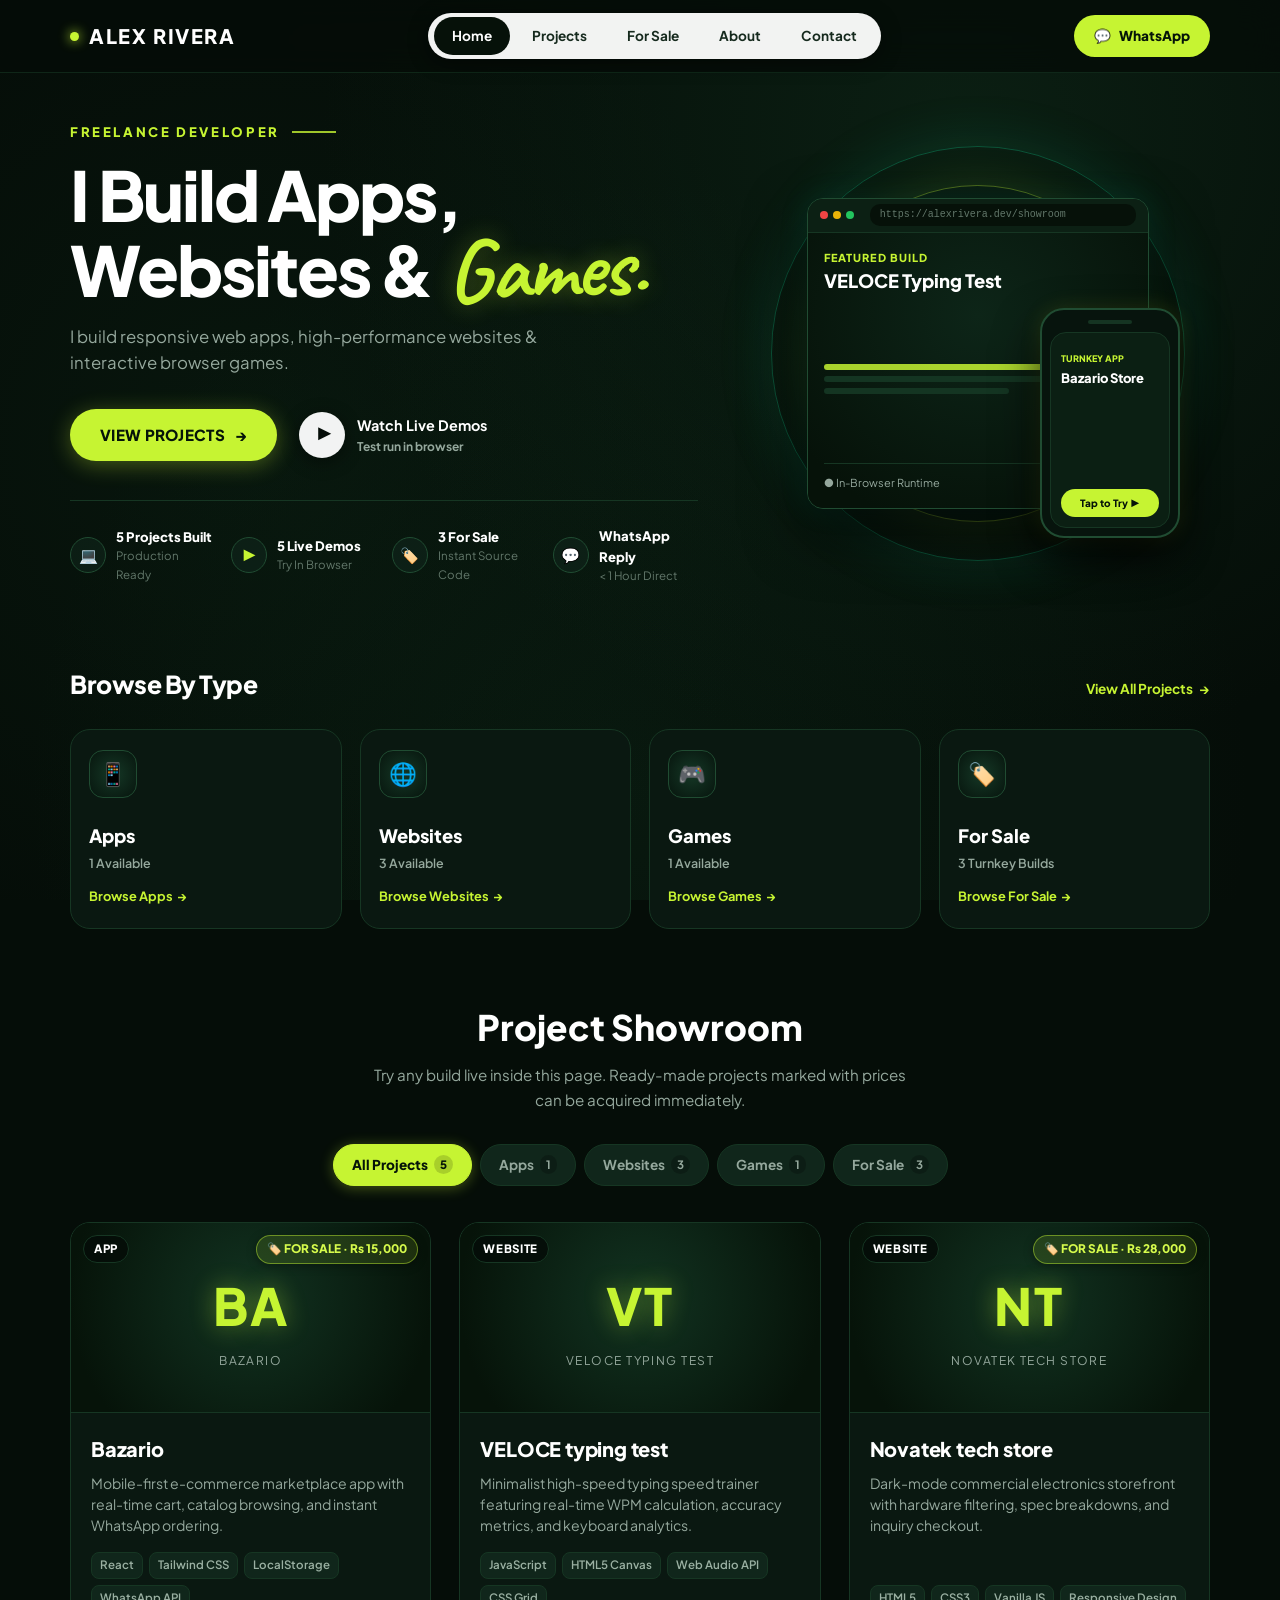
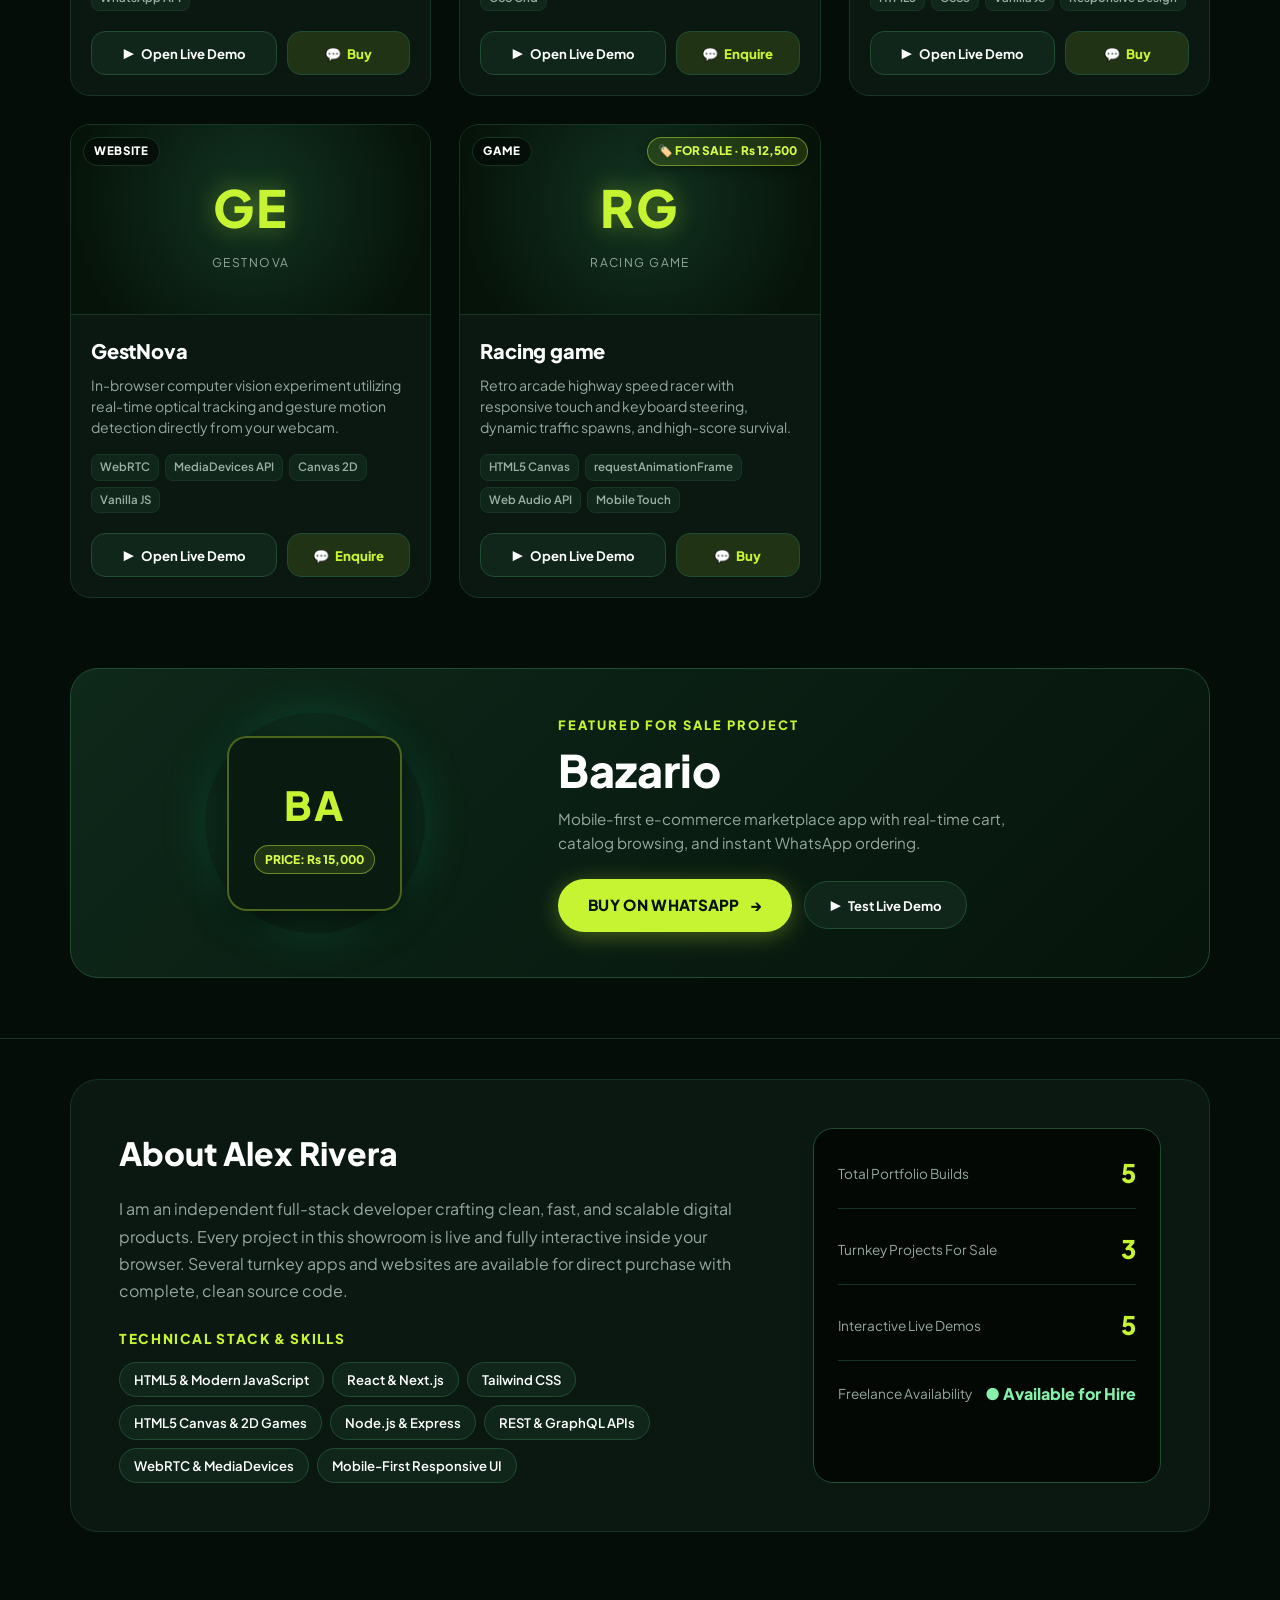
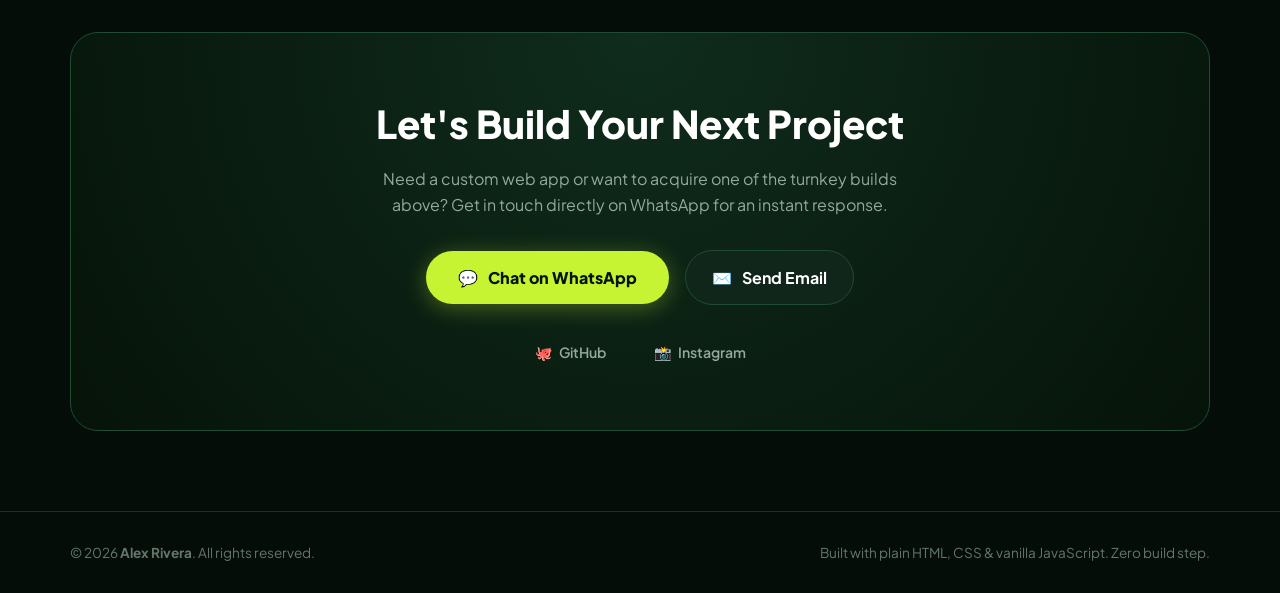
==== index.html @ 06e53528 "feat: initialize project structure - Add React/Vite configuration with Tailwind CSS - Set up project" ====
<!DOCTYPE html>
<html lang="en">
<head>
  <meta charset="UTF-8" />
  <meta name="viewport" content="width=device-width, initial-scale=1.0" />
  <title>Alex Rivera - Freelance Developer Portfolio &amp; Project Showroom</title>
  <meta name="description" content="Portfolio and interactive project showroom for freelance developer Alex Rivera. Test live web apps, websites, and games inside the browser or buy turnkey code on WhatsApp." />
  
  <!-- Open Graph / Social Sharing Meta -->
  <meta property="og:title" content="Alex Rivera - Developer Portfolio &amp; Project Showroom" />
  <meta property="og:description" content="Try live interactive web apps and games directly in your browser. Available for hire and turnkey code purchases." />
  <meta property="og:type" content="website" />
  <meta name="twitter:card" content="summary_large_image" />

  <!-- Google Fonts: Plus Jakarta Sans (Clean Modern Sans) & Caveat (Handwritten Script Accent) -->
  <link rel="preconnect" href="https://fonts.googleapis.com" />
  <link rel="preconnect" href="https://fonts.gstatic.com" crossorigin />
  <link href="https://fonts.googleapis.com/css2?family=Caveat:wght@600;700&family=Plus+Jakarta+Sans:wght@400;500;600;700;800&display=swap" rel="stylesheet" />

  <!-- Vanilla CSS Stylesheet (Compatible with Acode & GitHub Pages) -->
  <link rel="stylesheet" href="./style.css" />
</head>
<body>

  <!-- Sticky Header with Floating White Pill Navigation -->
  <header class="header" id="header">
    <div class="container header-inner">
      <!-- Owner Brand from CONFIG -->
      <a href="#hero" class="brand" aria-label="Home">
        <span class="brand-dot"></span>
        <span class="bind-brand-name">Alex Rivera</span>
      </a>

      <!-- Floating White Pill Navigation (Desktop) -->
      <nav class="floating-nav" aria-label="Main Navigation">
        <a href="#hero" class="nav-item active">Home</a>
        <a href="#projects" class="nav-item">Projects</a>
        <a href="#projects" class="nav-item" onclick="ShowroomApp.setFilter('forsale')">For Sale</a>
        <a href="#about" class="nav-item">About</a>
        <a href="#contact" class="nav-item">Contact</a>
      </nav>

      <!-- Right Header Actions -->
      <div class="header-actions">
        <a href="#" id="headerWaBtn" class="btn-header-wa" target="_blank" rel="noopener noreferrer" aria-label="Chat on WhatsApp">
          <span>💬</span>
          <span>WhatsApp</span>
        </a>
        <button class="btn-mobile-menu" id="btnMobileMenu" aria-label="Toggle navigation menu">
          ☰
        </button>
      </div>
    </div>

    <!-- Mobile Dropdown Navigation Drawer -->
    <div class="mobile-nav-drawer" id="mobileNavDrawer">
      <a href="#hero" class="mobile-nav-item active">Home</a>
      <a href="#types" class="mobile-nav-item">Browse Types</a>
      <a href="#projects" class="mobile-nav-item">All Projects</a>
      <a href="#projects" class="mobile-nav-item" onclick="ShowroomApp.setFilter('forsale')">For Sale</a>
      <a href="#about" class="mobile-nav-item">About</a>
      <a href="#contact" class="mobile-nav-item">Contact</a>
    </div>
  </header>

  <!-- Main Content -->
  <main>

    <!-- Hero Section (Dark Forest Green with Cursive Accent & Glowing Concentric Rings) -->
    <section class="hero-section" id="hero">
      <div class="container">
        <div class="hero-grid">
          
          <!-- Left Hero Column -->
          <div class="hero-content">
            <div class="hero-overline">FREELANCE DEVELOPER</div>
            
            <h1 class="hero-title">
              I Build Apps, Websites &amp; <span class="script-accent">Games.</span>
            </h1>

            <p class="hero-subtitle bind-tagline">
              Explore live, production-ready web applications, tools &amp; browser games you can run directly inside this page.
            </p>

            <!-- Hero Action Buttons -->
            <div class="hero-cta-row">
              <a href="#projects" class="btn-primary-pill">
                <span>VIEW PROJECTS</span>
                <span>→</span>
              </a>

              <div class="btn-play-trigger" id="heroPlayTrigger" role="button" tabindex="0" title="Watch live interactive demo">
                <div class="play-circle">▶</div>
                <div class="play-text">
                  <span class="play-text-title">Watch Live Demos</span>
                  <span class="play-text-sub">Test run in browser</span>
                </div>
              </div>
            </div>

            <!-- Row of 4 Trust Items (Computed from Data) -->
            <div class="trust-badges-row">
              <div class="trust-item">
                <div class="trust-icon-box">💻</div>
                <div class="trust-text">
                  <span class="trust-title" id="trustCountProjects">5 Projects Built</span>
                  <span class="trust-sub">Production Ready</span>
                </div>
              </div>

              <div class="trust-item">
                <div class="trust-icon-box">▶</div>
                <div class="trust-text">
                  <span class="trust-title" id="trustCountLive">5 Live Demos</span>
                  <span class="trust-sub">Try In Browser</span>
                </div>
              </div>

              <div class="trust-item">
                <div class="trust-icon-box">🏷️</div>
                <div class="trust-text">
                  <span class="trust-title" id="trustCountSale">3 For Sale</span>
                  <span class="trust-sub">Instant Source Code</span>
                </div>
              </div>

              <div class="trust-item">
                <div class="trust-icon-box">💬</div>
                <div class="trust-text">
                  <span class="trust-title">WhatsApp Reply</span>
                  <span class="trust-sub">&lt; 1 Hour Direct</span>
                </div>
              </div>
            </div>

          </div>

          <!-- Right Hero Visual Showcase (Browser & Mobile Device Frame Mockup over Halo Ring) -->
          <div class="hero-visual">
            <div class="visual-rings-container">
              <div class="halo-ring halo-ring-1"></div>
              <div class="halo-ring halo-ring-2"></div>
              <div class="halo-ring halo-ring-3"></div>

              <div class="device-stage">
                <!-- Browser Window Mockup -->
                <div class="browser-window" id="browserMockupTrigger" title="Click to launch live preview">
                  <div class="browser-header">
                    <div class="browser-dots">
                      <span class="dot dot-red"></span>
                      <span class="dot dot-yellow"></span>
                      <span class="dot dot-green"></span>
                    </div>
                    <div class="browser-address">https://alexrivera.dev/showroom</div>
                  </div>
                  <div class="browser-content">
                    <div>
                      <div class="mockup-featured-tag">FEATURED BUILD</div>
                      <div class="mockup-title">VELOCE Typing Test</div>
                    </div>
                    <div class="mockup-code-lines">
                      <div class="code-bar" style="width: 75%; background: #c6f432; opacity: 0.85;"></div>
                      <div class="code-bar" style="width: 90%;"></div>
                      <div class="code-bar" style="width: 60%;"></div>
                    </div>
                    <div class="mockup-status-row">
                      <span>● In-Browser Runtime</span>
                      <span style="color: var(--accent-lime); font-weight: bold;">TEST LIVE ↗</span>
                    </div>
                  </div>
                </div>

                <!-- Overlapping Phone Mockup -->
                <div class="phone-mockup" id="phoneMockupTrigger" title="Click to test Bazario app">
                  <div class="phone-notch"></div>
                  <div class="phone-screen">
                    <div>
                      <span class="phone-badge">TURNKEY APP</span>
                      <div class="phone-app-name">Bazario Store</div>
                    </div>
                    <span class="phone-btn-tap">Tap to Try ▶</span>
                  </div>
                </div>

              </div>
            </div>
          </div>

        </div>
      </div>
    </section>

    <!-- "Browse By Type" Section (4 Cards: Apps, Websites, Games, For Sale) -->
    <section class="section-browse-type" id="types">
      <div class="container">
        
        <div class="section-head-split">
          <h2 class="section-title">Browse By Type</h2>
          <a href="#projects" class="section-link">View All Projects <span>→</span></a>
        </div>

        <div class="type-cards-grid">
          
          <!-- Card 1: Apps -->
          <div class="type-card" data-filter="app">
            <div class="type-card-icon-box">📱</div>
            <div class="type-card-info">
              <h3>Apps</h3>
              <div class="type-card-count" id="typeCountApps">1 Available</div>
              <div class="type-card-link">Browse Apps <span>→</span></div>
            </div>
          </div>

          <!-- Card 2: Websites -->
          <div class="type-card" data-filter="website">
            <div class="type-card-icon-box">🌐</div>
            <div class="type-card-info">
              <h3>Websites</h3>
              <div class="type-card-count" id="typeCountWebsites">3 Available</div>
              <div class="type-card-link">Browse Websites <span>→</span></div>
            </div>
          </div>

          <!-- Card 3: Games -->
          <div class="type-card" data-filter="game">
            <div class="type-card-icon-box">🎮</div>
            <div class="type-card-info">
              <h3>Games</h3>
              <div class="type-card-count" id="typeCountGames">1 Available</div>
              <div class="type-card-link">Browse Games <span>→</span></div>
            </div>
          </div>

          <!-- Card 4: For Sale -->
          <div class="type-card" data-filter="forsale">
            <div class="type-card-icon-box">🏷️</div>
            <div class="type-card-info">
              <h3>For Sale</h3>
              <div class="type-card-count" id="typeCountSale">3 Turnkey Builds</div>
              <div class="type-card-link">Browse For Sale <span>→</span></div>
            </div>
          </div>

        </div>

      </div>
    </section>

    <!-- Projects Showroom Section (Filter Chips + Responsive Grid) -->
    <section class="section-projects" id="projects">
      <div class="container">
        
        <div class="projects-header-wrap">
          <h2>Project Showroom</h2>
          <p>Try any build live inside this page. Ready-made projects marked with prices can be acquired immediately.</p>
        </div>

        <!-- Filter Chips Bar (Segmented Controls) -->
        <div class="filter-bar" id="filterChipsWrap" role="tablist" aria-label="Project Categories">
          <!-- Populated by script.js -->
        </div>

        <!-- Responsive Projects Grid: 1 col on mobile, 2 col on tablet, 3 col on desktop -->
        <div class="projects-grid" id="projectsGrid">
          <!-- Dynamically rendered by script.js -->
        </div>

      </div>
    </section>

    <!-- Bottom Wide Featured Banner: "Featured For Sale Project" -->
    <section class="section-featured-banner">
      <div class="container">
        <div class="featured-sale-banner">
          <div class="featured-banner-grid">
            
            <div class="featured-visual-box">
              <div class="featured-ring">
                <div class="featured-preview-card">
                  <div class="featured-preview-initials" id="saleBannerInitials">BZ</div>
                  <div class="featured-preview-badge" id="saleBannerPrice">PRICE: Rs 15,000</div>
                </div>
              </div>
            </div>

            <div class="featured-content">
              <div class="banner-badge">FEATURED FOR SALE PROJECT</div>
              <h2 class="banner-title" id="saleBannerTitle">
                Bazario Marketplace
              </h2>
              <p class="banner-desc" id="saleBannerDesc">
                Complete mobile-first e-commerce app with cart management, catalog browsing, and instant WhatsApp ordering. Turnkey source code ready for immediate handover.
              </p>
              
              <div class="banner-cta-group">
                <a href="#" class="btn-primary-pill" id="saleBannerBuyBtn" target="_blank" rel="noopener noreferrer">
                  <span>BUY ON WHATSAPP</span>
                  <span>→</span>
                </a>
                <button class="btn-card-demo" id="saleBannerDemoBtn" style="min-height: 48px; border-radius: var(--radius-full); padding: 14px 24px;">
                  <span>▶</span> Test Live Demo
                </button>
              </div>
            </div>

          </div>
        </div>
      </div>
    </section>

    <!-- About Section -->
    <section class="section-about" id="about">
      <div class="container">
        <div class="about-card">
          <div class="about-grid">
            
            <div class="about-left">
              <h2>About <span class="bind-brand-name">Alex Rivera</span></h2>
              <p class="about-text" id="aboutText">
                Loading developer biography...
              </p>

              <div class="skills-heading">Technical Stack &amp; Skills</div>
              <div class="skills-tags-wrap" id="skillsList">
                <!-- Dynamically populated from CONFIG.skills -->
              </div>
            </div>

            <div class="about-stats-box">
              <div class="stat-row">
                <span class="stat-label">Total Portfolio Builds</span>
                <span class="stat-number bind-total-projects">5</span>
              </div>
              <div class="stat-row">
                <span class="stat-label">Turnkey Projects For Sale</span>
                <span class="stat-number" id="forSaleCount">3</span>
              </div>
              <div class="stat-row">
                <span class="stat-label">Interactive Live Demos</span>
                <span class="stat-number" id="liveDemosCount">5</span>
              </div>
              <div class="stat-row">
                <span class="stat-label">Freelance Availability</span>
                <span class="stat-number" style="font-size: 1rem; color: #86efac;">● Available for Hire</span>
              </div>
            </div>

          </div>
        </div>
      </div>
    </section>

    <!-- Contact Section -->
    <section class="section-contact" id="contact">
      <div class="container">
        <div class="contact-box">
          <h2>Let's Build Your Next Project</h2>
          <p>
            Need a custom web app or want to acquire one of the turnkey builds above? Get in touch directly on WhatsApp for an instant response.
          </p>

          <div class="contact-btn-group">
            <a href="#" id="contactWaBtn" class="btn-contact-wa" target="_blank" rel="noopener noreferrer">
              <span>💬</span>
              <span>Chat on WhatsApp</span>
            </a>
            <a href="#" id="contactEmailBtn" class="btn-contact-email">
              <span>✉️</span>
              <span>Send Email</span>
            </a>
          </div>

          <div class="social-links">
            <a href="#" id="githubLink" class="social-link" target="_blank" rel="noopener noreferrer">
              <span>🐙</span> GitHub
            </a>
            <a href="#" id="instaLink" class="social-link" target="_blank" rel="noopener noreferrer">
              <span>📸</span> Instagram
            </a>
          </div>
        </div>
      </div>
    </section>

  </main>

  <!-- Footer -->
  <footer class="footer">
    <div class="container footer-content">
      <div>
        &copy; <span id="currentYear">2026</span> <strong class="bind-brand-name">Alex Rivera</strong>. All rights reserved.
      </div>
      <div>
        Built with plain HTML, CSS &amp; vanilla JavaScript. Zero build step.
      </div>
    </div>
  </footer>

  <!-- ==========================================================================
       Live Demo Full-Screen Modal (Core Feature)
       ========================================================================== -->
  <div class="modal-overlay" id="demoModal" role="dialog" aria-modal="true" aria-labelledby="modalTitle">
    
    <!-- Modal Top Bar -->
    <div class="modal-top-bar">
      <div class="modal-title-wrap">
        <span class="type-tag modal-type-badge" id="modalTypeTag">APP</span>
        <h3 class="modal-title" id="modalTitle">Project Title</h3>
      </div>

      <div class="modal-actions">
        <!-- Open in New Tab -->
        <a href="#" id="modalNewTabBtn" class="btn-modal-action" target="_blank" rel="noopener noreferrer" title="Open preview in a new tab">
          <span>↗</span>
          <span class="hide-on-mobile">New Tab</span>
        </a>

        <!-- Download APK (Shown only if project.apkUrl exists) -->
        <a href="#" id="modalApkBtn" class="btn-modal-action" download style="display:none;" title="Download Android APK package">
          <span>⬇</span>
          <span>APK</span>
        </a>

        <!-- WhatsApp Buy / Enquire -->
        <a href="#" id="modalBuyBtn" class="btn-modal-action btn-modal-buy" target="_blank" rel="noopener noreferrer">
          <span>💬</span>
          <span>Buy Project</span>
        </a>

        <!-- Close Button (X) -->
        <button class="btn-modal-close" id="modalCloseBtn" aria-label="Close modal">
          ✕
        </button>
      </div>
    </div>

    <!-- Modal Body -->
    <div class="modal-body">
      
      <!-- Loading Spinner -->
      <div class="modal-spinner-wrap" id="modalSpinner">
        <div class="spinner"></div>
        <div class="spinner-text">Loading live interactive preview...</div>
      </div>

      <!-- Fallback Error Message (Shown if iframe fails or exceeds 8 seconds) -->
      <div class="modal-error-box" id="modalErrorBox">
        <div class="error-icon">⚠️</div>
        <h4>This site cannot be previewed here</h4>
        <p>This project uses external security policies (X-Frame-Options) that prevent embedded iframe viewing on this device.</p>
        <a href="#" id="modalErrorNewTabBtn" target="_blank" rel="noopener noreferrer" class="btn-primary-pill" style="font-size:0.85rem; padding:10px 22px;">
          <span>Open In New Tab ↗</span>
        </a>
      </div>

      <!-- Iframe / Video Container -->
      <div id="modalFrameContainer" style="width:100%; height:100%;"></div>

    </div>

  </div>

  <!-- Vanilla Scripts: Only projects.js and script.js -->
  <script src="./projects.js"></script>
  <script src="./script.js"></script>
</body>
</html>
---- style.css ----
/* ==========================================================================
   Personal Portfolio & Project Showroom Stylesheet
   Style Reference: Dark Forest Green / Obsidian (#050d08), Neon Lime (#c6f432),
   Crisp Sans Typography with Handwritten Cursive Script Accent (Caveat).
   ========================================================================== */

:root {
  --bg-dark: #050d08;
  --bg-deep: #030805;
  --bg-card: #0a1811;
  --bg-card-hover: #0f241a;
  --bg-surface: #10261b;
  
  --border-subtle: #163623;
  --border-light: #204c32;
  --border-glow: rgba(198, 244, 50, 0.35);

  --accent-lime: #c6f432;
  --accent-lime-hover: #b5e424;
  --accent-lime-text: #051408;
  --accent-emerald: #10b981;
  --accent-emerald-glow: rgba(16, 185, 129, 0.25);
  
  --text-primary: #ffffff;
  --text-muted: #95a89d;
  --text-dim: #62776a;
  
  --for-sale-bg: rgba(198, 244, 50, 0.12);
  --for-sale-border: rgba(198, 244, 50, 0.45);
  --for-sale-text: #d6fb4c;

  --radius-sm: 8px;
  --radius-md: 14px;
  --radius-lg: 20px;
  --radius-xl: 28px;
  --radius-full: 9999px;

  --transition-fast: 0.18s ease;
  --transition-normal: 0.28s cubic-bezier(0.16, 1, 0.3, 1);
}

/* Reset & Box Sizing */
*, *::before, *::after {
  margin: 0;
  padding: 0;
  box-sizing: border-box;
}

html {
  scroll-behavior: smooth;
  font-size: 16px;
  -webkit-text-size-adjust: 100%;
}

body {
  font-family: 'Plus Jakarta Sans', -apple-system, BlinkMacSystemFont, "Segoe UI", Roboto, sans-serif;
  background-color: var(--bg-dark);
  color: var(--text-primary);
  line-height: 1.6;
  min-height: 100vh;
  overflow-x: hidden;
  position: relative;
  background-image: 
    radial-gradient(circle at 75% 15%, rgba(20, 60, 36, 0.38) 0%, rgba(5, 13, 8, 0) 52%),
    radial-gradient(circle at 20% 50%, rgba(16, 48, 28, 0.26) 0%, rgba(5, 13, 8, 0) 48%),
    radial-gradient(circle at 50% 88%, rgba(20, 64, 38, 0.22) 0%, rgba(3, 8, 5, 0) 60%);
  background-attachment: fixed;
}

/* Typography Helpers */
.script-accent {
  font-family: 'Caveat', cursive;
  color: var(--accent-lime);
  font-size: 1.28em;
  font-weight: 700;
  line-height: 0.85;
  display: inline-block;
  transform: rotate(-2deg);
  margin-left: 4px;
  text-shadow: 0 0 25px rgba(198, 244, 50, 0.32);
}

a {
  color: inherit;
  text-decoration: none;
}

button {
  font-family: inherit;
  cursor: pointer;
  border: none;
  background: none;
}

/* Container */
.container {
  width: 100%;
  max-width: 1180px;
  margin-left: auto;
  margin-right: auto;
  padding-left: 20px;
  padding-right: 20px;
}

/* ==========================================================================
   Header & Floating Navigation
   ========================================================================== */
.header {
  position: sticky;
  top: 0;
  z-index: 100;
  backdrop-filter: blur(16px);
  -webkit-backdrop-filter: blur(16px);
  background: rgba(5, 13, 8, 0.82);
  border-bottom: 1px solid rgba(22, 54, 35, 0.65);
}

.header-inner {
  display: flex;
  align-items: center;
  justify-content: space-between;
  height: 72px;
  gap: 16px;
}

.brand {
  display: flex;
  align-items: center;
  gap: 10px;
  font-weight: 800;
  font-size: 1.25rem;
  letter-spacing: 0.08em;
  text-transform: uppercase;
  color: #ffffff;
  white-space: nowrap;
}

.brand-dot {
  width: 9px;
  height: 9px;
  background: var(--accent-lime);
  border-radius: 50%;
  box-shadow: 0 0 12px var(--accent-lime);
}

/* Center Floating White Pill Nav */
.floating-nav {
  display: none;
  background: rgba(255, 255, 255, 0.95);
  border-radius: var(--radius-full);
  padding: 4px 6px;
  box-shadow: 0 4px 20px rgba(0, 0, 0, 0.45);
}

@media (min-width: 860px) {
  .floating-nav {
    display: flex;
    align-items: center;
    gap: 4px;
  }
}

.nav-item {
  display: inline-flex;
  align-items: center;
  padding: 8px 18px;
  border-radius: var(--radius-full);
  font-size: 0.85rem;
  font-weight: 700;
  color: #162a1e;
  transition: var(--transition-fast);
  white-space: nowrap;
}

.nav-item:hover {
  color: #000000;
  background: rgba(0, 0, 0, 0.06);
}

.nav-item.active {
  background: #061109;
  color: #ffffff;
}

/* Header Right Actions */
.header-actions {
  display: flex;
  align-items: center;
  gap: 10px;
}

.btn-header-wa {
  display: inline-flex;
  align-items: center;
  gap: 8px;
  background: var(--accent-lime);
  color: var(--accent-lime-text);
  padding: 10px 20px;
  border-radius: var(--radius-full);
  font-weight: 800;
  font-size: 0.85rem;
  transition: var(--transition-fast);
  white-space: nowrap;
  min-height: 42px;
}

.btn-header-wa:hover {
  background: var(--accent-lime-hover);
  transform: translateY(-1px);
  box-shadow: 0 0 16px rgba(198, 244, 50, 0.45);
}

/* Mobile Hamburger Button */
.btn-mobile-menu {
  display: flex;
  align-items: center;
  justify-content: center;
  width: 44px;
  height: 44px;
  background: var(--bg-surface);
  border: 1px solid var(--border-subtle);
  border-radius: var(--radius-md);
  color: #ffffff;
  font-size: 1.25rem;
}

@media (min-width: 860px) {
  .btn-mobile-menu {
    display: none;
  }
}

/* Mobile Dropdown Nav */
.mobile-nav-drawer {
  display: none;
  background: #08160e;
  border-bottom: 1px solid var(--border-light);
  padding: 16px 20px;
  flex-direction: column;
  gap: 8px;
}

.mobile-nav-drawer.open {
  display: flex;
}

.mobile-nav-item {
  padding: 12px 16px;
  border-radius: var(--radius-md);
  color: var(--text-muted);
  font-weight: 700;
  font-size: 0.95rem;
  background: var(--bg-card);
  border: 1px solid var(--border-subtle);
}

.mobile-nav-item:hover, .mobile-nav-item.active {
  color: var(--accent-lime);
  border-color: var(--accent-lime);
}

/* ==========================================================================
   Hero Section (Matching Visual Architecture)
   ========================================================================== */
.hero-section {
  padding-top: 48px;
  padding-bottom: 56px;
  position: relative;
}

.hero-grid {
  display: grid;
  grid-template-columns: 1fr;
  gap: 40px;
  align-items: center;
}

@media (min-width: 960px) {
  .hero-grid {
    grid-template-columns: 1.15fr 0.85fr;
    gap: 48px;
  }
}

.hero-content {
  display: flex;
  flex-direction: column;
}

.hero-overline {
  display: flex;
  align-items: center;
  gap: 12px;
  font-size: 0.82rem;
  font-weight: 800;
  letter-spacing: 0.2em;
  text-transform: uppercase;
  color: var(--accent-lime);
  margin-bottom: 16px;
}

.hero-overline::after {
  content: "";
  display: inline-block;
  width: 44px;
  height: 2px;
  background: var(--accent-lime);
  opacity: 0.8;
}

.hero-title {
  font-size: 2.75rem;
  font-weight: 800;
  line-height: 1.06;
  letter-spacing: -0.03em;
  color: #ffffff;
  margin-bottom: 18px;
  text-wrap: balance;
}

@media (min-width: 640px) {
  .hero-title {
    font-size: 3.75rem;
  }
}

@media (min-width: 1024px) {
  .hero-title {
    font-size: 4.3rem;
  }
}

.hero-subtitle {
  font-size: 1.05rem;
  color: var(--text-muted);
  max-width: 480px;
  line-height: 1.55;
  margin-bottom: 30px;
}

/* Hero Action Buttons */
.hero-cta-row {
  display: flex;
  flex-wrap: wrap;
  align-items: center;
  gap: 16px;
  margin-bottom: 36px;
}

.btn-primary-pill {
  display: inline-flex;
  align-items: center;
  justify-content: center;
  gap: 10px;
  background: var(--accent-lime);
  color: var(--accent-lime-text);
  font-size: 0.95rem;
  font-weight: 800;
  letter-spacing: 0.02em;
  text-transform: uppercase;
  padding: 14px 30px;
  border-radius: var(--radius-full);
  transition: var(--transition-normal);
  min-height: 48px;
  box-shadow: 0 4px 22px rgba(198, 244, 50, 0.32);
}

.btn-primary-pill:hover {
  background: var(--accent-lime-hover);
  transform: translateY(-2px);
  box-shadow: 0 6px 30px rgba(198, 244, 50, 0.45);
}

.btn-play-trigger {
  display: inline-flex;
  align-items: center;
  gap: 12px;
  color: #ffffff;
  font-size: 0.9rem;
  font-weight: 700;
  cursor: pointer;
  padding: 6px;
  border-radius: var(--radius-full);
  transition: var(--transition-fast);
}

.btn-play-trigger:hover {
  color: var(--accent-lime);
}

.play-circle {
  width: 46px;
  height: 46px;
  background: rgba(255, 255, 255, 0.95);
  color: #050d08;
  border-radius: 50%;
  display: flex;
  align-items: center;
  justify-content: center;
  font-size: 1.05rem;
  padding-left: 3px;
  transition: var(--transition-fast);
  box-shadow: 0 4px 18px rgba(0, 0, 0, 0.45);
}

.btn-play-trigger:hover .play-circle {
  transform: scale(1.08);
  background: var(--accent-lime);
}

.play-text {
  display: flex;
  flex-direction: column;
}

.play-text-title {
  font-size: 0.9rem;
  font-weight: 700;
}

.play-text-sub {
  font-size: 0.75rem;
  color: var(--text-muted);
}

/* 4 Trust Items */
.trust-badges-row {
  display: grid;
  grid-template-columns: repeat(2, 1fr);
  gap: 14px;
  padding-top: 24px;
  border-top: 1px solid var(--border-subtle);
}

@media (min-width: 580px) {
  .trust-badges-row {
    grid-template-columns: repeat(4, 1fr);
    gap: 16px;
  }
}

.trust-item {
  display: flex;
  align-items: center;
  gap: 10px;
}

.trust-icon-box {
  width: 36px;
  height: 36px;
  border-radius: 50%;
  border: 1px solid var(--border-light);
  display: flex;
  align-items: center;
  justify-content: center;
  color: var(--accent-lime);
  font-size: 0.95rem;
  flex-shrink: 0;
  background: rgba(16, 38, 27, 0.6);
}

.trust-text {
  display: flex;
  flex-direction: column;
}

.trust-title {
  font-size: 0.82rem;
  font-weight: 800;
  color: #ffffff;
}

.trust-sub {
  font-size: 0.72rem;
  color: var(--text-dim);
}

/* ==========================================================================
   Hero Visual: Glowing Concentric Halo + Browser & Mobile Device Mockup
   (No gadget or e-commerce photos!)
   ========================================================================== */
.hero-visual {
  position: relative;
  display: flex;
  align-items: center;
  justify-content: center;
  padding: 16px;
}

.visual-rings-container {
  position: relative;
  width: 100%;
  max-width: 440px;
  aspect-ratio: 1 / 1;
  display: flex;
  align-items: center;
  justify-content: center;
}

.halo-ring {
  position: absolute;
  border-radius: 50%;
  border: 1px solid rgba(198, 244, 50, 0.22);
  pointer-events: none;
}

.halo-ring-1 {
  width: 96%;
  height: 96%;
  border-color: rgba(16, 185, 129, 0.35);
  box-shadow: 0 0 55px rgba(16, 185, 129, 0.16);
  animation: pulseHalo 6s ease-in-out infinite alternate;
}

.halo-ring-2 {
  width: 78%;
  height: 78%;
  border-color: rgba(198, 244, 50, 0.38);
  box-shadow: 0 0 42px rgba(198, 244, 50, 0.12);
}

.halo-ring-3 {
  width: 60%;
  height: 60%;
  border-color: rgba(198, 244, 50, 0.2);
}

@keyframes pulseHalo {
  0% { transform: scale(0.97); opacity: 0.75; }
  100% { transform: scale(1.03); opacity: 1; }
}

/* Device Mockup Stages */
.device-stage {
  position: relative;
  width: 90%;
  height: 90%;
  display: flex;
  align-items: center;
  justify-content: center;
}

/* Browser Mockup Window */
.browser-window {
  width: 88%;
  height: 80%;
  background: #08160e;
  border: 1px solid var(--border-light);
  border-radius: 16px;
  box-shadow: 0 24px 60px rgba(0, 0, 0, 0.7), 0 0 30px rgba(16, 185, 129, 0.12);
  display: flex;
  flex-direction: column;
  overflow: hidden;
  transition: transform var(--transition-normal);
}

.browser-header {
  height: 34px;
  background: #0c2014;
  border-bottom: 1px solid var(--border-subtle);
  display: flex;
  align-items: center;
  padding: 0 12px;
  gap: 8px;
}

.browser-dots {
  display: flex;
  gap: 5px;
}

.dot {
  width: 8px;
  height: 8px;
  border-radius: 50%;
}
.dot-red { background: #ef4444; }
.dot-yellow { background: #eab308; }
.dot-green { background: #22c55e; }

.browser-address {
  margin-left: 8px;
  font-family: monospace;
  font-size: 10px;
  color: var(--text-dim);
  background: #061109;
  padding: 3px 10px;
  border-radius: 10px;
  flex-grow: 1;
}

.browser-content {
  flex-grow: 1;
  padding: 16px;
  background: radial-gradient(circle at 50% 30%, #0d2518 0%, #061209 85%);
  display: flex;
  flex-direction: column;
  justify-content: space-between;
}

.mockup-featured-tag {
  font-size: 11px;
  font-weight: 800;
  color: var(--accent-lime);
  letter-spacing: 0.1em;
}

.mockup-title {
  font-size: 1.15rem;
  font-weight: 800;
  color: #ffffff;
}

.mockup-code-lines {
  display: flex;
  flex-direction: column;
  gap: 6px;
  margin: 10px 0;
}

.code-bar {
  height: 6px;
  border-radius: 3px;
  background: #143522;
}

.mockup-status-row {
  display: flex;
  justify-content: space-between;
  align-items: center;
  font-size: 11px;
  color: var(--text-muted);
  border-top: 1px solid var(--border-subtle);
  padding-top: 10px;
}

/* Floating Overlapping Phone Mockup */
.phone-mockup {
  position: absolute;
  right: -8px;
  bottom: 10px;
  width: 140px;
  height: 230px;
  background: #07140d;
  border: 2px solid var(--border-light);
  border-radius: 24px;
  box-shadow: 0 20px 45px rgba(0, 0, 0, 0.8), 0 0 20px rgba(198, 244, 50, 0.15);
  display: flex;
  flex-direction: column;
  padding: 8px;
  cursor: pointer;
  transition: transform var(--transition-normal);
}

.phone-mockup:hover {
  transform: translateY(-4px) scale(1.03);
  border-color: var(--accent-lime);
}

.phone-notch {
  width: 44px;
  height: 4px;
  background: #153422;
  border-radius: 2px;
  margin: 2px auto 8px;
}

.phone-screen {
  flex-grow: 1;
  background: #0b1f13;
  border-radius: 16px;
  padding: 10px;
  display: flex;
  flex-direction: column;
  justify-content: space-between;
  border: 1px solid var(--border-subtle);
}

.phone-badge {
  font-size: 9px;
  font-weight: 800;
  color: var(--accent-lime);
}

.phone-app-name {
  font-size: 13px;
  font-weight: 800;
  color: #ffffff;
}

.phone-btn-tap {
  background: var(--accent-lime);
  color: var(--accent-lime-text);
  font-size: 10px;
  font-weight: 800;
  padding: 6px 8px;
  border-radius: 20px;
  text-align: center;
  display: block;
}

/* ==========================================================================
   "Browse By Type" Section (Replacing E-commerce Gadgets)
   4 Cards: Apps, Websites, Games, For Sale
   ========================================================================== */
.section-browse-type {
  padding-top: 24px;
  padding-bottom: 50px;
}

.section-head-split {
  display: flex;
  align-items: baseline;
  justify-content: space-between;
  margin-bottom: 24px;
}

.section-title {
  font-size: 1.55rem;
  font-weight: 800;
  color: #ffffff;
  letter-spacing: -0.02em;
}

.section-link {
  font-size: 0.85rem;
  font-weight: 700;
  color: var(--accent-lime);
  display: inline-flex;
  align-items: center;
  gap: 6px;
  transition: var(--transition-fast);
}

.section-link:hover {
  text-decoration: underline;
  transform: translateX(3px);
}

.type-cards-grid {
  display: grid;
  grid-template-columns: repeat(2, 1fr);
  gap: 14px;
}

@media (min-width: 768px) {
  .type-cards-grid {
    grid-template-columns: repeat(4, 1fr);
    gap: 18px;
  }
}

.type-card {
  background: var(--bg-card);
  border: 1px solid var(--border-subtle);
  border-radius: var(--radius-lg);
  padding: 20px 18px;
  display: flex;
  flex-direction: column;
  justify-content: space-between;
  transition: var(--transition-normal);
  cursor: pointer;
  height: 200px;
  position: relative;
  overflow: hidden;
}

.type-card:hover {
  border-color: var(--accent-lime);
  background: var(--bg-card-hover);
  transform: translateY(-4px);
  box-shadow: 0 14px 34px rgba(0, 0, 0, 0.4), 0 0 20px rgba(198, 244, 50, 0.12);
}

.type-card-icon-box {
  width: 48px;
  height: 48px;
  border-radius: var(--radius-md);
  background: radial-gradient(circle, #153826 0%, #091a11 85%);
  border: 1px solid var(--border-light);
  display: flex;
  align-items: center;
  justify-content: center;
  font-size: 1.4rem;
  margin-bottom: 16px;
  color: var(--accent-lime);
}

.type-card-info h3 {
  font-size: 1.15rem;
  font-weight: 800;
  color: #ffffff;
  margin-bottom: 4px;
}

.type-card-count {
  font-size: 0.78rem;
  font-weight: 600;
  color: var(--text-muted);
}

.type-card-link {
  font-size: 0.8rem;
  font-weight: 700;
  color: var(--accent-lime);
  display: inline-flex;
  align-items: center;
  gap: 4px;
  margin-top: 12px;
  transition: var(--transition-fast);
}

.type-card:hover .type-card-link {
  transform: translateX(3px);
}

/* ==========================================================================
   Featured For Sale Banner Card (Near Bottom)
   ========================================================================== */
.featured-sale-banner {
  background: linear-gradient(135deg, #0e281a 0%, #06140b 100%);
  border: 1px solid var(--border-light);
  border-radius: var(--radius-xl);
  padding: 32px 24px;
  margin-bottom: 60px;
  position: relative;
  overflow: hidden;
}

@media (min-width: 768px) {
  .featured-sale-banner {
    padding: 44px 40px;
  }
}

.featured-banner-grid {
  display: grid;
  grid-template-columns: 1fr;
  gap: 28px;
  align-items: center;
}

@media (min-width: 768px) {
  .featured-banner-grid {
    grid-template-columns: 0.8fr 1.2fr;
    gap: 40px;
  }
}

.featured-visual-box {
  position: relative;
  display: flex;
  align-items: center;
  justify-content: center;
}

.featured-ring {
  width: 220px;
  height: 220px;
  border-radius: 50%;
  background: radial-gradient(circle, rgba(198, 244, 50, 0.22) 0%, rgba(16, 185, 129, 0.06) 60%, transparent 80%);
  display: flex;
  align-items: center;
  justify-content: center;
  box-shadow: 0 0 45px rgba(16, 185, 129, 0.22);
}

.featured-preview-card {
  width: 175px;
  height: 175px;
  border-radius: 20px;
  background: #091a11;
  border: 2px solid rgba(198, 244, 50, 0.35);
  box-shadow: 0 10px 30px rgba(0, 0, 0, 0.6);
  display: flex;
  flex-direction: column;
  align-items: center;
  justify-content: center;
  padding: 16px;
  text-align: center;
}

.featured-preview-initials {
  font-size: 2.5rem;
  font-weight: 800;
  color: var(--accent-lime);
  letter-spacing: 2px;
}

.featured-preview-badge {
  background: var(--for-sale-bg);
  border: 1px solid var(--for-sale-border);
  color: var(--for-sale-text);
  font-size: 0.75rem;
  font-weight: 800;
  padding: 4px 10px;
  border-radius: var(--radius-full);
  margin-top: 8px;
}

.featured-content {
  display: flex;
  flex-direction: column;
}

.banner-badge {
  font-size: 0.8rem;
  font-weight: 800;
  letter-spacing: 0.16em;
  text-transform: uppercase;
  color: var(--accent-lime);
  margin-bottom: 10px;
}

.banner-title {
  font-size: 2.2rem;
  font-weight: 800;
  line-height: 1.1;
  color: #ffffff;
  margin-bottom: 12px;
}

@media (min-width: 640px) {
  .banner-title {
    font-size: 2.8rem;
  }
}

.banner-desc {
  font-size: 0.95rem;
  color: var(--text-muted);
  margin-bottom: 24px;
  max-width: 480px;
}

.banner-cta-group {
  display: flex;
  flex-wrap: wrap;
  gap: 12px;
  align-items: center;
}

/* ==========================================================================
   Projects Showroom Section & Filter Chips
   ========================================================================== */
.section-projects {
  padding-top: 20px;
  padding-bottom: 70px;
}

.projects-header-wrap {
  text-align: center;
  margin-bottom: 32px;
}

.projects-header-wrap h2 {
  font-size: 2.2rem;
  font-weight: 800;
  color: #ffffff;
  margin-bottom: 8px;
}

.projects-header-wrap p {
  color: var(--text-muted);
  font-size: 0.95rem;
  max-width: 540px;
  margin: 0 auto;
}

/* Filter Chips Bar (Segmented Controls) */
.filter-bar {
  display: flex;
  align-items: center;
  justify-content: center;
  flex-wrap: wrap;
  gap: 8px;
  margin-bottom: 36px;
}

.filter-chip {
  display: inline-flex;
  align-items: center;
  gap: 6px;
  background: var(--bg-surface);
  border: 1px solid var(--border-subtle);
  color: var(--text-muted);
  padding: 8px 18px;
  border-radius: var(--radius-full);
  font-size: 0.85rem;
  font-weight: 700;
  transition: var(--transition-fast);
  min-height: 42px;
}

.filter-chip:hover {
  color: #ffffff;
  border-color: var(--border-light);
  background: var(--bg-card);
}

.filter-chip.active {
  background: var(--accent-lime);
  color: var(--accent-lime-text);
  font-weight: 800;
  border-color: var(--accent-lime);
  box-shadow: 0 2px 14px rgba(198, 244, 50, 0.32);
}

.filter-count {
  font-size: 0.72rem;
  padding: 2px 6px;
  border-radius: var(--radius-full);
  background: rgba(0, 0, 0, 0.22);
  color: inherit;
}

.filter-chip.active .filter-count {
  background: rgba(0, 0, 0, 0.15);
}

/* Projects Grid: 1 col on mobile, 2 col on tablet, 3 col on desktop */
.projects-grid {
  display: grid;
  grid-template-columns: 1fr;
  gap: 24px;
}

@media (min-width: 640px) {
  .projects-grid {
    grid-template-columns: repeat(2, 1fr);
  }
}

@media (min-width: 1024px) {
  .projects-grid {
    grid-template-columns: repeat(3, 1fr);
    gap: 28px;
  }
}

/* Project Card */
.project-card {
  background: var(--bg-card);
  border: 1px solid var(--border-subtle);
  border-radius: var(--radius-lg);
  display: flex;
  flex-direction: column;
  overflow: hidden;
  position: relative;
  transition: var(--transition-normal);
}

@media (hover: hover) {
  .project-card:hover {
    transform: translateY(-5px);
    border-color: var(--border-light);
    box-shadow: 0 16px 36px rgba(0, 0, 0, 0.55), 0 0 24px rgba(16, 185, 129, 0.14);
  }
}

/* Media Thumbnail / Automated Initials Gradient */
.card-media {
  position: relative;
  width: 100%;
  height: 190px;
  background: #07150e;
  overflow: hidden;
}

.card-img {
  width: 100%;
  height: 100%;
  object-fit: cover;
  transition: transform var(--transition-normal);
}

.project-card:hover .card-img {
  transform: scale(1.05);
}

.card-initials-gradient {
  width: 100%;
  height: 100%;
  display: flex;
  flex-direction: column;
  align-items: center;
  justify-content: center;
  background: radial-gradient(circle at 50% 40%, #123321 0%, #061309 85%);
  position: relative;
  border-bottom: 1px solid var(--border-subtle);
}

.card-initials-text {
  font-size: 3.2rem;
  font-weight: 800;
  letter-spacing: 2px;
  color: var(--accent-lime);
  text-shadow: 0 0 24px rgba(198, 244, 50, 0.4);
}

.card-initials-sub {
  font-size: 0.75rem;
  letter-spacing: 0.12em;
  text-transform: uppercase;
  color: var(--text-muted);
  margin-top: 4px;
}

/* Card Floating Badges */
.card-top-badges {
  position: absolute;
  top: 12px;
  left: 12px;
  right: 12px;
  display: flex;
  justify-content: space-between;
  align-items: flex-start;
  pointer-events: none;
}

.type-tag {
  background: rgba(5, 13, 8, 0.88);
  backdrop-filter: blur(8px);
  border: 1px solid var(--border-subtle);
  color: #ffffff;
  font-size: 0.72rem;
  font-weight: 800;
  text-transform: uppercase;
  letter-spacing: 0.06em;
  padding: 4px 10px;
  border-radius: var(--radius-full);
}

.for-sale-badge {
  background: var(--for-sale-bg);
  border: 1px solid var(--for-sale-border);
  color: var(--for-sale-text);
  font-size: 0.74rem;
  font-weight: 800;
  padding: 4px 10px;
  border-radius: var(--radius-full);
  box-shadow: 0 2px 10px rgba(0, 0, 0, 0.35);
  display: inline-flex;
  align-items: center;
  gap: 4px;
}

/* Card Body */
.card-body {
  padding: 20px;
  display: flex;
  flex-direction: column;
  flex-grow: 1;
}

.card-title {
  font-size: 1.25rem;
  font-weight: 800;
  color: #ffffff;
  margin-bottom: 8px;
  letter-spacing: -0.01em;
}

.card-desc {
  font-size: 0.88rem;
  color: var(--text-muted);
  line-height: 1.5;
  margin-bottom: 16px;
  flex-grow: 1;
}

/* Tech Stack Tags */
.card-tech-tags {
  display: flex;
  flex-wrap: wrap;
  gap: 6px;
  margin-bottom: 20px;
}

.tech-tag {
  font-size: 0.72rem;
  font-weight: 600;
  color: #9ab0a2;
  background: var(--bg-surface);
  border: 1px solid var(--border-subtle);
  padding: 3px 8px;
  border-radius: var(--radius-sm);
}

/* Card Action Buttons (Min 44px tap target) */
.card-actions {
  display: grid;
  grid-template-columns: 1.2fr 0.8fr;
  gap: 10px;
  margin-top: auto;
}

.btn-card-demo {
  background: var(--bg-surface);
  border: 1px solid var(--border-light);
  color: #ffffff;
  padding: 10px 14px;
  border-radius: var(--radius-md);
  font-size: 0.82rem;
  font-weight: 700;
  display: inline-flex;
  align-items: center;
  justify-content: center;
  gap: 6px;
  min-height: 44px;
  transition: var(--transition-fast);
}

.btn-card-demo:hover {
  background: var(--accent-lime);
  color: var(--accent-lime-text);
  border-color: var(--accent-lime);
  box-shadow: 0 2px 12px rgba(198, 244, 50, 0.35);
}

.btn-card-buy {
  background: rgba(198, 244, 50, 0.12);
  border: 1px solid var(--border-light);
  color: var(--accent-lime);
  padding: 10px 12px;
  border-radius: var(--radius-md);
  font-size: 0.82rem;
  font-weight: 800;
  display: inline-flex;
  align-items: center;
  justify-content: center;
  gap: 6px;
  min-height: 44px;
  transition: var(--transition-fast);
}

.btn-card-buy:hover {
  background: var(--accent-lime);
  color: var(--accent-lime-text);
  border-color: var(--accent-lime);
}

.empty-state {
  text-align: center;
  padding: 60px 20px;
  background: var(--bg-card);
  border: 1px dashed var(--border-light);
  border-radius: var(--radius-lg);
  grid-column: 1 / -1;
}

.empty-state h3 {
  font-size: 1.2rem;
  color: #ffffff;
  margin-bottom: 6px;
}

.empty-state p {
  color: var(--text-muted);
  font-size: 0.9rem;
}

/* ==========================================================================
   About Section
   ========================================================================== */
.section-about {
  padding-top: 40px;
  padding-bottom: 70px;
  border-top: 1px solid var(--border-subtle);
}

.about-card {
  background: var(--bg-card);
  border: 1px solid var(--border-subtle);
  border-radius: var(--radius-xl);
  padding: 36px 24px;
}

@media (min-width: 768px) {
  .about-card {
    padding: 48px;
  }
}

.about-grid {
  display: grid;
  grid-template-columns: 1fr;
  gap: 32px;
}

@media (min-width: 860px) {
  .about-grid {
    grid-template-columns: 1.3fr 0.7fr;
    gap: 48px;
  }
}

.about-left h2 {
  font-size: 2rem;
  font-weight: 800;
  color: #ffffff;
  margin-bottom: 16px;
}

.about-text {
  font-size: 1rem;
  color: var(--text-muted);
  line-height: 1.7;
  margin-bottom: 24px;
}

.skills-heading {
  font-size: 0.85rem;
  font-weight: 800;
  letter-spacing: 0.12em;
  text-transform: uppercase;
  color: var(--accent-lime);
  margin-bottom: 12px;
}

.skills-tags-wrap {
  display: flex;
  flex-wrap: wrap;
  gap: 8px;
}

.skill-tag {
  background: var(--bg-surface);
  border: 1px solid var(--border-light);
  color: #ffffff;
  padding: 6px 14px;
  border-radius: var(--radius-full);
  font-size: 0.82rem;
  font-weight: 600;
}

.about-stats-box {
  background: var(--bg-deep);
  border: 1px solid var(--border-light);
  border-radius: var(--radius-lg);
  padding: 24px;
  display: flex;
  flex-direction: column;
  gap: 20px;
}

.stat-row {
  display: flex;
  align-items: center;
  justify-content: space-between;
  padding-bottom: 14px;
  border-bottom: 1px solid var(--border-subtle);
}

.stat-row:last-child {
  border-bottom: none;
  padding-bottom: 0;
}

.stat-label {
  font-size: 0.85rem;
  color: var(--text-muted);
}

.stat-number {
  font-size: 1.6rem;
  font-weight: 800;
  color: var(--accent-lime);
  font-variant-numeric: tabular-nums;
}

/* ==========================================================================
   Contact Section
   ========================================================================== */
.section-contact {
  padding-top: 30px;
  padding-bottom: 80px;
}

.contact-box {
  text-align: center;
  background: radial-gradient(circle at 50% 0%, #0f2c1c 0%, #061309 100%);
  border: 1px solid var(--border-light);
  border-radius: var(--radius-xl);
  padding: 44px 20px;
}

@media (min-width: 640px) {
  .contact-box {
    padding: 60px 40px;
  }
}

.contact-box h2 {
  font-size: 2.4rem;
  font-weight: 800;
  color: #ffffff;
  margin-bottom: 12px;
}

.contact-box p {
  color: var(--text-muted);
  font-size: 1rem;
  max-width: 520px;
  margin: 0 auto 32px;
}

.contact-btn-group {
  display: flex;
  flex-wrap: wrap;
  align-items: center;
  justify-content: center;
  gap: 16px;
  margin-bottom: 30px;
}

.btn-contact-wa {
  display: inline-flex;
  align-items: center;
  gap: 10px;
  background: var(--accent-lime);
  color: var(--accent-lime-text);
  font-size: 1rem;
  font-weight: 800;
  padding: 14px 32px;
  border-radius: var(--radius-full);
  min-height: 48px;
  transition: var(--transition-normal);
  box-shadow: 0 4px 22px rgba(198, 244, 50, 0.32);
}

.btn-contact-wa:hover {
  background: var(--accent-lime-hover);
  transform: translateY(-2px);
  box-shadow: 0 6px 28px rgba(198, 244, 50, 0.45);
}

.btn-contact-email {
  display: inline-flex;
  align-items: center;
  gap: 10px;
  background: var(--bg-surface);
  border: 1px solid var(--border-light);
  color: #ffffff;
  font-size: 1rem;
  font-weight: 700;
  padding: 14px 26px;
  border-radius: var(--radius-full);
  min-height: 48px;
  transition: var(--transition-fast);
}

.btn-contact-email:hover {
  border-color: var(--accent-lime);
  color: var(--accent-lime);
}

.social-links {
  display: flex;
  align-items: center;
  justify-content: center;
  gap: 20px;
}

.social-link {
  font-size: 0.88rem;
  font-weight: 600;
  color: var(--text-muted);
  display: inline-flex;
  align-items: center;
  gap: 6px;
  transition: var(--transition-fast);
  padding: 6px 14px;
  border-radius: var(--radius-full);
}

.social-link:hover {
  color: var(--accent-lime);
  background: rgba(255, 255, 255, 0.05);
}

/* Footer */
.footer {
  border-top: 1px solid var(--border-subtle);
  padding: 30px 0;
  text-align: center;
  font-size: 0.85rem;
  color: var(--text-dim);
}

.footer-content {
  display: flex;
  flex-direction: column;
  align-items: center;
  gap: 10px;
}

@media (min-width: 640px) {
  .footer-content {
    flex-direction: row;
    justify-content: space-between;
  }
}

/* ==========================================================================
   Live Demo Full-Screen Modal (Core Feature)
   ========================================================================== */
.modal-overlay {
  position: fixed;
  top: 0;
  left: 0;
  width: 100%;
  height: 100%;
  background: rgba(3, 8, 5, 0.9);
  backdrop-filter: blur(14px);
  -webkit-backdrop-filter: blur(14px);
  z-index: 999;
  display: none;
  flex-direction: column;
  opacity: 0;
  transition: opacity 0.24s ease;
}

.modal-overlay.active {
  display: flex;
  opacity: 1;
}

.modal-top-bar {
  height: 64px;
  background: #08160e;
  border-bottom: 1px solid var(--border-light);
  display: flex;
  align-items: center;
  justify-content: space-between;
  padding: 0 16px;
  gap: 12px;
  flex-shrink: 0;
}

@media (min-width: 640px) {
  .modal-top-bar {
    padding: 0 24px;
  }
}

.modal-title-wrap {
  display: flex;
  align-items: center;
  gap: 12px;
  min-width: 0;
}

.modal-title {
  font-size: 1.05rem;
  font-weight: 800;
  color: #ffffff;
  white-space: nowrap;
  overflow: hidden;
  text-overflow: ellipsis;
}

.modal-type-badge {
  display: none;
}

@media (min-width: 500px) {
  .modal-type-badge {
    display: inline-block;
  }
}

.modal-actions {
  display: flex;
  align-items: center;
  gap: 8px;
  flex-shrink: 0;
}

.btn-modal-action {
  background: var(--bg-surface);
  border: 1px solid var(--border-subtle);
  color: #ffffff;
  padding: 8px 14px;
  border-radius: var(--radius-md);
  font-size: 0.8rem;
  font-weight: 700;
  display: inline-flex;
  align-items: center;
  gap: 6px;
  min-height: 40px;
  transition: var(--transition-fast);
}

.btn-modal-action:hover {
  border-color: var(--accent-lime);
  color: var(--accent-lime);
}

.btn-modal-buy {
  background: var(--accent-lime);
  color: var(--accent-lime-text);
  border: 1px solid var(--accent-lime);
  font-weight: 800;
}

.btn-modal-buy:hover {
  background: var(--accent-lime-hover);
  color: var(--accent-lime-text);
}

.btn-modal-close {
  width: 40px;
  height: 40px;
  border-radius: var(--radius-md);
  background: rgba(255, 255, 255, 0.08);
  color: #ffffff;
  display: flex;
  align-items: center;
  justify-content: center;
  font-size: 1.25rem;
  cursor: pointer;
  transition: var(--transition-fast);
  border: 1px solid var(--border-subtle);
}

.btn-modal-close:hover {
  background: #ef4444;
  border-color: #ef4444;
  color: #ffffff;
}

.modal-body {
  position: relative;
  flex-grow: 1;
  width: 100%;
  height: calc(100% - 64px);
  background: #030805;
  overflow: hidden;
}

.modal-spinner-wrap {
  position: absolute;
  top: 0;
  left: 0;
  width: 100%;
  height: 100%;
  display: flex;
  flex-direction: column;
  align-items: center;
  justify-content: center;
  gap: 16px;
  background: #030805;
  z-index: 10;
  transition: opacity 0.2s ease;
}

.spinner {
  width: 48px;
  height: 48px;
  border: 3px solid rgba(198, 244, 50, 0.15);
  border-top-color: var(--accent-lime);
  border-radius: 50%;
  animation: spin 0.8s linear infinite;
}

@keyframes spin {
  to { transform: rotate(360deg); }
}

.spinner-text {
  font-size: 0.9rem;
  color: var(--text-muted);
  font-weight: 600;
}

.modal-iframe {
  width: 100%;
  height: 100%;
  border: none;
  background: #ffffff;
  display: block;
}

.modal-video-container {
  width: 100%;
  height: 100%;
  display: flex;
  align-items: center;
  justify-content: center;
  background: #000000;
  padding: 16px;
}

.modal-video-frame {
  max-width: 900px;
  width: 100%;
  aspect-ratio: 16 / 9;
  border: 1px solid var(--border-light);
  border-radius: var(--radius-lg);
  overflow: hidden;
}

.modal-error-box {
  position: absolute;
  top: 50%;
  left: 50%;
  transform: translate(-50%, -50%);
  background: #0a1b12;
  border: 1px solid var(--border-light);
  border-radius: var(--radius-lg);
  padding: 32px 24px;
  max-width: 460px;
  width: 90%;
  text-align: center;
  display: none;
  z-index: 20;
  box-shadow: 0 20px 50px rgba(0, 0, 0, 0.7);
}

.modal-error-box.show {
  display: block;
}

.error-icon {
  font-size: 2.2rem;
  margin-bottom: 12px;
}

.modal-error-box h4 {
  font-size: 1.15rem;
  color: #ffffff;
  margin-bottom: 8px;
}

.modal-error-box p {
  font-size: 0.88rem;
  color: var(--text-muted);
  margin-bottom: 20px;
  line-height: 1.5;
}

.hide-on-mobile {
  display: none;
}

@media (min-width: 600px) {
  .hide-on-mobile {
    display: inline;
  }
}

/* Reduced Motion */
@media (prefers-reduced-motion: reduce) {
  *, *::before, *::after {
    animation-duration: 0.01ms !important;
    animation-iteration-count: 1 !important;
    transition-duration: 0.01ms !important;
    scroll-behavior: auto !important;
  }
}
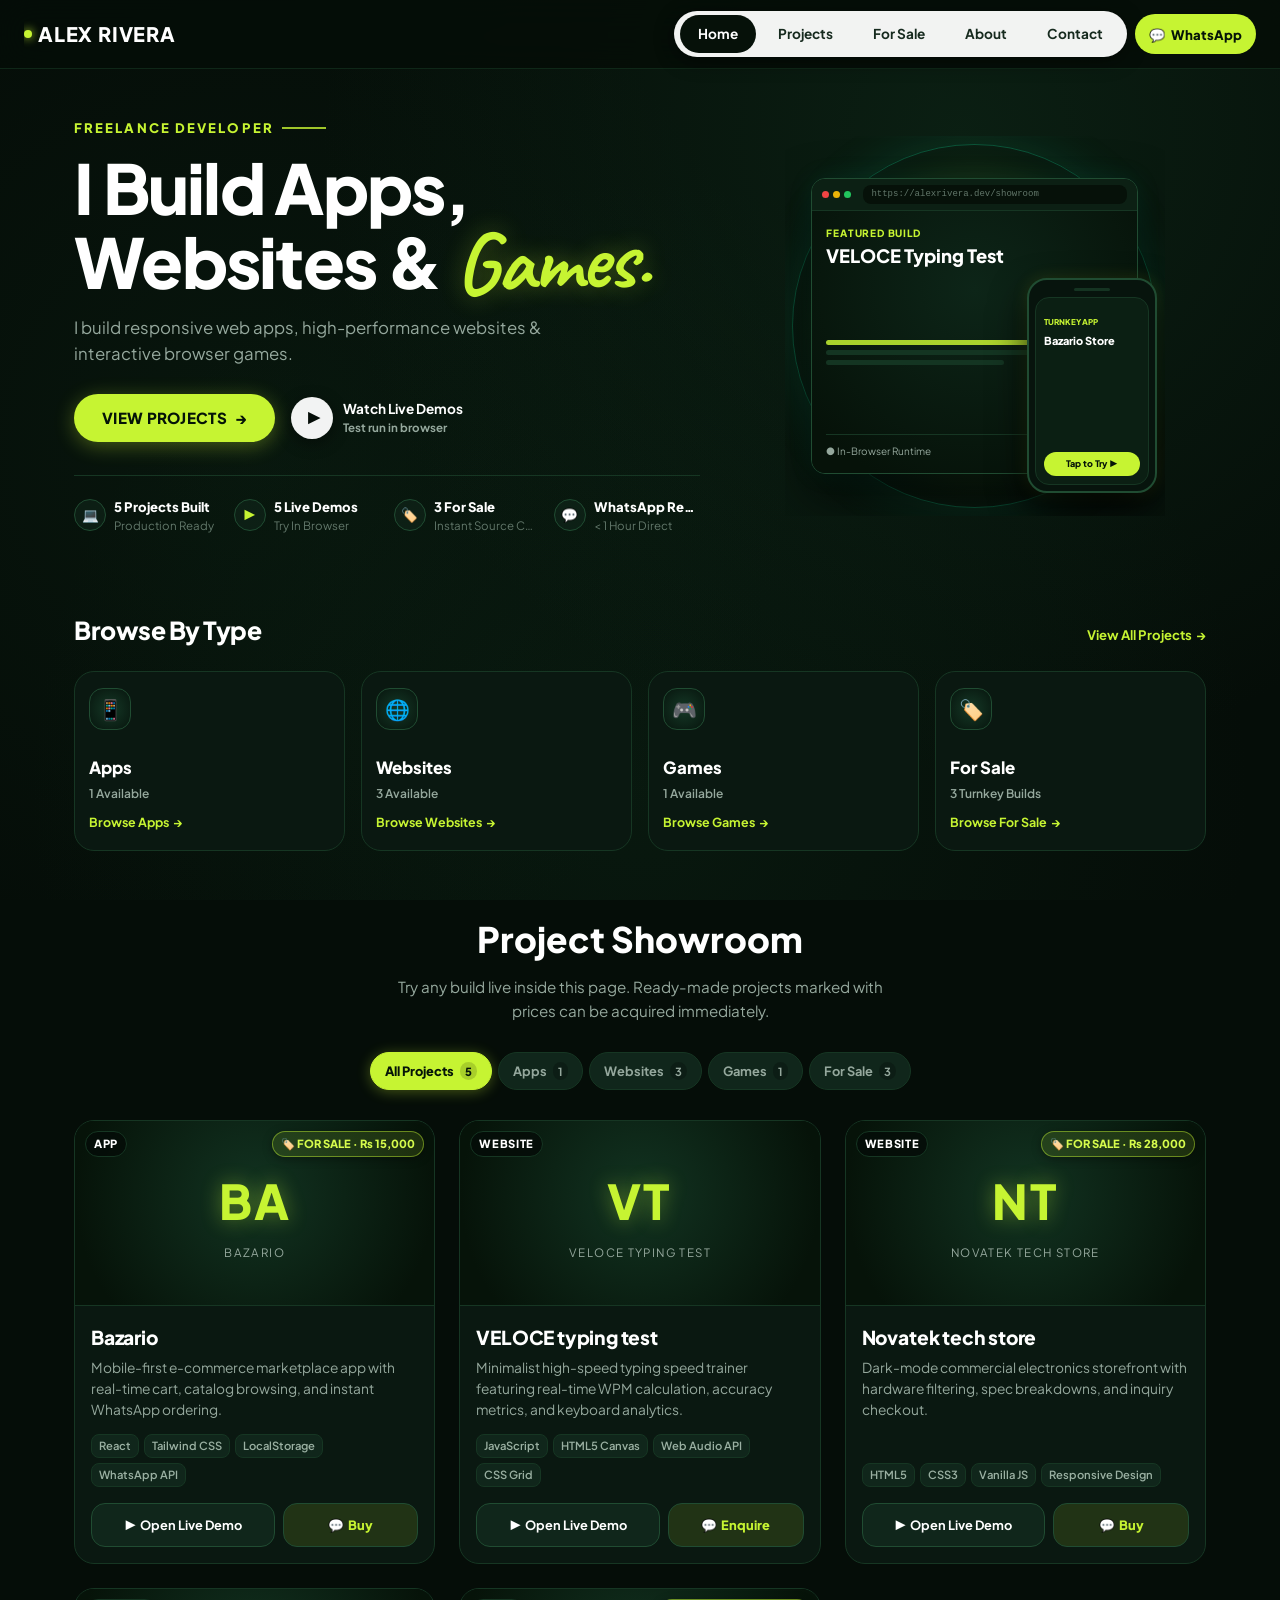
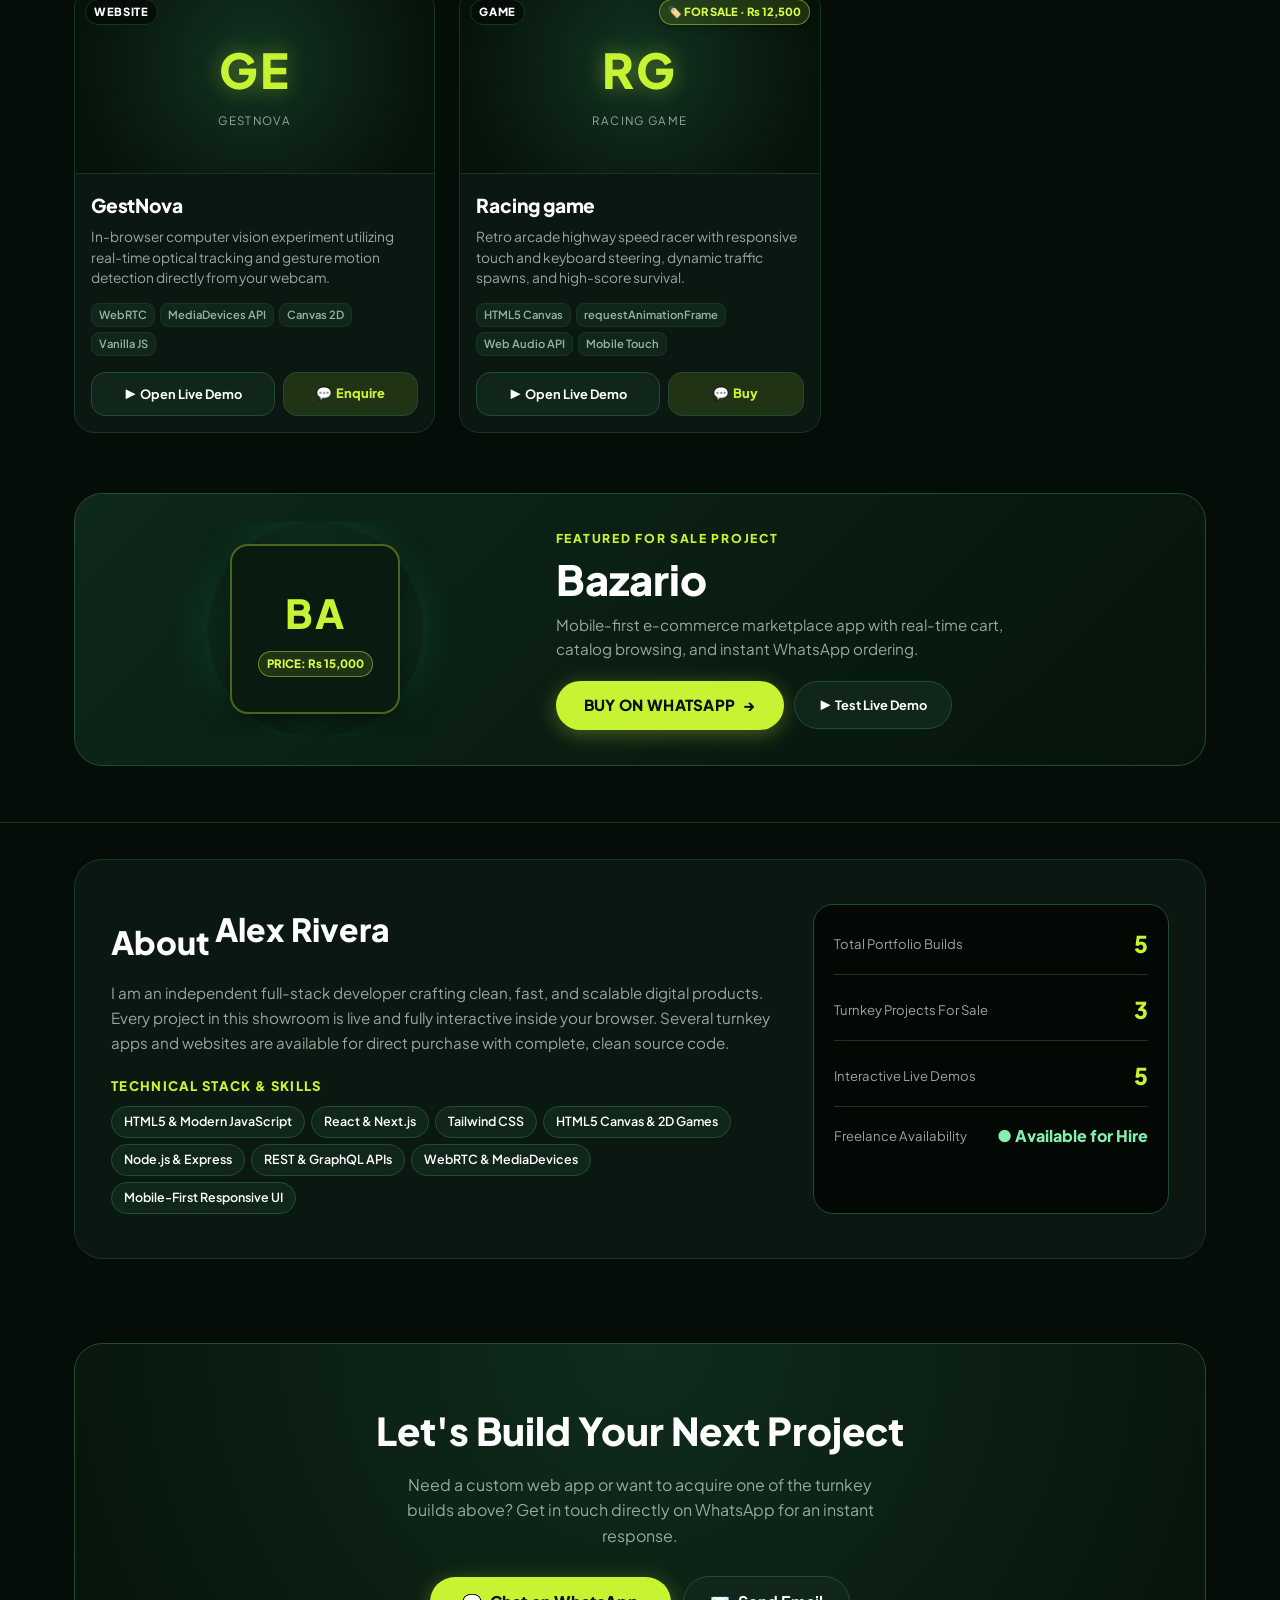
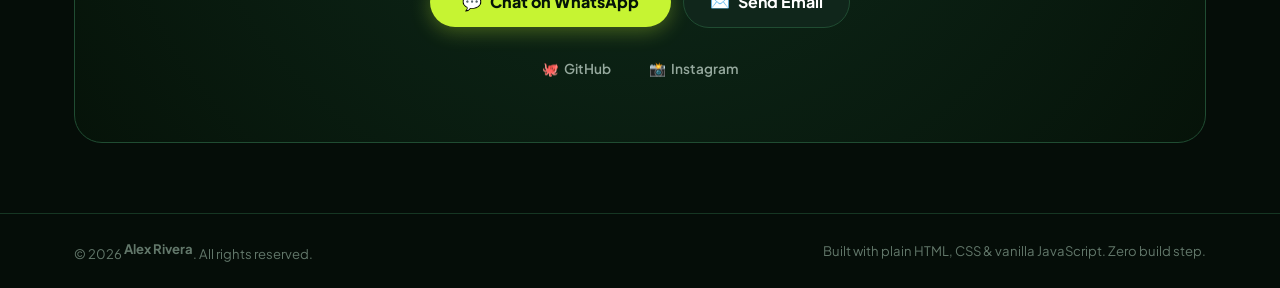
==== commit b99dcd0d: "refactor: improve header layout and CSS layout constraints Add responsive labels to the WhatsApp hea" ====
--- a/index.html
+++ b/index.html
@@ -28,7 +28,7 @@
       <!-- Owner Brand from CONFIG -->
       <a href="#hero" class="brand" aria-label="Home">
         <span class="brand-dot"></span>
-        <span class="bind-brand-name">Alex Rivera</span>
+        <span class="bind-brand-name brand-text">Alex Rivera</span>
       </a>
 
       <!-- Floating White Pill Navigation (Desktop) -->
@@ -43,8 +43,9 @@
       <!-- Right Header Actions -->
       <div class="header-actions">
         <a href="#" id="headerWaBtn" class="btn-header-wa" target="_blank" rel="noopener noreferrer" aria-label="Chat on WhatsApp">
-          <span>💬</span>
-          <span>WhatsApp</span>
+          <span class="wa-icon">💬</span>
+          <span class="header-wa-label">WhatsApp</span>
+          <span class="header-wa-short">Chat</span>
         </a>
         <button class="btn-mobile-menu" id="btnMobileMenu" aria-label="Toggle navigation menu">
           ☰
--- a/style.css
+++ b/style.css
@@ -1,7 +1,7 @@
 /* ==========================================================================
    Personal Portfolio & Project Showroom Stylesheet
-   Style Reference: Dark Forest Green / Obsidian (#050d08), Neon Lime (#c6f432),
-   Crisp Sans Typography with Handwritten Cursive Script Accent (Caveat).
+   Responsive Mobile-First Architecture: 320px to 1440px viewport integrity.
+   Deep Forest Green (#050d08), Neon Lime (#c6f432), Zero Horizontal Overflow.
    ========================================================================== */
 
 :root {
@@ -39,17 +39,22 @@
   --transition-normal: 0.28s cubic-bezier(0.16, 1, 0.3, 1);
 }
 
-/* Reset & Box Sizing */
+/* ==========================================================================
+   Strict Global Box-Sizing & Viewport Boundary
+   ========================================================================== */
 *, *::before, *::after {
+  box-sizing: border-box;
   margin: 0;
   padding: 0;
-  box-sizing: border-box;
 }
 
 html {
   scroll-behavior: smooth;
   font-size: 16px;
   -webkit-text-size-adjust: 100%;
+  width: 100%;
+  max-width: 100%;
+  overflow-x: hidden;
 }
 
 body {
@@ -58,8 +63,11 @@
   color: var(--text-primary);
   line-height: 1.6;
   min-height: 100vh;
+  width: 100%;
+  max-width: 100%;
   overflow-x: hidden;
   position: relative;
+  overflow-wrap: anywhere;
   background-image: 
     radial-gradient(circle at 75% 15%, rgba(20, 60, 36, 0.38) 0%, rgba(5, 13, 8, 0) 52%),
     radial-gradient(circle at 20% 50%, rgba(16, 48, 28, 0.26) 0%, rgba(5, 13, 8, 0) 48%),
@@ -71,7 +79,7 @@
 .script-accent {
   font-family: 'Caveat', cursive;
   color: var(--accent-lime);
-  font-size: 1.28em;
+  font-size: 1.25em;
   font-weight: 700;
   line-height: 0.85;
   display: inline-block;
@@ -92,26 +100,35 @@
   background: none;
 }
 
-/* Container */
+img {
+  max-width: 100%;
+  height: auto;
+  display: block;
+}
+
+/* Base Container with Safe Responsive Paddings */
 .container {
   width: 100%;
   max-width: 1180px;
   margin-left: auto;
   margin-right: auto;
-  padding-left: 20px;
-  padding-right: 20px;
+  padding-left: clamp(12px, 3.5vw, 24px);
+  padding-right: clamp(12px, 3.5vw, 24px);
+  box-sizing: border-box;
 }
 
 /* ==========================================================================
-   Header & Floating Navigation
+   Header & Mobile-Resilient Floating Navigation
    ========================================================================== */
 .header {
   position: sticky;
   top: 0;
   z-index: 100;
+  width: 100%;
+  max-width: 100%;
   backdrop-filter: blur(16px);
   -webkit-backdrop-filter: blur(16px);
-  background: rgba(5, 13, 8, 0.82);
+  background: rgba(5, 13, 8, 0.86);
   border-bottom: 1px solid rgba(22, 54, 35, 0.65);
 }
 
@@ -119,28 +136,42 @@
   display: flex;
   align-items: center;
   justify-content: space-between;
-  height: 72px;
-  gap: 16px;
+  height: 68px;
+  gap: 8px;
+  width: 100%;
+  max-width: 100%;
+  box-sizing: border-box;
 }
 
 .brand {
   display: flex;
   align-items: center;
-  gap: 10px;
-  font-weight: 800;
-  font-size: 1.25rem;
-  letter-spacing: 0.08em;
+  gap: 6px;
+  font-weight: 800;
+  font-size: clamp(0.92rem, 3.8vw, 1.25rem);
+  letter-spacing: 0.04em;
   text-transform: uppercase;
   color: #ffffff;
-  white-space: nowrap;
+  min-width: 0;
+  flex: 1 1 auto;
+  overflow: hidden;
 }
 
 .brand-dot {
-  width: 9px;
-  height: 9px;
+  width: 8px;
+  height: 8px;
   background: var(--accent-lime);
   border-radius: 50%;
-  box-shadow: 0 0 12px var(--accent-lime);
+  box-shadow: 0 0 10px var(--accent-lime);
+  flex-shrink: 0;
+}
+
+.brand-text, .bind-brand-name {
+  white-space: nowrap;
+  overflow: hidden;
+  text-overflow: ellipsis;
+  min-width: 0;
+  display: inline-block;
 }
 
 /* Center Floating White Pill Nav */
@@ -186,22 +217,25 @@
 .header-actions {
   display: flex;
   align-items: center;
-  gap: 10px;
+  gap: 8px;
+  flex-shrink: 0;
 }
 
 .btn-header-wa {
   display: inline-flex;
   align-items: center;
-  gap: 8px;
+  justify-content: center;
+  gap: 6px;
   background: var(--accent-lime);
   color: var(--accent-lime-text);
-  padding: 10px 20px;
+  padding: 8px 14px;
   border-radius: var(--radius-full);
   font-weight: 800;
-  font-size: 0.85rem;
+  font-size: 0.82rem;
   transition: var(--transition-fast);
   white-space: nowrap;
-  min-height: 42px;
+  min-height: 40px;
+  flex-shrink: 0;
 }
 
 .btn-header-wa:hover {
@@ -210,18 +244,47 @@
   box-shadow: 0 0 16px rgba(198, 244, 50, 0.45);
 }
 
+.header-wa-short {
+  display: none;
+}
+
+/* Responsive Adaptive WhatsApp Button */
+@media (max-width: 500px) {
+  .header-wa-label {
+    display: none;
+  }
+  .header-wa-short {
+    display: inline;
+  }
+  .btn-header-wa {
+    padding: 8px 11px;
+    font-size: 0.8rem;
+  }
+}
+
+@media (max-width: 360px) {
+  .header-wa-short {
+    display: none;
+  }
+  .btn-header-wa {
+    padding: 8px 10px;
+    min-width: 38px;
+  }
+}
+
 /* Mobile Hamburger Button */
 .btn-mobile-menu {
   display: flex;
   align-items: center;
   justify-content: center;
-  width: 44px;
-  height: 44px;
+  width: 40px;
+  height: 40px;
   background: var(--bg-surface);
   border: 1px solid var(--border-subtle);
   border-radius: var(--radius-md);
   color: #ffffff;
-  font-size: 1.25rem;
+  font-size: 1.15rem;
+  flex-shrink: 0;
 }
 
 @media (min-width: 860px) {
@@ -235,9 +298,11 @@
   display: none;
   background: #08160e;
   border-bottom: 1px solid var(--border-light);
-  padding: 16px 20px;
+  padding: 14px 16px;
   flex-direction: column;
   gap: 8px;
+  width: 100%;
+  max-width: 100%;
 }
 
 .mobile-nav-drawer.open {
@@ -245,11 +310,11 @@
 }
 
 .mobile-nav-item {
-  padding: 12px 16px;
+  padding: 12px 14px;
   border-radius: var(--radius-md);
   color: var(--text-muted);
   font-weight: 700;
-  font-size: 0.95rem;
+  font-size: 0.9rem;
   background: var(--bg-card);
   border: 1px solid var(--border-subtle);
 }
@@ -260,82 +325,81 @@
 }
 
 /* ==========================================================================
-   Hero Section (Matching Visual Architecture)
+   Hero Section
    ========================================================================== */
 .hero-section {
-  padding-top: 48px;
-  padding-bottom: 56px;
+  padding-top: clamp(32px, 6vw, 48px);
+  padding-bottom: clamp(40px, 7vw, 56px);
   position: relative;
+  width: 100%;
+  max-width: 100%;
+  overflow: hidden;
 }
 
 .hero-grid {
   display: grid;
   grid-template-columns: 1fr;
-  gap: 40px;
-  align-items: center;
+  gap: 32px;
+  align-items: center;
+  width: 100%;
+  max-width: 100%;
 }
 
 @media (min-width: 960px) {
   .hero-grid {
     grid-template-columns: 1.15fr 0.85fr;
-    gap: 48px;
+    gap: 44px;
   }
 }
 
 .hero-content {
   display: flex;
   flex-direction: column;
+  min-width: 0;
+  width: 100%;
+  max-width: 100%;
 }
 
 .hero-overline {
   display: flex;
   align-items: center;
-  gap: 12px;
-  font-size: 0.82rem;
-  font-weight: 800;
-  letter-spacing: 0.2em;
+  gap: 8px;
+  font-size: clamp(0.72rem, 2.5vw, 0.82rem);
+  font-weight: 800;
+  letter-spacing: 0.16em;
   text-transform: uppercase;
   color: var(--accent-lime);
-  margin-bottom: 16px;
+  margin-bottom: 12px;
+  white-space: nowrap;
 }
 
 .hero-overline::after {
   content: "";
   display: inline-block;
-  width: 44px;
+  width: clamp(24px, 6vw, 44px);
   height: 2px;
   background: var(--accent-lime);
   opacity: 0.8;
 }
 
 .hero-title {
-  font-size: 2.75rem;
-  font-weight: 800;
-  line-height: 1.06;
-  letter-spacing: -0.03em;
-  color: #ffffff;
-  margin-bottom: 18px;
+  font-size: clamp(2.1rem, 7.8vw, 4.3rem);
+  font-weight: 800;
+  line-height: 1.08;
+  letter-spacing: -0.025em;
+  color: #ffffff;
+  margin-bottom: 16px;
   text-wrap: balance;
-}
-
-@media (min-width: 640px) {
-  .hero-title {
-    font-size: 3.75rem;
-  }
-}
-
-@media (min-width: 1024px) {
-  .hero-title {
-    font-size: 4.3rem;
-  }
+  overflow-wrap: break-word;
+  word-break: normal;
 }
 
 .hero-subtitle {
-  font-size: 1.05rem;
+  font-size: clamp(0.92rem, 2.8vw, 1.05rem);
   color: var(--text-muted);
   max-width: 480px;
   line-height: 1.55;
-  margin-bottom: 30px;
+  margin-bottom: 26px;
 }
 
 /* Hero Action Buttons */
@@ -343,43 +407,46 @@
   display: flex;
   flex-wrap: wrap;
   align-items: center;
-  gap: 16px;
-  margin-bottom: 36px;
+  gap: 12px;
+  margin-bottom: 32px;
+  width: 100%;
+  max-width: 100%;
 }
 
 .btn-primary-pill {
   display: inline-flex;
   align-items: center;
   justify-content: center;
-  gap: 10px;
+  gap: 8px;
   background: var(--accent-lime);
   color: var(--accent-lime-text);
-  font-size: 0.95rem;
+  font-size: clamp(0.85rem, 2.8vw, 0.95rem);
   font-weight: 800;
   letter-spacing: 0.02em;
   text-transform: uppercase;
-  padding: 14px 30px;
+  padding: 12px clamp(18px, 5vw, 28px);
   border-radius: var(--radius-full);
   transition: var(--transition-normal);
-  min-height: 48px;
-  box-shadow: 0 4px 22px rgba(198, 244, 50, 0.32);
+  min-height: 46px;
+  box-shadow: 0 4px 20px rgba(198, 244, 50, 0.32);
+  white-space: nowrap;
 }
 
 .btn-primary-pill:hover {
   background: var(--accent-lime-hover);
   transform: translateY(-2px);
-  box-shadow: 0 6px 30px rgba(198, 244, 50, 0.45);
+  box-shadow: 0 6px 28px rgba(198, 244, 50, 0.45);
 }
 
 .btn-play-trigger {
   display: inline-flex;
   align-items: center;
-  gap: 12px;
-  color: #ffffff;
-  font-size: 0.9rem;
+  gap: 10px;
+  color: #ffffff;
+  font-size: 0.88rem;
   font-weight: 700;
   cursor: pointer;
-  padding: 6px;
+  padding: 4px;
   border-radius: var(--radius-full);
   transition: var(--transition-fast);
 }
@@ -389,18 +456,19 @@
 }
 
 .play-circle {
-  width: 46px;
-  height: 46px;
+  width: 42px;
+  height: 42px;
   background: rgba(255, 255, 255, 0.95);
   color: #050d08;
   border-radius: 50%;
   display: flex;
   align-items: center;
   justify-content: center;
-  font-size: 1.05rem;
-  padding-left: 3px;
+  font-size: 1rem;
+  padding-left: 2px;
   transition: var(--transition-fast);
-  box-shadow: 0 4px 18px rgba(0, 0, 0, 0.45);
+  box-shadow: 0 4px 16px rgba(0, 0, 0, 0.45);
+  flex-shrink: 0;
 }
 
 .btn-play-trigger:hover .play-circle {
@@ -414,12 +482,12 @@
 }
 
 .play-text-title {
-  font-size: 0.9rem;
+  font-size: 0.85rem;
   font-weight: 700;
 }
 
 .play-text-sub {
-  font-size: 0.75rem;
+  font-size: 0.72rem;
   color: var(--text-muted);
 }
 
@@ -427,34 +495,38 @@
 .trust-badges-row {
   display: grid;
   grid-template-columns: repeat(2, 1fr);
-  gap: 14px;
-  padding-top: 24px;
+  gap: 10px;
+  padding-top: 20px;
   border-top: 1px solid var(--border-subtle);
+  width: 100%;
+  max-width: 100%;
 }
 
 @media (min-width: 580px) {
   .trust-badges-row {
     grid-template-columns: repeat(4, 1fr);
-    gap: 16px;
+    gap: 14px;
   }
 }
 
 .trust-item {
   display: flex;
   align-items: center;
-  gap: 10px;
+  gap: 8px;
+  min-width: 0;
+  overflow: hidden;
 }
 
 .trust-icon-box {
-  width: 36px;
-  height: 36px;
+  width: 32px;
+  height: 32px;
   border-radius: 50%;
   border: 1px solid var(--border-light);
   display: flex;
   align-items: center;
   justify-content: center;
   color: var(--accent-lime);
-  font-size: 0.95rem;
+  font-size: 0.85rem;
   flex-shrink: 0;
   background: rgba(16, 38, 27, 0.6);
 }
@@ -462,39 +534,51 @@
 .trust-text {
   display: flex;
   flex-direction: column;
+  min-width: 0;
+  overflow: hidden;
 }
 
 .trust-title {
-  font-size: 0.82rem;
-  font-weight: 800;
-  color: #ffffff;
+  font-size: clamp(0.72rem, 2.5vw, 0.82rem);
+  font-weight: 800;
+  color: #ffffff;
+  white-space: nowrap;
+  overflow: hidden;
+  text-overflow: ellipsis;
 }
 
 .trust-sub {
-  font-size: 0.72rem;
+  font-size: clamp(0.65rem, 2.2vw, 0.72rem);
   color: var(--text-dim);
+  white-space: nowrap;
+  overflow: hidden;
+  text-overflow: ellipsis;
 }
 
 /* ==========================================================================
-   Hero Visual: Glowing Concentric Halo + Browser & Mobile Device Mockup
-   (No gadget or e-commerce photos!)
+   Hero Visual Showcase: Strictly Constrained
    ========================================================================== */
 .hero-visual {
   position: relative;
   display: flex;
   align-items: center;
   justify-content: center;
-  padding: 16px;
+  padding: 10px 0;
+  width: 100%;
+  max-width: 100%;
+  overflow: hidden;
 }
 
 .visual-rings-container {
   position: relative;
   width: 100%;
-  max-width: 440px;
+  max-width: min(100%, 380px);
   aspect-ratio: 1 / 1;
   display: flex;
   align-items: center;
   justify-content: center;
+  margin: 0 auto;
+  overflow: hidden;
 }
 
 .halo-ring {
@@ -502,13 +586,15 @@
   border-radius: 50%;
   border: 1px solid rgba(198, 244, 50, 0.22);
   pointer-events: none;
+  max-width: 100%;
+  max-height: 100%;
 }
 
 .halo-ring-1 {
   width: 96%;
   height: 96%;
   border-color: rgba(16, 185, 129, 0.35);
-  box-shadow: 0 0 55px rgba(16, 185, 129, 0.16);
+  box-shadow: 0 0 45px rgba(16, 185, 129, 0.16);
   animation: pulseHalo 6s ease-in-out infinite alternate;
 }
 
@@ -516,7 +602,7 @@
   width: 78%;
   height: 78%;
   border-color: rgba(198, 244, 50, 0.38);
-  box-shadow: 0 0 42px rgba(198, 244, 50, 0.12);
+  box-shadow: 0 0 35px rgba(198, 244, 50, 0.12);
 }
 
 .halo-ring-3 {
@@ -530,24 +616,26 @@
   100% { transform: scale(1.03); opacity: 1; }
 }
 
-/* Device Mockup Stages */
 .device-stage {
   position: relative;
-  width: 90%;
-  height: 90%;
-  display: flex;
-  align-items: center;
-  justify-content: center;
-}
-
-/* Browser Mockup Window */
+  width: 100%;
+  height: 100%;
+  max-width: 100%;
+  max-height: 100%;
+  display: flex;
+  align-items: center;
+  justify-content: center;
+  overflow: hidden;
+}
+
 .browser-window {
-  width: 88%;
-  height: 80%;
+  width: 86%;
+  height: 78%;
+  max-width: 100%;
   background: #08160e;
   border: 1px solid var(--border-light);
-  border-radius: 16px;
-  box-shadow: 0 24px 60px rgba(0, 0, 0, 0.7), 0 0 30px rgba(16, 185, 129, 0.12);
+  border-radius: 14px;
+  box-shadow: 0 20px 50px rgba(0, 0, 0, 0.7), 0 0 24px rgba(16, 185, 129, 0.12);
   display: flex;
   flex-direction: column;
   overflow: hidden;
@@ -555,23 +643,25 @@
 }
 
 .browser-header {
-  height: 34px;
+  height: 32px;
   background: #0c2014;
   border-bottom: 1px solid var(--border-subtle);
   display: flex;
   align-items: center;
-  padding: 0 12px;
-  gap: 8px;
+  padding: 0 10px;
+  gap: 6px;
+  min-width: 0;
 }
 
 .browser-dots {
   display: flex;
-  gap: 5px;
+  gap: 4px;
+  flex-shrink: 0;
 }
 
 .dot {
-  width: 8px;
-  height: 8px;
+  width: 7px;
+  height: 7px;
   border-radius: 50%;
 }
 .dot-red { background: #ef4444; }
@@ -579,47 +669,56 @@
 .dot-green { background: #22c55e; }
 
 .browser-address {
-  margin-left: 8px;
+  margin-left: 6px;
   font-family: monospace;
-  font-size: 10px;
+  font-size: 9px;
   color: var(--text-dim);
   background: #061109;
-  padding: 3px 10px;
-  border-radius: 10px;
+  padding: 2px 8px;
+  border-radius: 8px;
   flex-grow: 1;
+  white-space: nowrap;
+  overflow: hidden;
+  text-overflow: ellipsis;
+  min-width: 0;
 }
 
 .browser-content {
   flex-grow: 1;
-  padding: 16px;
+  padding: 14px;
   background: radial-gradient(circle at 50% 30%, #0d2518 0%, #061209 85%);
   display: flex;
   flex-direction: column;
   justify-content: space-between;
+  min-width: 0;
+  overflow: hidden;
 }
 
 .mockup-featured-tag {
-  font-size: 11px;
+  font-size: 10px;
   font-weight: 800;
   color: var(--accent-lime);
-  letter-spacing: 0.1em;
+  letter-spacing: 0.08em;
 }
 
 .mockup-title {
-  font-size: 1.15rem;
-  font-weight: 800;
-  color: #ffffff;
+  font-size: clamp(1rem, 3.5vw, 1.15rem);
+  font-weight: 800;
+  color: #ffffff;
+  white-space: nowrap;
+  overflow: hidden;
+  text-overflow: ellipsis;
 }
 
 .mockup-code-lines {
   display: flex;
   flex-direction: column;
-  gap: 6px;
-  margin: 10px 0;
+  gap: 5px;
+  margin: 8px 0;
 }
 
 .code-bar {
-  height: 6px;
+  height: 5px;
   border-radius: 3px;
   background: #143522;
 }
@@ -628,108 +727,119 @@
   display: flex;
   justify-content: space-between;
   align-items: center;
-  font-size: 11px;
+  font-size: 10px;
   color: var(--text-muted);
   border-top: 1px solid var(--border-subtle);
-  padding-top: 10px;
-}
-
-/* Floating Overlapping Phone Mockup */
+  padding-top: 8px;
+}
+
+/* Phone Mockup Strictly Contained */
 .phone-mockup {
   position: absolute;
-  right: -8px;
-  bottom: 10px;
-  width: 140px;
-  height: 230px;
+  right: 2%;
+  bottom: 6%;
+  width: clamp(96px, 28vw, 130px);
+  height: clamp(160px, 45vw, 215px);
   background: #07140d;
   border: 2px solid var(--border-light);
-  border-radius: 24px;
-  box-shadow: 0 20px 45px rgba(0, 0, 0, 0.8), 0 0 20px rgba(198, 244, 50, 0.15);
+  border-radius: 20px;
+  box-shadow: 0 16px 36px rgba(0, 0, 0, 0.8), 0 0 16px rgba(198, 244, 50, 0.15);
   display: flex;
   flex-direction: column;
-  padding: 8px;
+  padding: 6px;
   cursor: pointer;
   transition: transform var(--transition-normal);
+  z-index: 2;
 }
 
 .phone-mockup:hover {
-  transform: translateY(-4px) scale(1.03);
+  transform: translateY(-3px) scale(1.02);
   border-color: var(--accent-lime);
 }
 
 .phone-notch {
-  width: 44px;
-  height: 4px;
+  width: 36px;
+  height: 3px;
   background: #153422;
   border-radius: 2px;
-  margin: 2px auto 8px;
+  margin: 2px auto 6px;
 }
 
 .phone-screen {
   flex-grow: 1;
   background: #0b1f13;
-  border-radius: 16px;
-  padding: 10px;
+  border-radius: 14px;
+  padding: 8px;
   display: flex;
   flex-direction: column;
   justify-content: space-between;
   border: 1px solid var(--border-subtle);
+  min-width: 0;
+  overflow: hidden;
 }
 
 .phone-badge {
-  font-size: 9px;
+  font-size: 8px;
   font-weight: 800;
   color: var(--accent-lime);
 }
 
 .phone-app-name {
-  font-size: 13px;
-  font-weight: 800;
-  color: #ffffff;
+  font-size: 11px;
+  font-weight: 800;
+  color: #ffffff;
+  white-space: nowrap;
+  overflow: hidden;
+  text-overflow: ellipsis;
 }
 
 .phone-btn-tap {
   background: var(--accent-lime);
   color: var(--accent-lime-text);
-  font-size: 10px;
-  font-weight: 800;
-  padding: 6px 8px;
+  font-size: 9px;
+  font-weight: 800;
+  padding: 5px 6px;
   border-radius: 20px;
   text-align: center;
   display: block;
+  white-space: nowrap;
 }
 
 /* ==========================================================================
-   "Browse By Type" Section (Replacing E-commerce Gadgets)
-   4 Cards: Apps, Websites, Games, For Sale
+   "Browse By Type" Section
    ========================================================================== */
 .section-browse-type {
-  padding-top: 24px;
-  padding-bottom: 50px;
+  padding-top: 20px;
+  padding-bottom: 44px;
+  width: 100%;
+  max-width: 100%;
 }
 
 .section-head-split {
   display: flex;
   align-items: baseline;
   justify-content: space-between;
-  margin-bottom: 24px;
+  margin-bottom: 20px;
+  gap: 12px;
+  width: 100%;
 }
 
 .section-title {
-  font-size: 1.55rem;
+  font-size: clamp(1.25rem, 4vw, 1.55rem);
   font-weight: 800;
   color: #ffffff;
   letter-spacing: -0.02em;
 }
 
 .section-link {
-  font-size: 0.85rem;
+  font-size: 0.82rem;
   font-weight: 700;
   color: var(--accent-lime);
   display: inline-flex;
   align-items: center;
-  gap: 6px;
+  gap: 4px;
   transition: var(--transition-fast);
+  white-space: nowrap;
 }
 
 .section-link:hover {
@@ -740,13 +850,15 @@
 .type-cards-grid {
   display: grid;
   grid-template-columns: repeat(2, 1fr);
-  gap: 14px;
+  gap: 10px;
+  width: 100%;
+  max-width: 100%;
 }
 
 @media (min-width: 768px) {
   .type-cards-grid {
     grid-template-columns: repeat(4, 1fr);
-    gap: 18px;
+    gap: 16px;
   }
 }
 
@@ -754,59 +866,62 @@
   background: var(--bg-card);
   border: 1px solid var(--border-subtle);
   border-radius: var(--radius-lg);
-  padding: 20px 18px;
+  padding: 16px 14px;
   display: flex;
   flex-direction: column;
   justify-content: space-between;
   transition: var(--transition-normal);
   cursor: pointer;
-  height: 200px;
+  height: 180px;
   position: relative;
   overflow: hidden;
+  min-width: 0;
+  width: 100%;
 }
 
 .type-card:hover {
   border-color: var(--accent-lime);
   background: var(--bg-card-hover);
-  transform: translateY(-4px);
-  box-shadow: 0 14px 34px rgba(0, 0, 0, 0.4), 0 0 20px rgba(198, 244, 50, 0.12);
+  transform: translateY(-3px);
+  box-shadow: 0 12px 28px rgba(0, 0, 0, 0.4), 0 0 16px rgba(198, 244, 50, 0.12);
 }
 
 .type-card-icon-box {
-  width: 48px;
-  height: 48px;
+  width: 42px;
+  height: 42px;
   border-radius: var(--radius-md);
   background: radial-gradient(circle, #153826 0%, #091a11 85%);
   border: 1px solid var(--border-light);
   display: flex;
   align-items: center;
   justify-content: center;
-  font-size: 1.4rem;
-  margin-bottom: 16px;
+  font-size: 1.25rem;
+  margin-bottom: 12px;
   color: var(--accent-lime);
+  flex-shrink: 0;
 }
 
 .type-card-info h3 {
-  font-size: 1.15rem;
-  font-weight: 800;
-  color: #ffffff;
-  margin-bottom: 4px;
+  font-size: 1.05rem;
+  font-weight: 800;
+  color: #ffffff;
+  margin-bottom: 2px;
 }
 
 .type-card-count {
-  font-size: 0.78rem;
+  font-size: 0.75rem;
   font-weight: 600;
   color: var(--text-muted);
 }
 
 .type-card-link {
-  font-size: 0.8rem;
+  font-size: 0.78rem;
   font-weight: 700;
   color: var(--accent-lime);
   display: inline-flex;
   align-items: center;
   gap: 4px;
-  margin-top: 12px;
+  margin-top: 10px;
   transition: var(--transition-fast);
 }
 
@@ -815,35 +930,387 @@
 }
 
 /* ==========================================================================
-   Featured For Sale Banner Card (Near Bottom)
+   Projects Showroom Section & Filter Chips
+   ========================================================================== */
+.section-projects {
+  padding-top: 16px;
+  padding-bottom: 60px;
+  width: 100%;
+  max-width: 100%;
+}
+
+.projects-header-wrap {
+  text-align: center;
+  margin-bottom: 28px;
+  width: 100%;
+}
+
+.projects-header-wrap h2 {
+  font-size: clamp(1.6rem, 5vw, 2.2rem);
+  font-weight: 800;
+  color: #ffffff;
+  margin-bottom: 8px;
+}
+
+.projects-header-wrap p {
+  color: var(--text-muted);
+  font-size: clamp(0.85rem, 2.5vw, 0.95rem);
+  max-width: 520px;
+  margin: 0 auto;
+}
+
+/* Filter Chips Bar */
+.filter-bar {
+  display: flex;
+  align-items: center;
+  justify-content: center;
+  flex-wrap: wrap;
+  gap: 6px;
+  margin-bottom: 30px;
+  width: 100%;
+  max-width: 100%;
+}
+
+.filter-chip {
+  display: inline-flex;
+  align-items: center;
+  gap: 6px;
+  background: var(--bg-surface);
+  border: 1px solid var(--border-subtle);
+  color: var(--text-muted);
+  padding: 7px 14px;
+  border-radius: var(--radius-full);
+  font-size: 0.8rem;
+  font-weight: 700;
+  transition: var(--transition-fast);
+  min-height: 38px;
+  white-space: nowrap;
+}
+
+.filter-chip:hover {
+  color: #ffffff;
+  border-color: var(--border-light);
+  background: var(--bg-card);
+}
+
+.filter-chip.active {
+  background: var(--accent-lime);
+  color: var(--accent-lime-text);
+  font-weight: 800;
+  border-color: var(--accent-lime);
+  box-shadow: 0 2px 14px rgba(198, 244, 50, 0.32);
+}
+
+.filter-count {
+  font-size: 0.7rem;
+  padding: 2px 5px;
+  border-radius: var(--radius-full);
+  background: rgba(0, 0, 0, 0.22);
+  color: inherit;
+}
+
+.filter-chip.active .filter-count {
+  background: rgba(0, 0, 0, 0.15);
+}
+
+/* Projects Grid: 1 col on mobile, 2 col on tablet, 3 col on desktop */
+.projects-grid {
+  display: grid;
+  grid-template-columns: 1fr;
+  gap: 20px;
+  width: 100%;
+  max-width: 100%;
+}
+
+@media (min-width: 640px) {
+  .projects-grid {
+    grid-template-columns: repeat(2, 1fr);
+  }
+}
+
+@media (min-width: 1024px) {
+  .projects-grid {
+    grid-template-columns: repeat(3, 1fr);
+    gap: 24px;
+  }
+}
+
+/* Project Card */
+.project-card {
+  background: var(--bg-card);
+  border: 1px solid var(--border-subtle);
+  border-radius: var(--radius-lg);
+  display: flex;
+  flex-direction: column;
+  overflow: hidden;
+  position: relative;
+  transition: var(--transition-normal);
+  min-width: 0;
+  width: 100%;
+  max-width: 100%;
+}
+
+@media (hover: hover) {
+  .project-card:hover {
+    transform: translateY(-4px);
+    border-color: var(--border-light);
+    box-shadow: 0 16px 36px rgba(0, 0, 0, 0.55), 0 0 20px rgba(16, 185, 129, 0.14);
+  }
+}
+
+/* Media Thumbnail / Automated Initials Gradient */
+.card-media {
+  position: relative;
+  width: 100%;
+  height: 185px;
+  background: #07150e;
+  overflow: hidden;
+}
+
+.card-img {
+  width: 100%;
+  height: 100%;
+  object-fit: cover;
+  transition: transform var(--transition-normal);
+}
+
+.project-card:hover .card-img {
+  transform: scale(1.05);
+}
+
+.card-initials-gradient {
+  width: 100%;
+  height: 100%;
+  display: flex;
+  flex-direction: column;
+  align-items: center;
+  justify-content: center;
+  background: radial-gradient(circle at 50% 40%, #123321 0%, #061309 85%);
+  position: relative;
+  border-bottom: 1px solid var(--border-subtle);
+}
+
+.card-initials-text {
+  font-size: 3rem;
+  font-weight: 800;
+  letter-spacing: 2px;
+  color: var(--accent-lime);
+  text-shadow: 0 0 20px rgba(198, 244, 50, 0.4);
+}
+
+.card-initials-sub {
+  font-size: 0.72rem;
+  letter-spacing: 0.12em;
+  text-transform: uppercase;
+  color: var(--text-muted);
+  margin-top: 4px;
+}
+
+/* Card Floating Badges */
+.card-top-badges {
+  position: absolute;
+  top: 10px;
+  left: 10px;
+  right: 10px;
+  display: flex;
+  justify-content: space-between;
+  align-items: flex-start;
+  pointer-events: none;
+  gap: 6px;
+}
+
+.type-tag {
+  background: rgba(5, 13, 8, 0.88);
+  backdrop-filter: blur(8px);
+  border: 1px solid var(--border-subtle);
+  color: #ffffff;
+  font-size: 0.7rem;
+  font-weight: 800;
+  text-transform: uppercase;
+  letter-spacing: 0.06em;
+  padding: 3px 8px;
+  border-radius: var(--radius-full);
+  white-space: nowrap;
+}
+
+.for-sale-badge {
+  background: var(--for-sale-bg);
+  border: 1px solid var(--for-sale-border);
+  color: var(--for-sale-text);
+  font-size: 0.7rem;
+  font-weight: 800;
+  padding: 3px 8px;
+  border-radius: var(--radius-full);
+  box-shadow: 0 2px 10px rgba(0, 0, 0, 0.35);
+  display: inline-flex;
+  align-items: center;
+  gap: 3px;
+  white-space: nowrap;
+}
+
+/* Card Body */
+.card-body {
+  padding: 16px;
+  display: flex;
+  flex-direction: column;
+  flex-grow: 1;
+  min-width: 0;
+  width: 100%;
+}
+
+.card-title {
+  font-size: 1.2rem;
+  font-weight: 800;
+  color: #ffffff;
+  margin-bottom: 6px;
+  letter-spacing: -0.01em;
+  overflow-wrap: anywhere;
+  word-break: break-word;
+}
+
+.card-desc {
+  font-size: 0.86rem;
+  color: var(--text-muted);
+  line-height: 1.5;
+  margin-bottom: 14px;
+  flex-grow: 1;
+  overflow-wrap: anywhere;
+  word-break: break-word;
+}
+
+/* Tech Stack Tags */
+.card-tech-tags {
+  display: flex;
+  flex-wrap: wrap;
+  gap: 5px;
+  margin-bottom: 16px;
+  width: 100%;
+}
+
+.tech-tag {
+  font-size: 0.7rem;
+  font-weight: 600;
+  color: #9ab0a2;
+  background: var(--bg-surface);
+  border: 1px solid var(--border-subtle);
+  padding: 2px 7px;
+  border-radius: var(--radius-sm);
+  overflow-wrap: anywhere;
+  word-break: break-word;
+  max-width: 100%;
+}
+
+/* Card Action Buttons (Min 44px tap target) */
+.card-actions {
+  display: grid;
+  grid-template-columns: 1.15fr 0.85fr;
+  gap: 8px;
+  margin-top: auto;
+  width: 100%;
+}
+
+.btn-card-demo {
+  background: var(--bg-surface);
+  border: 1px solid var(--border-light);
+  color: #ffffff;
+  padding: 10px 8px;
+  border-radius: var(--radius-md);
+  font-size: 0.8rem;
+  font-weight: 700;
+  display: inline-flex;
+  align-items: center;
+  justify-content: center;
+  gap: 4px;
+  min-height: 44px;
+  transition: var(--transition-fast);
+  white-space: nowrap;
+  overflow: hidden;
+  text-overflow: ellipsis;
+  min-width: 0;
+}
+
+.btn-card-demo:hover {
+  background: var(--accent-lime);
+  color: var(--accent-lime-text);
+  border-color: var(--accent-lime);
+  box-shadow: 0 2px 12px rgba(198, 244, 50, 0.35);
+}
+
+.btn-card-buy {
+  background: rgba(198, 244, 50, 0.12);
+  border: 1px solid var(--border-light);
+  color: var(--accent-lime);
+  padding: 10px 8px;
+  border-radius: var(--radius-md);
+  font-size: 0.8rem;
+  font-weight: 800;
+  display: inline-flex;
+  align-items: center;
+  justify-content: center;
+  gap: 4px;
+  min-height: 44px;
+  transition: var(--transition-fast);
+  white-space: nowrap;
+  overflow: hidden;
+  text-overflow: ellipsis;
+  min-width: 0;
+}
+
+.btn-card-buy:hover {
+  background: var(--accent-lime);
+  color: var(--accent-lime-text);
+  border-color: var(--accent-lime);
+}
+
+.empty-state {
+  text-align: center;
+  padding: 48px 16px;
+  background: var(--bg-card);
+  border: 1px dashed var(--border-light);
+  border-radius: var(--radius-lg);
+  grid-column: 1 / -1;
+  width: 100%;
+}
+
+.empty-state h3 {
+  font-size: 1.15rem;
+  color: #ffffff;
+  margin-bottom: 6px;
+}
+
+.empty-state p {
+  color: var(--text-muted);
+  font-size: 0.88rem;
+}
+
+/* ==========================================================================
+   Featured For Sale Banner Card
    ========================================================================== */
 .featured-sale-banner {
   background: linear-gradient(135deg, #0e281a 0%, #06140b 100%);
   border: 1px solid var(--border-light);
   border-radius: var(--radius-xl);
-  padding: 32px 24px;
-  margin-bottom: 60px;
+  padding: 28px clamp(16px, 4vw, 36px);
+  margin-bottom: 56px;
   position: relative;
   overflow: hidden;
-}
-
-@media (min-width: 768px) {
-  .featured-sale-banner {
-    padding: 44px 40px;
-  }
+  width: 100%;
+  max-width: 100%;
 }
 
 .featured-banner-grid {
   display: grid;
   grid-template-columns: 1fr;
-  gap: 28px;
-  align-items: center;
+  gap: 24px;
+  align-items: center;
+  width: 100%;
+  min-width: 0;
 }
 
 @media (min-width: 768px) {
   .featured-banner-grid {
     grid-template-columns: 0.8fr 1.2fr;
-    gap: 40px;
+    gap: 36px;
   }
 }
 
@@ -852,23 +1319,26 @@
   display: flex;
   align-items: center;
   justify-content: center;
+  width: 100%;
+  overflow: hidden;
 }
 
 .featured-ring {
-  width: 220px;
-  height: 220px;
+  width: clamp(170px, 46vw, 215px);
+  height: clamp(170px, 46vw, 215px);
   border-radius: 50%;
   background: radial-gradient(circle, rgba(198, 244, 50, 0.22) 0%, rgba(16, 185, 129, 0.06) 60%, transparent 80%);
   display: flex;
   align-items: center;
   justify-content: center;
-  box-shadow: 0 0 45px rgba(16, 185, 129, 0.22);
+  box-shadow: 0 0 40px rgba(16, 185, 129, 0.2);
+  max-width: 100%;
 }
 
 .featured-preview-card {
-  width: 175px;
-  height: 175px;
-  border-radius: 20px;
+  width: clamp(135px, 36vw, 170px);
+  height: clamp(135px, 36vw, 170px);
+  border-radius: 18px;
   background: #091a11;
   border: 2px solid rgba(198, 244, 50, 0.35);
   box-shadow: 0 10px 30px rgba(0, 0, 0, 0.6);
@@ -876,12 +1346,13 @@
   flex-direction: column;
   align-items: center;
   justify-content: center;
-  padding: 16px;
+  padding: 12px;
   text-align: center;
+  max-width: 100%;
 }
 
 .featured-preview-initials {
-  font-size: 2.5rem;
+  font-size: clamp(2rem, 6vw, 2.5rem);
   font-weight: 800;
   color: var(--accent-lime);
   letter-spacing: 2px;
@@ -891,465 +1362,154 @@
   background: var(--for-sale-bg);
   border: 1px solid var(--for-sale-border);
   color: var(--for-sale-text);
-  font-size: 0.75rem;
-  font-weight: 800;
-  padding: 4px 10px;
+  font-size: 0.72rem;
+  font-weight: 800;
+  padding: 3px 8px;
   border-radius: var(--radius-full);
-  margin-top: 8px;
+  margin-top: 6px;
+  white-space: nowrap;
 }
 
 .featured-content {
   display: flex;
   flex-direction: column;
+  min-width: 0;
+  width: 100%;
 }
 
 .banner-badge {
-  font-size: 0.8rem;
-  font-weight: 800;
-  letter-spacing: 0.16em;
+  font-size: 0.76rem;
+  font-weight: 800;
+  letter-spacing: 0.14em;
   text-transform: uppercase;
   color: var(--accent-lime);
+  margin-bottom: 8px;
+}
+
+.banner-title {
+  font-size: clamp(1.6rem, 5.5vw, 2.6rem);
+  font-weight: 800;
+  line-height: 1.12;
+  color: #ffffff;
   margin-bottom: 10px;
-}
-
-.banner-title {
-  font-size: 2.2rem;
-  font-weight: 800;
-  line-height: 1.1;
-  color: #ffffff;
-  margin-bottom: 12px;
-}
-
-@media (min-width: 640px) {
-  .banner-title {
-    font-size: 2.8rem;
-  }
+  overflow-wrap: break-word;
 }
 
 .banner-desc {
-  font-size: 0.95rem;
+  font-size: clamp(0.88rem, 2.5vw, 0.95rem);
   color: var(--text-muted);
-  margin-bottom: 24px;
+  margin-bottom: 20px;
   max-width: 480px;
 }
 
 .banner-cta-group {
   display: flex;
   flex-wrap: wrap;
-  gap: 12px;
-  align-items: center;
-}
-
-/* ==========================================================================
-   Projects Showroom Section & Filter Chips
-   ========================================================================== */
-.section-projects {
-  padding-top: 20px;
-  padding-bottom: 70px;
-}
-
-.projects-header-wrap {
-  text-align: center;
-  margin-bottom: 32px;
-}
-
-.projects-header-wrap h2 {
-  font-size: 2.2rem;
-  font-weight: 800;
-  color: #ffffff;
-  margin-bottom: 8px;
-}
-
-.projects-header-wrap p {
-  color: var(--text-muted);
-  font-size: 0.95rem;
-  max-width: 540px;
-  margin: 0 auto;
-}
-
-/* Filter Chips Bar (Segmented Controls) */
-.filter-bar {
-  display: flex;
-  align-items: center;
-  justify-content: center;
-  flex-wrap: wrap;
-  gap: 8px;
-  margin-bottom: 36px;
-}
-
-.filter-chip {
-  display: inline-flex;
-  align-items: center;
-  gap: 6px;
-  background: var(--bg-surface);
-  border: 1px solid var(--border-subtle);
-  color: var(--text-muted);
-  padding: 8px 18px;
-  border-radius: var(--radius-full);
-  font-size: 0.85rem;
-  font-weight: 700;
-  transition: var(--transition-fast);
-  min-height: 42px;
-}
-
-.filter-chip:hover {
-  color: #ffffff;
-  border-color: var(--border-light);
-  background: var(--bg-card);
-}
-
-.filter-chip.active {
-  background: var(--accent-lime);
-  color: var(--accent-lime-text);
-  font-weight: 800;
-  border-color: var(--accent-lime);
-  box-shadow: 0 2px 14px rgba(198, 244, 50, 0.32);
-}
-
-.filter-count {
-  font-size: 0.72rem;
-  padding: 2px 6px;
-  border-radius: var(--radius-full);
-  background: rgba(0, 0, 0, 0.22);
-  color: inherit;
-}
-
-.filter-chip.active .filter-count {
-  background: rgba(0, 0, 0, 0.15);
-}
-
-/* Projects Grid: 1 col on mobile, 2 col on tablet, 3 col on desktop */
-.projects-grid {
-  display: grid;
-  grid-template-columns: 1fr;
-  gap: 24px;
-}
-
-@media (min-width: 640px) {
-  .projects-grid {
-    grid-template-columns: repeat(2, 1fr);
-  }
-}
-
-@media (min-width: 1024px) {
-  .projects-grid {
-    grid-template-columns: repeat(3, 1fr);
-    gap: 28px;
-  }
-}
-
-/* Project Card */
-.project-card {
-  background: var(--bg-card);
-  border: 1px solid var(--border-subtle);
-  border-radius: var(--radius-lg);
-  display: flex;
-  flex-direction: column;
-  overflow: hidden;
-  position: relative;
-  transition: var(--transition-normal);
-}
-
-@media (hover: hover) {
-  .project-card:hover {
-    transform: translateY(-5px);
-    border-color: var(--border-light);
-    box-shadow: 0 16px 36px rgba(0, 0, 0, 0.55), 0 0 24px rgba(16, 185, 129, 0.14);
-  }
-}
-
-/* Media Thumbnail / Automated Initials Gradient */
-.card-media {
-  position: relative;
-  width: 100%;
-  height: 190px;
-  background: #07150e;
-  overflow: hidden;
-}
-
-.card-img {
-  width: 100%;
-  height: 100%;
-  object-fit: cover;
-  transition: transform var(--transition-normal);
-}
-
-.project-card:hover .card-img {
-  transform: scale(1.05);
-}
-
-.card-initials-gradient {
-  width: 100%;
-  height: 100%;
-  display: flex;
-  flex-direction: column;
-  align-items: center;
-  justify-content: center;
-  background: radial-gradient(circle at 50% 40%, #123321 0%, #061309 85%);
-  position: relative;
-  border-bottom: 1px solid var(--border-subtle);
-}
-
-.card-initials-text {
-  font-size: 3.2rem;
-  font-weight: 800;
-  letter-spacing: 2px;
-  color: var(--accent-lime);
-  text-shadow: 0 0 24px rgba(198, 244, 50, 0.4);
-}
-
-.card-initials-sub {
-  font-size: 0.75rem;
-  letter-spacing: 0.12em;
-  text-transform: uppercase;
-  color: var(--text-muted);
-  margin-top: 4px;
-}
-
-/* Card Floating Badges */
-.card-top-badges {
-  position: absolute;
-  top: 12px;
-  left: 12px;
-  right: 12px;
-  display: flex;
-  justify-content: space-between;
-  align-items: flex-start;
-  pointer-events: none;
-}
-
-.type-tag {
-  background: rgba(5, 13, 8, 0.88);
-  backdrop-filter: blur(8px);
-  border: 1px solid var(--border-subtle);
-  color: #ffffff;
-  font-size: 0.72rem;
-  font-weight: 800;
-  text-transform: uppercase;
-  letter-spacing: 0.06em;
-  padding: 4px 10px;
-  border-radius: var(--radius-full);
-}
-
-.for-sale-badge {
-  background: var(--for-sale-bg);
-  border: 1px solid var(--for-sale-border);
-  color: var(--for-sale-text);
-  font-size: 0.74rem;
-  font-weight: 800;
-  padding: 4px 10px;
-  border-radius: var(--radius-full);
-  box-shadow: 0 2px 10px rgba(0, 0, 0, 0.35);
-  display: inline-flex;
-  align-items: center;
-  gap: 4px;
-}
-
-/* Card Body */
-.card-body {
-  padding: 20px;
-  display: flex;
-  flex-direction: column;
-  flex-grow: 1;
-}
-
-.card-title {
-  font-size: 1.25rem;
-  font-weight: 800;
-  color: #ffffff;
-  margin-bottom: 8px;
-  letter-spacing: -0.01em;
-}
-
-.card-desc {
-  font-size: 0.88rem;
-  color: var(--text-muted);
-  line-height: 1.5;
-  margin-bottom: 16px;
-  flex-grow: 1;
-}
-
-/* Tech Stack Tags */
-.card-tech-tags {
-  display: flex;
-  flex-wrap: wrap;
-  gap: 6px;
-  margin-bottom: 20px;
-}
-
-.tech-tag {
-  font-size: 0.72rem;
-  font-weight: 600;
-  color: #9ab0a2;
-  background: var(--bg-surface);
-  border: 1px solid var(--border-subtle);
-  padding: 3px 8px;
-  border-radius: var(--radius-sm);
-}
-
-/* Card Action Buttons (Min 44px tap target) */
-.card-actions {
-  display: grid;
-  grid-template-columns: 1.2fr 0.8fr;
   gap: 10px;
-  margin-top: auto;
-}
-
-.btn-card-demo {
-  background: var(--bg-surface);
-  border: 1px solid var(--border-light);
-  color: #ffffff;
-  padding: 10px 14px;
-  border-radius: var(--radius-md);
-  font-size: 0.82rem;
-  font-weight: 700;
-  display: inline-flex;
-  align-items: center;
-  justify-content: center;
-  gap: 6px;
-  min-height: 44px;
-  transition: var(--transition-fast);
-}
-
-.btn-card-demo:hover {
-  background: var(--accent-lime);
-  color: var(--accent-lime-text);
-  border-color: var(--accent-lime);
-  box-shadow: 0 2px 12px rgba(198, 244, 50, 0.35);
-}
-
-.btn-card-buy {
-  background: rgba(198, 244, 50, 0.12);
-  border: 1px solid var(--border-light);
-  color: var(--accent-lime);
-  padding: 10px 12px;
-  border-radius: var(--radius-md);
-  font-size: 0.82rem;
-  font-weight: 800;
-  display: inline-flex;
-  align-items: center;
-  justify-content: center;
-  gap: 6px;
-  min-height: 44px;
-  transition: var(--transition-fast);
-}
-
-.btn-card-buy:hover {
-  background: var(--accent-lime);
-  color: var(--accent-lime-text);
-  border-color: var(--accent-lime);
-}
-
-.empty-state {
-  text-align: center;
-  padding: 60px 20px;
-  background: var(--bg-card);
-  border: 1px dashed var(--border-light);
-  border-radius: var(--radius-lg);
-  grid-column: 1 / -1;
-}
-
-.empty-state h3 {
-  font-size: 1.2rem;
-  color: #ffffff;
-  margin-bottom: 6px;
-}
-
-.empty-state p {
-  color: var(--text-muted);
-  font-size: 0.9rem;
+  align-items: center;
+  width: 100%;
 }
 
 /* ==========================================================================
    About Section
    ========================================================================== */
 .section-about {
-  padding-top: 40px;
-  padding-bottom: 70px;
+  padding-top: 36px;
+  padding-bottom: 60px;
   border-top: 1px solid var(--border-subtle);
+  width: 100%;
+  max-width: 100%;
 }
 
 .about-card {
   background: var(--bg-card);
   border: 1px solid var(--border-subtle);
   border-radius: var(--radius-xl);
-  padding: 36px 24px;
-}
-
-@media (min-width: 768px) {
-  .about-card {
-    padding: 48px;
-  }
+  padding: clamp(24px, 5vw, 44px) clamp(16px, 4vw, 36px);
+  width: 100%;
+  max-width: 100%;
+  overflow: hidden;
 }
 
 .about-grid {
   display: grid;
   grid-template-columns: 1fr;
-  gap: 32px;
+  gap: 28px;
+  width: 100%;
+  min-width: 0;
 }
 
 @media (min-width: 860px) {
   .about-grid {
     grid-template-columns: 1.3fr 0.7fr;
-    gap: 48px;
+    gap: 40px;
   }
 }
 
+.about-left {
+  min-width: 0;
+}
+
 .about-left h2 {
-  font-size: 2rem;
-  font-weight: 800;
-  color: #ffffff;
-  margin-bottom: 16px;
+  font-size: clamp(1.6rem, 4.5vw, 2rem);
+  font-weight: 800;
+  color: #ffffff;
+  margin-bottom: 12px;
 }
 
 .about-text {
-  font-size: 1rem;
+  font-size: 0.95rem;
   color: var(--text-muted);
-  line-height: 1.7;
-  margin-bottom: 24px;
+  line-height: 1.65;
+  margin-bottom: 20px;
 }
 
 .skills-heading {
-  font-size: 0.85rem;
-  font-weight: 800;
-  letter-spacing: 0.12em;
+  font-size: 0.82rem;
+  font-weight: 800;
+  letter-spacing: 0.1em;
   text-transform: uppercase;
   color: var(--accent-lime);
-  margin-bottom: 12px;
+  margin-bottom: 10px;
 }
 
 .skills-tags-wrap {
   display: flex;
   flex-wrap: wrap;
-  gap: 8px;
+  gap: 6px;
+  width: 100%;
 }
 
 .skill-tag {
   background: var(--bg-surface);
   border: 1px solid var(--border-light);
   color: #ffffff;
-  padding: 6px 14px;
+  padding: 5px 12px;
   border-radius: var(--radius-full);
-  font-size: 0.82rem;
+  font-size: 0.78rem;
   font-weight: 600;
+  overflow-wrap: anywhere;
 }
 
 .about-stats-box {
   background: var(--bg-deep);
   border: 1px solid var(--border-light);
   border-radius: var(--radius-lg);
-  padding: 24px;
+  padding: 20px;
   display: flex;
   flex-direction: column;
-  gap: 20px;
+  gap: 16px;
+  min-width: 0;
+  width: 100%;
 }
 
 .stat-row {
   display: flex;
   align-items: center;
   justify-content: space-between;
-  padding-bottom: 14px;
+  padding-bottom: 12px;
   border-bottom: 1px solid var(--border-subtle);
+  gap: 8px;
 }
 
 .stat-row:last-child {
@@ -1358,23 +1518,26 @@
 }
 
 .stat-label {
-  font-size: 0.85rem;
+  font-size: 0.82rem;
   color: var(--text-muted);
 }
 
 .stat-number {
-  font-size: 1.6rem;
+  font-size: 1.45rem;
   font-weight: 800;
   color: var(--accent-lime);
   font-variant-numeric: tabular-nums;
+  flex-shrink: 0;
 }
 
 /* ==========================================================================
    Contact Section
    ========================================================================== */
 .section-contact {
-  padding-top: 30px;
-  padding-bottom: 80px;
+  padding-top: 24px;
+  padding-bottom: 70px;
+  width: 100%;
+  max-width: 100%;
 }
 
 .contact-box {
@@ -1382,27 +1545,24 @@
   background: radial-gradient(circle at 50% 0%, #0f2c1c 0%, #061309 100%);
   border: 1px solid var(--border-light);
   border-radius: var(--radius-xl);
-  padding: 44px 20px;
-}
-
-@media (min-width: 640px) {
-  .contact-box {
-    padding: 60px 40px;
-  }
+  padding: clamp(32px, 6vw, 56px) clamp(16px, 4vw, 36px);
+  width: 100%;
+  max-width: 100%;
+  overflow: hidden;
 }
 
 .contact-box h2 {
-  font-size: 2.4rem;
-  font-weight: 800;
-  color: #ffffff;
-  margin-bottom: 12px;
+  font-size: clamp(1.8rem, 5.5vw, 2.4rem);
+  font-weight: 800;
+  color: #ffffff;
+  margin-bottom: 10px;
 }
 
 .contact-box p {
   color: var(--text-muted);
-  font-size: 1rem;
-  max-width: 520px;
-  margin: 0 auto 32px;
+  font-size: clamp(0.9rem, 2.5vw, 1rem);
+  max-width: 500px;
+  margin: 0 auto 28px;
 }
 
 .contact-btn-group {
@@ -1410,44 +1570,49 @@
   flex-wrap: wrap;
   align-items: center;
   justify-content: center;
-  gap: 16px;
-  margin-bottom: 30px;
+  gap: 12px;
+  margin-bottom: 24px;
+  width: 100%;
 }
 
 .btn-contact-wa {
   display: inline-flex;
   align-items: center;
-  gap: 10px;
+  justify-content: center;
+  gap: 8px;
   background: var(--accent-lime);
   color: var(--accent-lime-text);
-  font-size: 1rem;
-  font-weight: 800;
-  padding: 14px 32px;
+  font-size: clamp(0.9rem, 2.8vw, 1rem);
+  font-weight: 800;
+  padding: 12px clamp(20px, 5vw, 32px);
   border-radius: var(--radius-full);
   min-height: 48px;
   transition: var(--transition-normal);
-  box-shadow: 0 4px 22px rgba(198, 244, 50, 0.32);
+  box-shadow: 0 4px 20px rgba(198, 244, 50, 0.32);
+  white-space: nowrap;
 }
 
 .btn-contact-wa:hover {
   background: var(--accent-lime-hover);
   transform: translateY(-2px);
-  box-shadow: 0 6px 28px rgba(198, 244, 50, 0.45);
+  box-shadow: 0 6px 26px rgba(198, 244, 50, 0.45);
 }
 
 .btn-contact-email {
   display: inline-flex;
   align-items: center;
-  gap: 10px;
+  justify-content: center;
+  gap: 8px;
   background: var(--bg-surface);
   border: 1px solid var(--border-light);
   color: #ffffff;
-  font-size: 1rem;
+  font-size: clamp(0.9rem, 2.8vw, 1rem);
   font-weight: 700;
-  padding: 14px 26px;
+  padding: 12px clamp(18px, 4vw, 26px);
   border-radius: var(--radius-full);
   min-height: 48px;
   transition: var(--transition-fast);
+  white-space: nowrap;
 }
 
 .btn-contact-email:hover {
@@ -1459,18 +1624,19 @@
   display: flex;
   align-items: center;
   justify-content: center;
-  gap: 20px;
+  gap: 14px;
+  flex-wrap: wrap;
 }
 
 .social-link {
-  font-size: 0.88rem;
+  font-size: 0.85rem;
   font-weight: 600;
   color: var(--text-muted);
   display: inline-flex;
   align-items: center;
-  gap: 6px;
+  gap: 5px;
   transition: var(--transition-fast);
-  padding: 6px 14px;
+  padding: 6px 12px;
   border-radius: var(--radius-full);
 }
 
@@ -1482,17 +1648,19 @@
 /* Footer */
 .footer {
   border-top: 1px solid var(--border-subtle);
-  padding: 30px 0;
+  padding: 24px 0;
   text-align: center;
-  font-size: 0.85rem;
+  font-size: 0.82rem;
   color: var(--text-dim);
+  width: 100%;
+  max-width: 100%;
 }
 
 .footer-content {
   display: flex;
   flex-direction: column;
   align-items: center;
-  gap: 10px;
+  gap: 8px;
 }
 
 @media (min-width: 640px) {
@@ -1503,7 +1671,7 @@
 }
 
 /* ==========================================================================
-   Live Demo Full-Screen Modal (Core Feature)
+   Live Demo Full-Screen Modal
    ========================================================================== */
 .modal-overlay {
   position: fixed;
@@ -1527,32 +1695,37 @@
 }
 
 .modal-top-bar {
-  height: 64px;
+  height: 60px;
   background: #08160e;
   border-bottom: 1px solid var(--border-light);
   display: flex;
   align-items: center;
   justify-content: space-between;
-  padding: 0 16px;
-  gap: 12px;
+  padding: 0 12px;
+  gap: 8px;
   flex-shrink: 0;
+  width: 100%;
+  max-width: 100%;
 }
 
 @media (min-width: 640px) {
   .modal-top-bar {
-    padding: 0 24px;
+    padding: 0 20px;
+    height: 64px;
   }
 }
 
 .modal-title-wrap {
   display: flex;
   align-items: center;
-  gap: 12px;
+  gap: 8px;
   min-width: 0;
+  flex: 1 1 auto;
+  overflow: hidden;
 }
 
 .modal-title {
-  font-size: 1.05rem;
+  font-size: clamp(0.92rem, 3.2vw, 1.05rem);
   font-weight: 800;
   color: #ffffff;
   white-space: nowrap;
@@ -1573,7 +1746,7 @@
 .modal-actions {
   display: flex;
   align-items: center;
-  gap: 8px;
+  gap: 6px;
   flex-shrink: 0;
 }
 
@@ -1581,15 +1754,16 @@
   background: var(--bg-surface);
   border: 1px solid var(--border-subtle);
   color: #ffffff;
-  padding: 8px 14px;
+  padding: 7px 11px;
   border-radius: var(--radius-md);
-  font-size: 0.8rem;
+  font-size: 0.78rem;
   font-weight: 700;
   display: inline-flex;
   align-items: center;
-  gap: 6px;
-  min-height: 40px;
+  gap: 5px;
+  min-height: 38px;
   transition: var(--transition-fast);
+  white-space: nowrap;
 }
 
 .btn-modal-action:hover {
@@ -1610,18 +1784,19 @@
 }
 
 .btn-modal-close {
-  width: 40px;
-  height: 40px;
+  width: 38px;
+  height: 38px;
   border-radius: var(--radius-md);
   background: rgba(255, 255, 255, 0.08);
   color: #ffffff;
   display: flex;
   align-items: center;
   justify-content: center;
-  font-size: 1.25rem;
+  font-size: 1.15rem;
   cursor: pointer;
   transition: var(--transition-fast);
   border: 1px solid var(--border-subtle);
+  flex-shrink: 0;
 }
 
 .btn-modal-close:hover {
@@ -1634,7 +1809,7 @@
   position: relative;
   flex-grow: 1;
   width: 100%;
-  height: calc(100% - 64px);
+  height: calc(100% - 60px);
   background: #030805;
   overflow: hidden;
 }
@@ -1649,15 +1824,15 @@
   flex-direction: column;
   align-items: center;
   justify-content: center;
-  gap: 16px;
+  gap: 14px;
   background: #030805;
   z-index: 10;
   transition: opacity 0.2s ease;
 }
 
 .spinner {
-  width: 48px;
-  height: 48px;
+  width: 44px;
+  height: 44px;
   border: 3px solid rgba(198, 244, 50, 0.15);
   border-top-color: var(--accent-lime);
   border-radius: 50%;
@@ -1669,7 +1844,7 @@
 }
 
 .spinner-text {
-  font-size: 0.9rem;
+  font-size: 0.88rem;
   color: var(--text-muted);
   font-weight: 600;
 }
@@ -1689,7 +1864,7 @@
   align-items: center;
   justify-content: center;
   background: #000000;
-  padding: 16px;
+  padding: 12px;
 }
 
 .modal-video-frame {
@@ -1709,8 +1884,8 @@
   background: #0a1b12;
   border: 1px solid var(--border-light);
   border-radius: var(--radius-lg);
-  padding: 32px 24px;
-  max-width: 460px;
+  padding: 28px 18px;
+  max-width: 440px;
   width: 90%;
   text-align: center;
   display: none;
@@ -1723,20 +1898,20 @@
 }
 
 .error-icon {
-  font-size: 2.2rem;
-  margin-bottom: 12px;
+  font-size: 2rem;
+  margin-bottom: 10px;
 }
 
 .modal-error-box h4 {
-  font-size: 1.15rem;
-  color: #ffffff;
-  margin-bottom: 8px;
+  font-size: 1.1rem;
+  color: #ffffff;
+  margin-bottom: 6px;
 }
 
 .modal-error-box p {
-  font-size: 0.88rem;
+  font-size: 0.85rem;
   color: var(--text-muted);
-  margin-bottom: 20px;
+  margin-bottom: 18px;
   line-height: 1.5;
 }
 
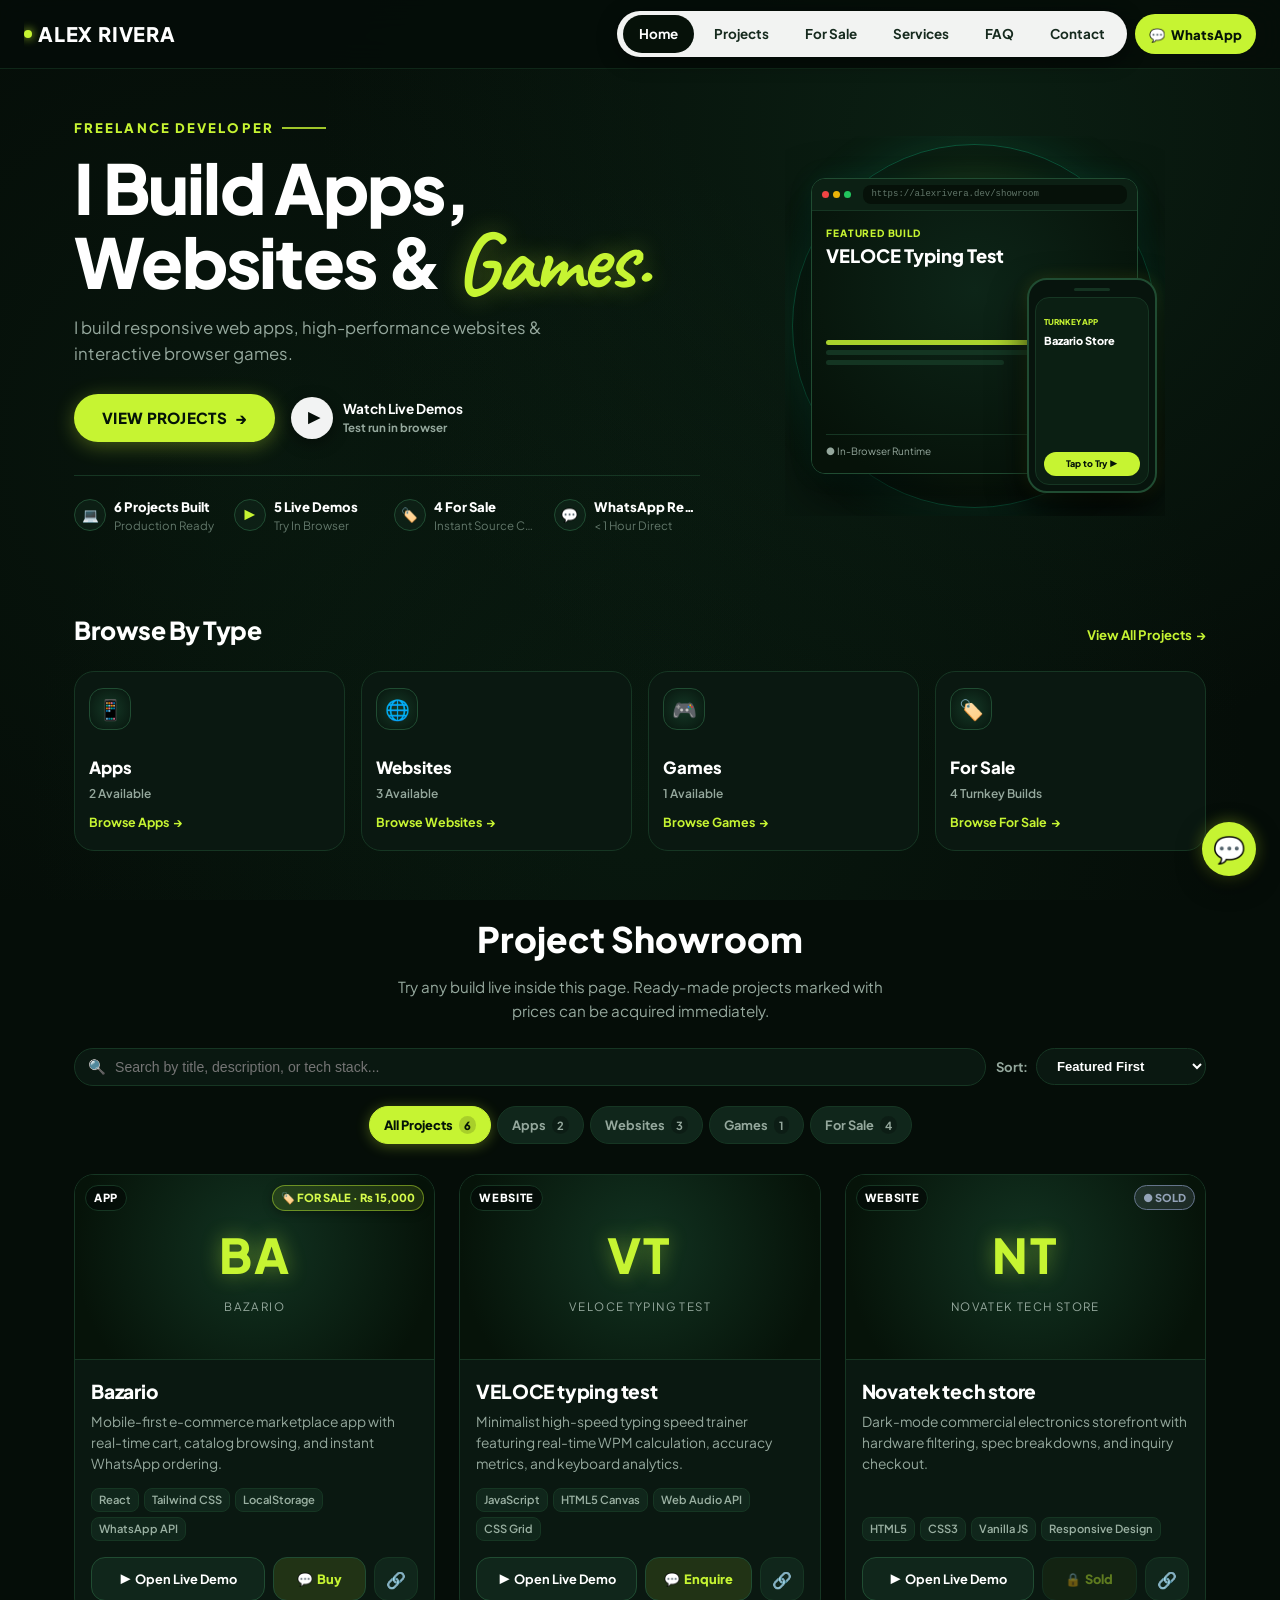
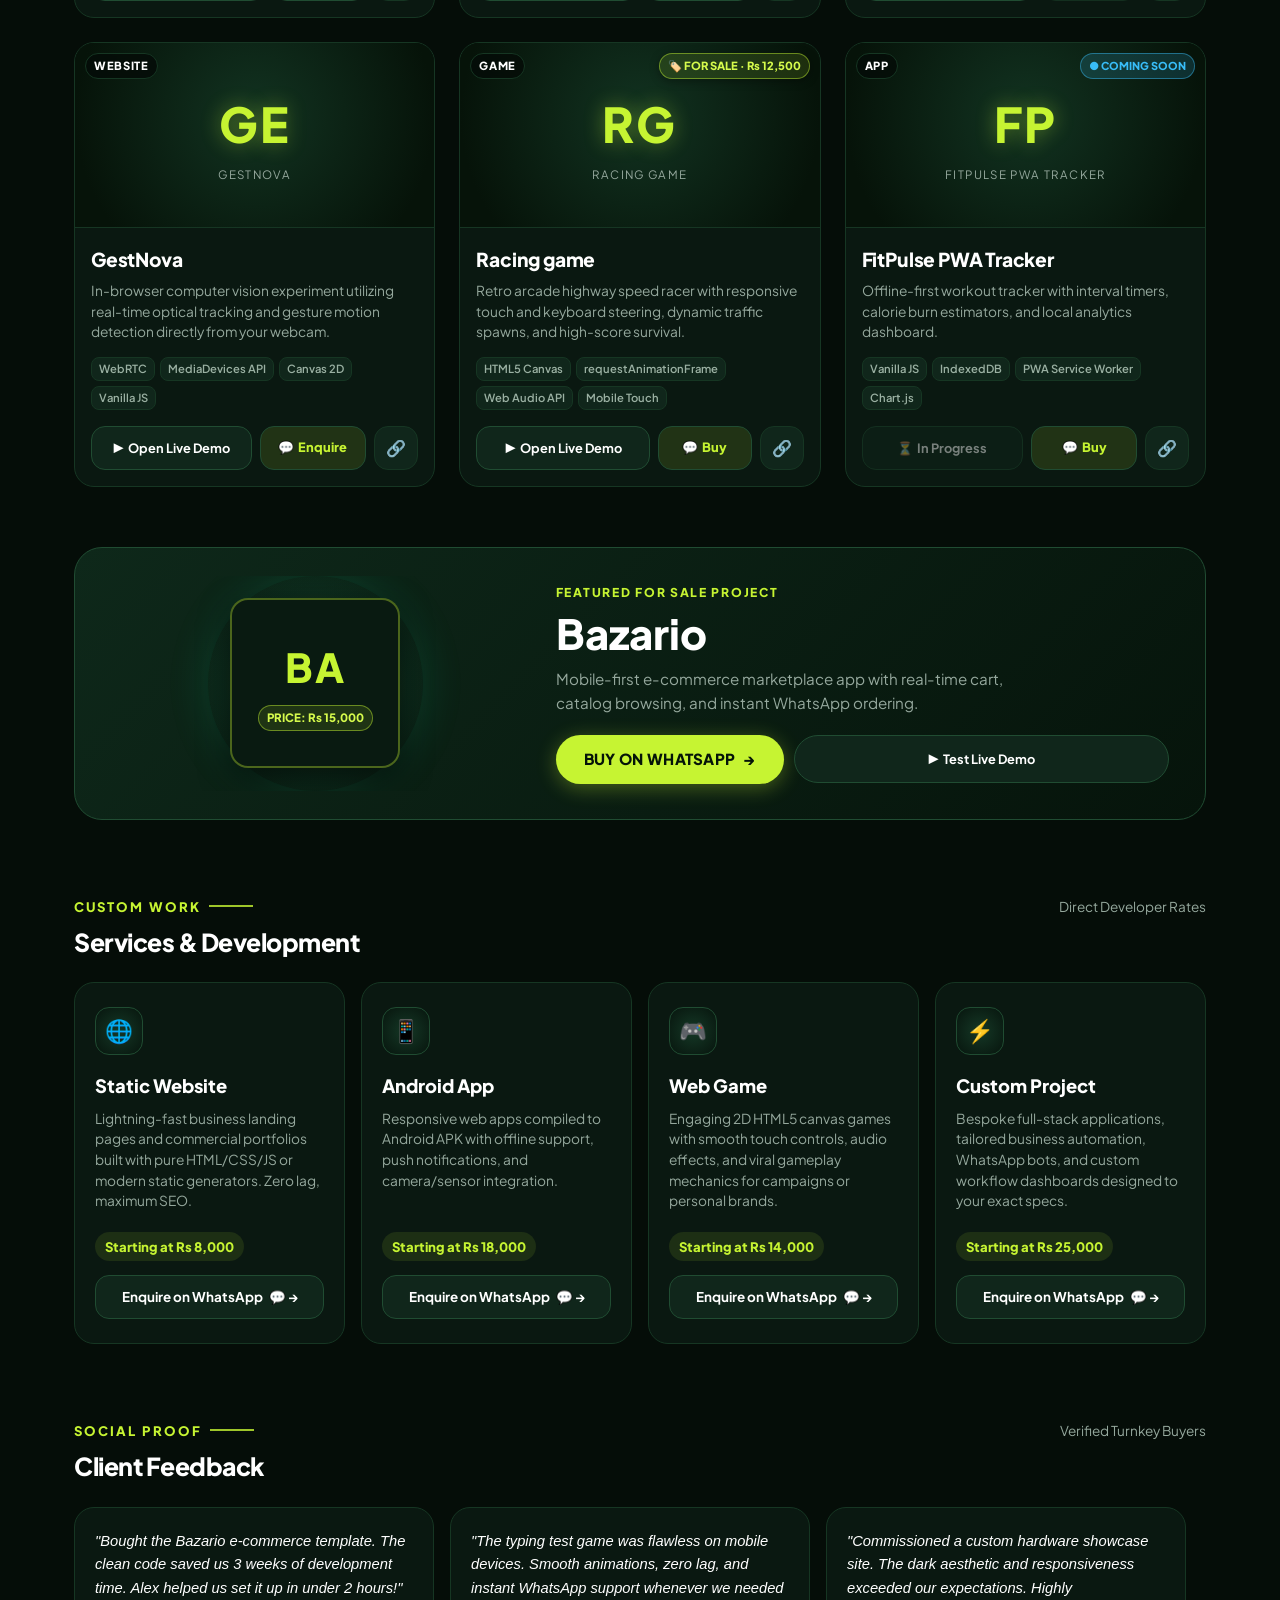
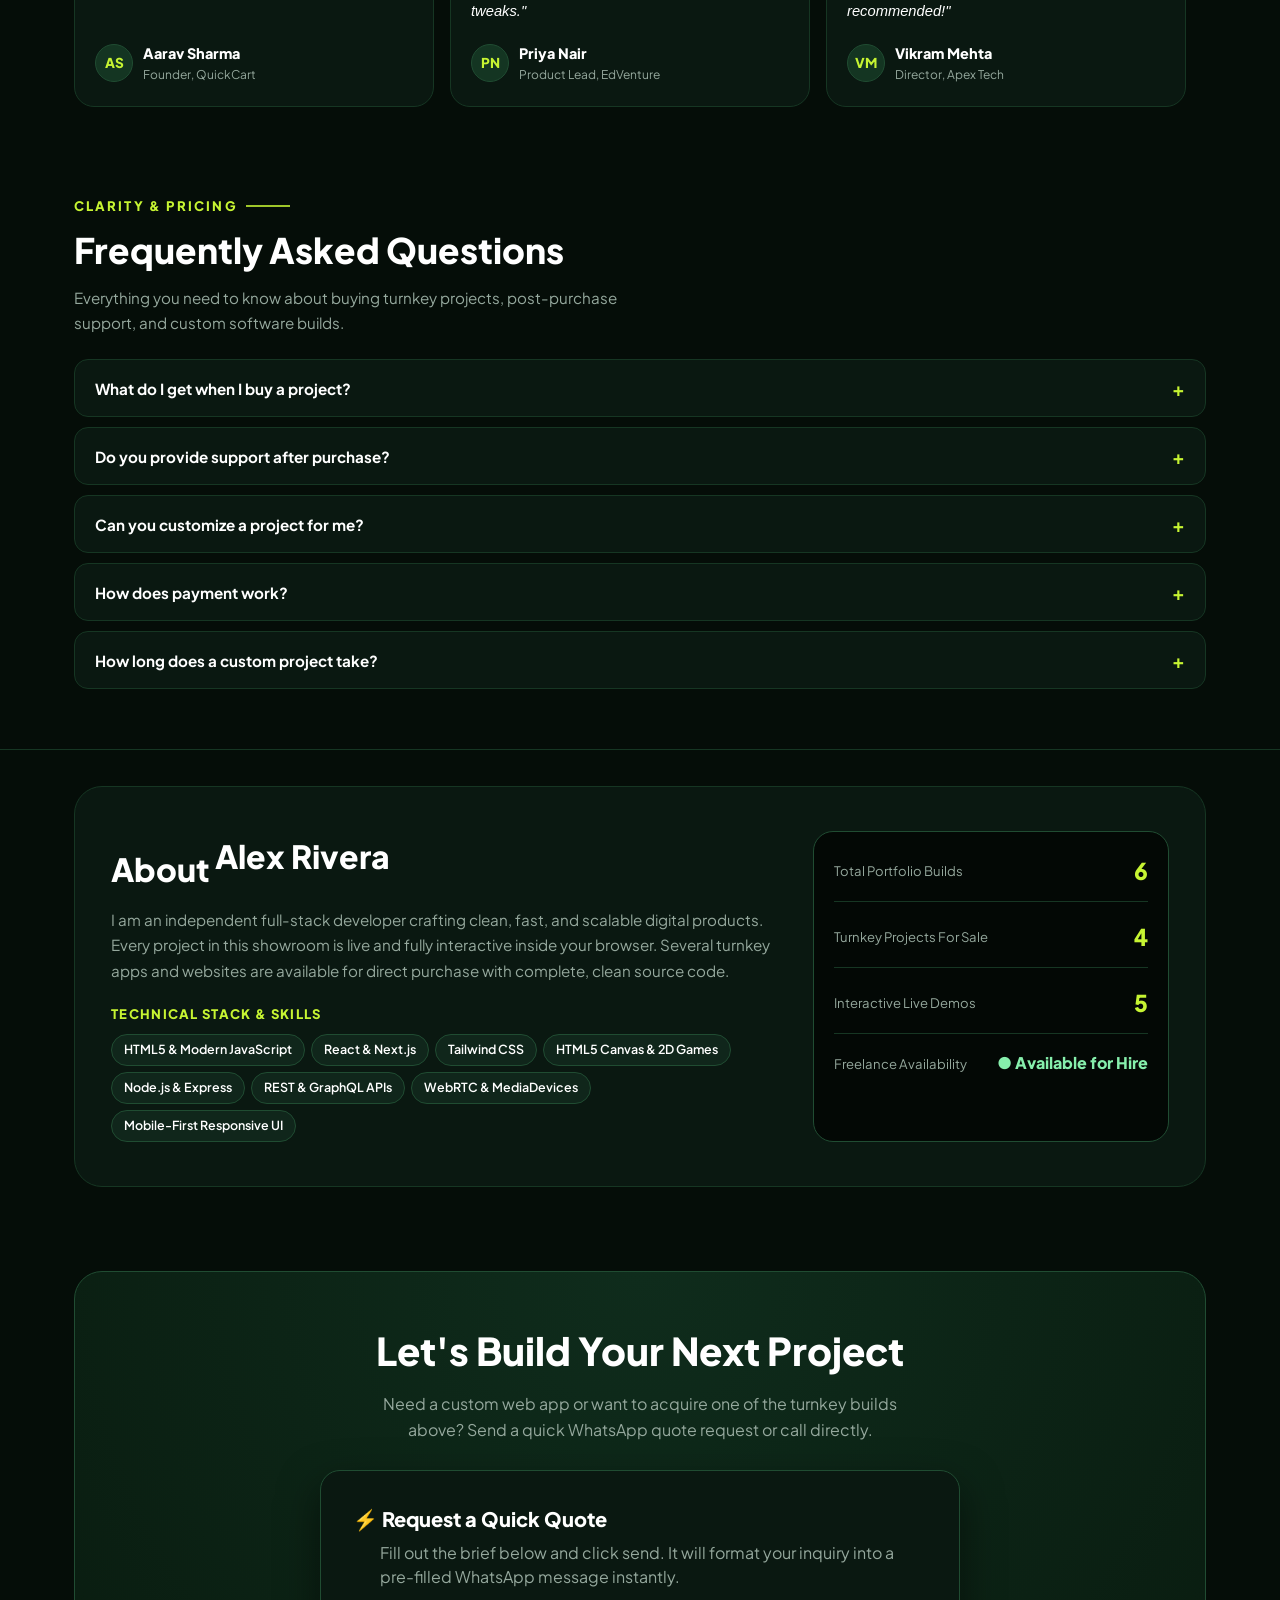
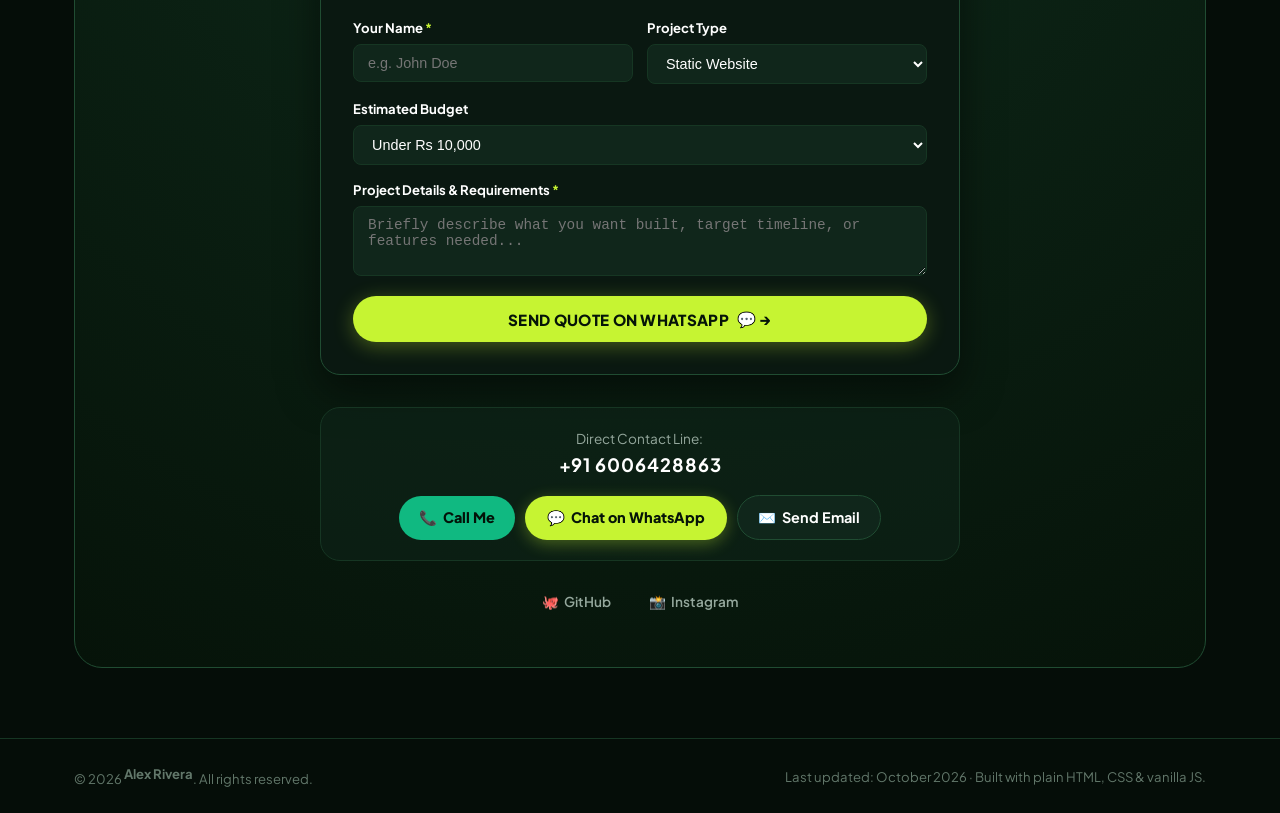
==== commit 4e9f8551: "chore: add PWA support and update project configuration" ====
--- a/index.html
+++ b/index.html
@@ -3,21 +3,28 @@
 <head>
   <meta charset="UTF-8" />
   <meta name="viewport" content="width=device-width, initial-scale=1.0" />
-  <title>Alex Rivera - Freelance Developer Portfolio &amp; Project Showroom</title>
-  <meta name="description" content="Portfolio and interactive project showroom for freelance developer Alex Rivera. Test live web apps, websites, and games inside the browser or buy turnkey code on WhatsApp." />
+  <title>Developer Portfolio &amp; Project Showroom</title>
+  <meta name="description" content="Portfolio and interactive project showroom. Test live web apps, websites, and games inside the browser or buy turnkey code on WhatsApp." />
   
   <!-- Open Graph / Social Sharing Meta -->
-  <meta property="og:title" content="Alex Rivera - Developer Portfolio &amp; Project Showroom" />
+  <meta property="og:title" content="Developer Portfolio &amp; Project Showroom" />
   <meta property="og:description" content="Try live interactive web apps and games directly in your browser. Available for hire and turnkey code purchases." />
   <meta property="og:type" content="website" />
   <meta name="twitter:card" content="summary_large_image" />
 
-  <!-- Google Fonts: Plus Jakarta Sans (Clean Modern Sans) & Caveat (Handwritten Script Accent) -->
+  <!-- PWA Manifest & Mobile Web App Meta -->
+  <link rel="manifest" href="./manifest.json" />
+  <meta name="theme-color" content="#050d08" />
+  <meta name="apple-mobile-web-app-capable" content="yes" />
+  <meta name="apple-mobile-web-app-status-bar-style" content="black-translucent" />
+  <link rel="apple-touch-icon" href="data:image/svg+xml,<svg xmlns='http://www.w3.org/2000/svg' viewBox='0 0 192 192'><rect width='192' height='192' rx='40' fill='%23050d08'/><circle cx='96' cy='96' r='60' fill='%2310261b' stroke='%23c6f432' stroke-width='8'/><text x='96' y='116' font-size='64' font-weight='bold' fill='%23c6f432' text-anchor='middle'>⚡</text></svg>" />
+
+  <!-- Google Fonts: Plus Jakarta Sans & Caveat -->
   <link rel="preconnect" href="https://fonts.googleapis.com" />
   <link rel="preconnect" href="https://fonts.gstatic.com" crossorigin />
   <link href="https://fonts.googleapis.com/css2?family=Caveat:wght@600;700&family=Plus+Jakarta+Sans:wght@400;500;600;700;800&display=swap" rel="stylesheet" />
 
-  <!-- Vanilla CSS Stylesheet (Compatible with Acode & GitHub Pages) -->
+  <!-- Vanilla CSS Stylesheet -->
   <link rel="stylesheet" href="./style.css" />
 </head>
 <body>
@@ -28,7 +35,7 @@
       <!-- Owner Brand from CONFIG -->
       <a href="#hero" class="brand" aria-label="Home">
         <span class="brand-dot"></span>
-        <span class="bind-brand-name brand-text">Alex Rivera</span>
+        <span class="bind-brand-name brand-text">Developer</span>
       </a>
 
       <!-- Floating White Pill Navigation (Desktop) -->
@@ -36,7 +43,8 @@
         <a href="#hero" class="nav-item active">Home</a>
         <a href="#projects" class="nav-item">Projects</a>
         <a href="#projects" class="nav-item" onclick="ShowroomApp.setFilter('forsale')">For Sale</a>
-        <a href="#about" class="nav-item">About</a>
+        <a href="#services" class="nav-item">Services</a>
+        <a href="#faq" class="nav-item">FAQ</a>
         <a href="#contact" class="nav-item">Contact</a>
       </nav>
 
@@ -59,7 +67,9 @@
       <a href="#types" class="mobile-nav-item">Browse Types</a>
       <a href="#projects" class="mobile-nav-item">All Projects</a>
       <a href="#projects" class="mobile-nav-item" onclick="ShowroomApp.setFilter('forsale')">For Sale</a>
-      <a href="#about" class="mobile-nav-item">About</a>
+      <a href="#services" class="mobile-nav-item">Services</a>
+      <a href="#testimonials" class="mobile-nav-item">Reviews</a>
+      <a href="#faq" class="mobile-nav-item">FAQ</a>
       <a href="#contact" class="mobile-nav-item">Contact</a>
     </div>
   </header>
@@ -67,7 +77,7 @@
   <!-- Main Content -->
   <main>
 
-    <!-- Hero Section (Dark Forest Green with Cursive Accent & Glowing Concentric Rings) -->
+    <!-- Hero Section -->
     <section class="hero-section" id="hero">
       <div class="container">
         <div class="hero-grid">
@@ -100,7 +110,7 @@
               </div>
             </div>
 
-            <!-- Row of 4 Trust Items (Computed from Data) -->
+            <!-- Row of 4 Trust Items -->
             <div class="trust-badges-row">
               <div class="trust-item">
                 <div class="trust-icon-box">💻</div>
@@ -137,7 +147,7 @@
 
           </div>
 
-          <!-- Right Hero Visual Showcase (Browser & Mobile Device Frame Mockup over Halo Ring) -->
+          <!-- Right Hero Visual Showcase -->
           <div class="hero-visual">
             <div class="visual-rings-container">
               <div class="halo-ring halo-ring-1"></div>
@@ -153,7 +163,7 @@
                       <span class="dot dot-yellow"></span>
                       <span class="dot dot-green"></span>
                     </div>
-                    <div class="browser-address">https://alexrivera.dev/showroom</div>
+                    <div class="browser-address" id="browserAddressBar">https://showroom.dev</div>
                   </div>
                   <div class="browser-content">
                     <div>
@@ -192,7 +202,7 @@
       </div>
     </section>
 
-    <!-- "Browse By Type" Section (4 Cards: Apps, Websites, Games, For Sale) -->
+    <!-- "Browse By Type" Section -->
     <section class="section-browse-type" id="types">
       <div class="container">
         
@@ -202,18 +212,15 @@
         </div>
 
         <div class="type-cards-grid">
-          
-          <!-- Card 1: Apps -->
           <div class="type-card" data-filter="app">
             <div class="type-card-icon-box">📱</div>
             <div class="type-card-info">
               <h3>Apps</h3>
-              <div class="type-card-count" id="typeCountApps">1 Available</div>
+              <div class="type-card-count" id="typeCountApps">2 Available</div>
               <div class="type-card-link">Browse Apps <span>→</span></div>
             </div>
           </div>
 
-          <!-- Card 2: Websites -->
           <div class="type-card" data-filter="website">
             <div class="type-card-icon-box">🌐</div>
             <div class="type-card-info">
@@ -223,7 +230,6 @@
             </div>
           </div>
 
-          <!-- Card 3: Games -->
           <div class="type-card" data-filter="game">
             <div class="type-card-icon-box">🎮</div>
             <div class="type-card-info">
@@ -233,49 +239,59 @@
             </div>
           </div>
 
-          <!-- Card 4: For Sale -->
           <div class="type-card" data-filter="forsale">
             <div class="type-card-icon-box">🏷️</div>
             <div class="type-card-info">
               <h3>For Sale</h3>
-              <div class="type-card-count" id="typeCountSale">3 Turnkey Builds</div>
+              <div class="type-card-count" id="typeCountSale">4 Turnkey Builds</div>
               <div class="type-card-link">Browse For Sale <span>→</span></div>
             </div>
           </div>
-
-        </div>
-
-      </div>
-    </section>
-
-    <!-- Projects Showroom Section (Filter Chips + Responsive Grid) -->
+        </div>
+
+      </div>
+    </section>
+
+    <!-- Projects Showroom Section (Search & Sort + Filter Chips + Grid) -->
     <section class="section-projects" id="projects">
       <div class="container">
-        
         <div class="projects-header-wrap">
           <h2>Project Showroom</h2>
           <p>Try any build live inside this page. Ready-made projects marked with prices can be acquired immediately.</p>
         </div>
 
-        <!-- Filter Chips Bar (Segmented Controls) -->
-        <div class="filter-bar" id="filterChipsWrap" role="tablist" aria-label="Project Categories">
-          <!-- Populated by script.js -->
-        </div>
-
-        <!-- Responsive Projects Grid: 1 col on mobile, 2 col on tablet, 3 col on desktop -->
-        <div class="projects-grid" id="projectsGrid">
-          <!-- Dynamically rendered by script.js -->
-        </div>
-
-      </div>
-    </section>
-
-    <!-- Bottom Wide Featured Banner: "Featured For Sale Project" -->
+        <!-- Search and Sort Controls -->
+        <div class="search-sort-container">
+          <div class="search-input-wrap">
+            <span class="search-icon">🔍</span>
+            <input type="text" id="projectSearchInput" class="project-search-input" placeholder="Search by title, description, or tech stack..." aria-label="Search projects" autocomplete="off" />
+            <button id="projectSearchClear" class="search-clear-btn" aria-label="Clear search">✕</button>
+          </div>
+          <div class="sort-select-wrap">
+            <label for="projectSortSelect" class="sort-label">Sort:</label>
+            <select id="projectSortSelect" class="project-sort-select" aria-label="Sort projects">
+              <option value="featured">Featured First</option>
+              <option value="newest">Newest First</option>
+              <option value="forsale">For Sale First</option>
+              <option value="price-asc">Price: Low to High</option>
+              <option value="price-desc">Price: High to Low</option>
+            </select>
+          </div>
+        </div>
+
+        <!-- Filter Chips Bar -->
+        <div class="filter-bar" id="filterChipsWrap" role="tablist" aria-label="Project Categories"></div>
+
+        <!-- Responsive Projects Grid -->
+        <div class="projects-grid" id="projectsGrid"></div>
+      </div>
+    </section>
+
+    <!-- Bottom Wide Featured Banner -->
     <section class="section-featured-banner">
       <div class="container">
         <div class="featured-sale-banner">
           <div class="featured-banner-grid">
-            
             <div class="featured-visual-box">
               <div class="featured-ring">
                 <div class="featured-preview-card">
@@ -287,9 +303,7 @@
 
             <div class="featured-content">
               <div class="banner-badge">FEATURED FOR SALE PROJECT</div>
-              <h2 class="banner-title" id="saleBannerTitle">
-                Bazario Marketplace
-              </h2>
+              <h2 class="banner-title" id="saleBannerTitle">Bazario Marketplace</h2>
               <p class="banner-desc" id="saleBannerDesc">
                 Complete mobile-first e-commerce app with cart management, catalog browsing, and instant WhatsApp ordering. Turnkey source code ready for immediate handover.
               </p>
@@ -304,8 +318,56 @@
                 </button>
               </div>
             </div>
-
-          </div>
+          </div>
+        </div>
+      </div>
+    </section>
+
+    <!-- Services Section (Before Contact) -->
+    <section class="section-services" id="services">
+      <div class="container">
+        <div class="section-head-split">
+          <div>
+            <div class="hero-overline" style="margin-bottom: 6px;">CUSTOM WORK</div>
+            <h2 class="section-title">Services &amp; Development</h2>
+          </div>
+          <span style="font-size: 0.85rem; color: var(--text-muted);">Direct Developer Rates</span>
+        </div>
+
+        <div class="services-grid" id="servicesGrid">
+          <!-- Dynamically populated from SERVICES in projects.js -->
+        </div>
+      </div>
+    </section>
+
+    <!-- Testimonials Section -->
+    <section class="section-testimonials" id="testimonials">
+      <div class="container">
+        <div class="section-head-split">
+          <div>
+            <div class="hero-overline" style="margin-bottom: 6px;">SOCIAL PROOF</div>
+            <h2 class="section-title">Client Feedback</h2>
+          </div>
+          <span style="font-size: 0.85rem; color: var(--text-muted);">Verified Turnkey Buyers</span>
+        </div>
+
+        <div class="testimonials-carousel" id="testimonialsCarousel">
+          <!-- Dynamically populated from TESTIMONIALS in projects.js -->
+        </div>
+      </div>
+    </section>
+
+    <!-- FAQ Section (Accordion) -->
+    <section class="section-faq" id="faq">
+      <div class="container">
+        <div class="projects-header-wrap" style="text-align: left; margin-bottom: 24px;">
+          <div class="hero-overline" style="margin-bottom: 6px;">CLARITY &amp; PRICING</div>
+          <h2 style="font-size: clamp(1.6rem, 5vw, 2.2rem);">Frequently Asked Questions</h2>
+          <p style="margin: 0; max-width: 600px;">Everything you need to know about buying turnkey projects, post-purchase support, and custom software builds.</p>
+        </div>
+
+        <div class="faq-accordion" id="faqAccordion">
+          <!-- Dynamically populated from FAQ in projects.js -->
         </div>
       </div>
     </section>
@@ -315,27 +377,22 @@
       <div class="container">
         <div class="about-card">
           <div class="about-grid">
-            
             <div class="about-left">
-              <h2>About <span class="bind-brand-name">Alex Rivera</span></h2>
-              <p class="about-text" id="aboutText">
-                Loading developer biography...
-              </p>
+              <h2>About <span class="bind-brand-name">Developer</span></h2>
+              <p class="about-text" id="aboutText">Loading developer biography...</p>
 
               <div class="skills-heading">Technical Stack &amp; Skills</div>
-              <div class="skills-tags-wrap" id="skillsList">
-                <!-- Dynamically populated from CONFIG.skills -->
-              </div>
+              <div class="skills-tags-wrap" id="skillsList"></div>
             </div>
 
             <div class="about-stats-box">
               <div class="stat-row">
                 <span class="stat-label">Total Portfolio Builds</span>
-                <span class="stat-number bind-total-projects">5</span>
+                <span class="stat-number bind-total-projects">6</span>
               </div>
               <div class="stat-row">
                 <span class="stat-label">Turnkey Projects For Sale</span>
-                <span class="stat-number" id="forSaleCount">3</span>
+                <span class="stat-number" id="forSaleCount">4</span>
               </div>
               <div class="stat-row">
                 <span class="stat-label">Interactive Live Demos</span>
@@ -346,33 +403,91 @@
                 <span class="stat-number" style="font-size: 1rem; color: #86efac;">● Available for Hire</span>
               </div>
             </div>
-
-          </div>
-        </div>
-      </div>
-    </section>
-
-    <!-- Contact Section -->
+          </div>
+        </div>
+      </div>
+    </section>
+
+    <!-- Contact & Request a Quote Section -->
     <section class="section-contact" id="contact">
       <div class="container">
         <div class="contact-box">
           <h2>Let's Build Your Next Project</h2>
-          <p>
-            Need a custom web app or want to acquire one of the turnkey builds above? Get in touch directly on WhatsApp for an instant response.
-          </p>
-
-          <div class="contact-btn-group">
-            <a href="#" id="contactWaBtn" class="btn-contact-wa" target="_blank" rel="noopener noreferrer">
-              <span>💬</span>
-              <span>Chat on WhatsApp</span>
-            </a>
-            <a href="#" id="contactEmailBtn" class="btn-contact-email">
-              <span>✉️</span>
-              <span>Send Email</span>
-            </a>
-          </div>
-
-          <div class="social-links">
+          <p>Need a custom web app or want to acquire one of the turnkey builds above? Send a quick WhatsApp quote request or call directly.</p>
+
+          <!-- Request a Quote Form -->
+          <div class="quote-form-card">
+            <h3 class="quote-form-title">⚡ Request a Quick Quote</h3>
+            <p class="quote-form-sub">Fill out the brief below and click send. It will format your inquiry into a pre-filled WhatsApp message instantly.</p>
+            
+            <form id="quoteForm" class="quote-form" novalidate>
+              <div class="form-row">
+                <div class="form-group">
+                  <label for="quoteName" class="form-label">Your Name <span style="color:var(--accent-lime); font-weight:bold;">*</span></label>
+                  <input type="text" id="quoteName" class="form-control" placeholder="e.g. John Doe" required />
+                  <span class="form-error" id="quoteNameError">Please enter your name.</span>
+                </div>
+                
+                <div class="form-group">
+                  <label for="quoteType" class="form-label">Project Type</label>
+                  <select id="quoteType" class="form-control">
+                    <option value="Static Website">Static Website</option>
+                    <option value="Android App">Android App</option>
+                    <option value="Web Game">Interactive Web Game</option>
+                    <option value="Custom Project">Custom Software / SaaS</option>
+                    <option value="Turnkey Code">Buy Existing Project</option>
+                  </select>
+                </div>
+              </div>
+
+              <div class="form-group">
+                <label for="quoteBudget" class="form-label">Estimated Budget</label>
+                <select id="quoteBudget" class="form-control">
+                  <option value="Under Rs 10,000">Under Rs 10,000</option>
+                  <option value="Rs 10,000 - 25,000">Rs 10,000 – Rs 25,000</option>
+                  <option value="Rs 25,000 - 50,000">Rs 25,000 – Rs 50,000</option>
+                  <option value="Rs 50,000+">Rs 50,000+</option>
+                  <option value="Flexible / Discuss">Flexible / Let's Discuss</option>
+                </select>
+              </div>
+
+              <div class="form-group">
+                <label for="quoteDetails" class="form-label">Project Details &amp; Requirements <span style="color:var(--accent-lime); font-weight:bold;">*</span></label>
+                <textarea id="quoteDetails" class="form-control" rows="3" placeholder="Briefly describe what you want built, target timeline, or features needed..." required></textarea>
+                <span class="form-error" id="quoteDetailsError">Please provide a few project details.</span>
+              </div>
+
+              <button type="submit" class="btn-primary-pill" style="width: 100%; justify-content: center; margin-top: 6px;">
+                <span>SEND QUOTE ON WHATSAPP</span>
+                <span>💬 →</span>
+              </button>
+            </form>
+          </div>
+
+          <!-- Direct Phone & Contact Details -->
+          <div class="direct-contact-bar">
+            <div class="direct-phone-display">
+              <span style="font-size: 0.85rem; color: var(--text-muted); display: block;">Direct Contact Line:</span>
+              <strong id="displayPhoneText" style="font-size: 1.15rem; color: #ffffff; letter-spacing: 0.05em;">+91 6006428863</strong>
+            </div>
+            
+            <div class="contact-btn-group" style="margin-bottom: 0;">
+              <a href="#" id="contactCallBtn" class="btn-contact-call">
+                <span>📞</span>
+                <span>Call Me</span>
+              </a>
+              <a href="#" id="contactWaBtn" class="btn-contact-wa" target="_blank" rel="noopener noreferrer">
+                <span>💬</span>
+                <span>Chat on WhatsApp</span>
+              </a>
+              <a href="#" id="contactEmailBtn" class="btn-contact-email">
+                <span>✉️</span>
+                <span>Send Email</span>
+              </a>
+            </div>
+          </div>
+
+          <div class="social-links" style="margin-top: 24px;">
             <a href="#" id="githubLink" class="social-link" target="_blank" rel="noopener noreferrer">
               <span>🐙</span> GitHub
             </a>
@@ -390,20 +505,34 @@
   <footer class="footer">
     <div class="container footer-content">
       <div>
-        &copy; <span id="currentYear">2026</span> <strong class="bind-brand-name">Alex Rivera</strong>. All rights reserved.
+        &copy; <span id="currentYear">2026</span> <strong class="bind-brand-name">Developer</strong>. All rights reserved.
       </div>
       <div>
-        Built with plain HTML, CSS &amp; vanilla JavaScript. Zero build step.
+        Last updated: <span id="footerLastUpdated">October 2026</span> · Built with plain HTML, CSS &amp; vanilla JS.
       </div>
     </div>
   </footer>
 
   <!-- ==========================================================================
-       Live Demo Full-Screen Modal (Core Feature)
+       Floating Action Buttons & Notifications
+       ========================================================================== -->
+  <!-- Floating Quick WhatsApp Button -->
+  <a href="#" id="floatingWaBtn" class="floating-wa-btn" target="_blank" rel="noopener noreferrer" aria-label="Chat on WhatsApp" title="Chat on WhatsApp">
+    <span>💬</span>
+  </a>
+
+  <!-- Back to Top Button -->
+  <button id="backToTopBtn" class="back-to-top-btn" aria-label="Back to top" title="Scroll to top">
+    ↑
+  </button>
+
+  <!-- Reusable Toast Component -->
+  <div id="toastNotification" class="toast-notification" role="status" aria-live="polite"></div>
+
+  <!-- ==========================================================================
+       Live Demo Full-Screen Modal
        ========================================================================== -->
   <div class="modal-overlay" id="demoModal" role="dialog" aria-modal="true" aria-labelledby="modalTitle">
-    
-    <!-- Modal Top Bar -->
     <div class="modal-top-bar">
       <div class="modal-title-wrap">
         <span class="type-tag modal-type-badge" id="modalTypeTag">APP</span>
@@ -411,41 +540,40 @@
       </div>
 
       <div class="modal-actions">
+        <!-- Share button in modal -->
+        <button class="btn-modal-action" id="modalShareBtn" title="Share project link">
+          <span>🔗</span>
+          <span class="hide-on-mobile">Share</span>
+        </button>
+
         <!-- Open in New Tab -->
         <a href="#" id="modalNewTabBtn" class="btn-modal-action" target="_blank" rel="noopener noreferrer" title="Open preview in a new tab">
           <span>↗</span>
           <span class="hide-on-mobile">New Tab</span>
         </a>
 
-        <!-- Download APK (Shown only if project.apkUrl exists) -->
+        <!-- Download APK -->
         <a href="#" id="modalApkBtn" class="btn-modal-action" download style="display:none;" title="Download Android APK package">
           <span>⬇</span>
           <span>APK</span>
         </a>
 
-        <!-- WhatsApp Buy / Enquire -->
+        <!-- Buy / Enquire WhatsApp -->
         <a href="#" id="modalBuyBtn" class="btn-modal-action btn-modal-buy" target="_blank" rel="noopener noreferrer">
           <span>💬</span>
-          <span>Buy Project</span>
+          <span id="modalBuyBtnText">Buy Project</span>
         </a>
 
-        <!-- Close Button (X) -->
-        <button class="btn-modal-close" id="modalCloseBtn" aria-label="Close modal">
-          ✕
-        </button>
+        <button class="btn-modal-close" id="modalCloseBtn" aria-label="Close modal">✕</button>
       </div>
     </div>
 
-    <!-- Modal Body -->
     <div class="modal-body">
-      
-      <!-- Loading Spinner -->
       <div class="modal-spinner-wrap" id="modalSpinner">
         <div class="spinner"></div>
         <div class="spinner-text">Loading live interactive preview...</div>
       </div>
 
-      <!-- Fallback Error Message (Shown if iframe fails or exceeds 8 seconds) -->
       <div class="modal-error-box" id="modalErrorBox">
         <div class="error-icon">⚠️</div>
         <h4>This site cannot be previewed here</h4>
@@ -455,14 +583,10 @@
         </a>
       </div>
 
-      <!-- Iframe / Video Container -->
       <div id="modalFrameContainer" style="width:100%; height:100%;"></div>
-
     </div>
-
   </div>
 
-  <!-- Vanilla Scripts: Only projects.js and script.js -->
   <script src="./projects.js"></script>
   <script src="./script.js"></script>
 </body>
--- a/style.css
+++ b/style.css
@@ -106,7 +106,7 @@
   display: block;
 }
 
-/* Base Container with Safe Responsive Paddings */
+/* Base Container */
 .container {
   width: 100%;
   max-width: 1180px;
@@ -128,7 +128,7 @@
   max-width: 100%;
   backdrop-filter: blur(16px);
   -webkit-backdrop-filter: blur(16px);
-  background: rgba(5, 13, 8, 0.86);
+  background: rgba(5, 13, 8, 0.88);
   border-bottom: 1px solid rgba(22, 54, 35, 0.65);
 }
 
@@ -183,7 +183,7 @@
   box-shadow: 0 4px 20px rgba(0, 0, 0, 0.45);
 }
 
-@media (min-width: 860px) {
+@media (min-width: 960px) {
   .floating-nav {
     display: flex;
     align-items: center;
@@ -194,9 +194,9 @@
 .nav-item {
   display: inline-flex;
   align-items: center;
-  padding: 8px 18px;
+  padding: 8px 16px;
   border-radius: var(--radius-full);
-  font-size: 0.85rem;
+  font-size: 0.84rem;
   font-weight: 700;
   color: #162a1e;
   transition: var(--transition-fast);
@@ -248,7 +248,6 @@
   display: none;
 }
 
-/* Responsive Adaptive WhatsApp Button */
 @media (max-width: 500px) {
   .header-wa-label {
     display: none;
@@ -287,7 +286,7 @@
   flex-shrink: 0;
 }
 
-@media (min-width: 860px) {
+@media (min-width: 960px) {
   .btn-mobile-menu {
     display: none;
   }
@@ -402,7 +401,6 @@
   margin-bottom: 26px;
 }
 
-/* Hero Action Buttons */
 .hero-cta-row {
   display: flex;
   flex-wrap: wrap;
@@ -556,7 +554,7 @@
 }
 
 /* ==========================================================================
-   Hero Visual Showcase: Strictly Constrained
+   Hero Visual Showcase
    ========================================================================== */
 .hero-visual {
   position: relative;
@@ -733,7 +731,6 @@
   padding-top: 8px;
 }
 
-/* Phone Mockup Strictly Contained */
 .phone-mockup {
   position: absolute;
   right: 2%;
@@ -930,7 +927,7 @@
 }
 
 /* ==========================================================================
-   Projects Showroom Section & Filter Chips
+   Projects Showroom Section: Search, Sort & Status Badges
    ========================================================================== */
 .section-projects {
   padding-top: 16px;
@@ -941,7 +938,7 @@
 
 .projects-header-wrap {
   text-align: center;
-  margin-bottom: 28px;
+  margin-bottom: 24px;
   width: 100%;
 }
 
@@ -957,6 +954,95 @@
   font-size: clamp(0.85rem, 2.5vw, 0.95rem);
   max-width: 520px;
   margin: 0 auto;
+}
+
+/* Search and Sort Container */
+.search-sort-container {
+  display: flex;
+  flex-wrap: wrap;
+  gap: 10px;
+  align-items: center;
+  justify-content: space-between;
+  margin-bottom: 20px;
+  width: 100%;
+}
+
+.search-input-wrap {
+  position: relative;
+  flex: 1 1 260px;
+  display: flex;
+  align-items: center;
+}
+
+.search-icon {
+  position: absolute;
+  left: 14px;
+  font-size: 0.9rem;
+  color: var(--text-muted);
+  pointer-events: none;
+}
+
+.project-search-input {
+  width: 100%;
+  padding: 10px 38px 10px 40px;
+  background: var(--bg-card);
+  border: 1px solid var(--border-subtle);
+  border-radius: var(--radius-full);
+  color: #ffffff;
+  font-size: 0.88rem;
+  outline: none;
+  transition: var(--transition-fast);
+}
+
+.project-search-input:focus {
+  border-color: var(--accent-lime);
+  box-shadow: 0 0 14px rgba(198, 244, 50, 0.2);
+}
+
+.search-clear-btn {
+  position: absolute;
+  right: 12px;
+  background: none;
+  border: none;
+  color: var(--text-muted);
+  font-size: 0.85rem;
+  cursor: pointer;
+  padding: 4px;
+  display: none;
+}
+
+.search-clear-btn.show {
+  display: block;
+}
+
+.sort-select-wrap {
+  display: flex;
+  align-items: center;
+  gap: 8px;
+  flex-shrink: 0;
+}
+
+.sort-label {
+  font-size: 0.82rem;
+  font-weight: 700;
+  color: var(--text-muted);
+}
+
+.project-sort-select {
+  background: var(--bg-card);
+  border: 1px solid var(--border-subtle);
+  color: #ffffff;
+  padding: 9px 16px;
+  border-radius: var(--radius-full);
+  font-size: 0.82rem;
+  font-weight: 600;
+  outline: none;
+  cursor: pointer;
+  transition: var(--transition-fast);
+}
+
+.project-sort-select:focus {
+  border-color: var(--accent-lime);
 }
 
 /* Filter Chips Bar */
@@ -1013,7 +1099,7 @@
   background: rgba(0, 0, 0, 0.15);
 }
 
-/* Projects Grid: 1 col on mobile, 2 col on tablet, 3 col on desktop */
+/* Projects Grid */
 .projects-grid {
   display: grid;
   grid-template-columns: 1fr;
@@ -1058,7 +1144,6 @@
   }
 }
 
-/* Media Thumbnail / Automated Initials Gradient */
 .card-media {
   position: relative;
   width: 100%;
@@ -1145,6 +1230,31 @@
   display: inline-flex;
   align-items: center;
   gap: 3px;
+  white-space: nowrap;
+}
+
+/* Status Badges */
+.status-badge-sold {
+  background: rgba(148, 163, 184, 0.16);
+  border: 1px solid #64748b;
+  color: #94a3b8;
+  font-size: 0.68rem;
+  font-weight: 800;
+  padding: 3px 8px;
+  border-radius: var(--radius-full);
+  text-transform: uppercase;
+  white-space: nowrap;
+}
+
+.status-badge-coming-soon {
+  background: rgba(56, 189, 248, 0.16);
+  border: 1px solid rgba(56, 189, 248, 0.45);
+  color: #38bdf8;
+  font-size: 0.68rem;
+  font-weight: 800;
+  padding: 3px 8px;
+  border-radius: var(--radius-full);
+  text-transform: uppercase;
   white-space: nowrap;
 }
 
@@ -1178,7 +1288,6 @@
   word-break: break-word;
 }
 
-/* Tech Stack Tags */
 .card-tech-tags {
   display: flex;
   flex-wrap: wrap;
@@ -1202,14 +1311,14 @@
 
 /* Card Action Buttons (Min 44px tap target) */
 .card-actions {
-  display: grid;
-  grid-template-columns: 1.15fr 0.85fr;
+  display: flex;
   gap: 8px;
   margin-top: auto;
   width: 100%;
 }
 
 .btn-card-demo {
+  flex: 1 1 auto;
   background: var(--bg-surface);
   border: 1px solid var(--border-light);
   color: #ffffff;
@@ -1229,7 +1338,7 @@
   min-width: 0;
 }
 
-.btn-card-demo:hover {
+.btn-card-demo:hover:not(.btn-disabled) {
   background: var(--accent-lime);
   color: var(--accent-lime-text);
   border-color: var(--accent-lime);
@@ -1237,6 +1346,7 @@
 }
 
 .btn-card-buy {
+  flex: 0.8 1 auto;
   background: rgba(198, 244, 50, 0.12);
   border: 1px solid var(--border-light);
   color: var(--accent-lime);
@@ -1256,10 +1366,36 @@
   min-width: 0;
 }
 
-.btn-card-buy:hover {
+.btn-card-buy:hover:not(.btn-disabled) {
   background: var(--accent-lime);
   color: var(--accent-lime-text);
   border-color: var(--accent-lime);
+}
+
+.btn-card-share {
+  width: 44px;
+  height: 44px;
+  border-radius: var(--radius-md);
+  background: var(--bg-surface);
+  border: 1px solid var(--border-subtle);
+  color: var(--text-muted);
+  display: inline-flex;
+  align-items: center;
+  justify-content: center;
+  font-size: 1rem;
+  flex-shrink: 0;
+  transition: var(--transition-fast);
+}
+
+.btn-card-share:hover {
+  color: var(--accent-lime);
+  border-color: var(--accent-lime);
+}
+
+.btn-disabled {
+  opacity: 0.45;
+  cursor: not-allowed;
+  pointer-events: none;
 }
 
 .empty-state {
@@ -1281,6 +1417,7 @@
 .empty-state p {
   color: var(--text-muted);
   font-size: 0.88rem;
+  margin-bottom: 16px;
 }
 
 /* ==========================================================================
@@ -1411,6 +1548,270 @@
 }
 
 /* ==========================================================================
+   Services Section (Custom Work)
+   ========================================================================== */
+.section-services {
+  padding-top: 20px;
+  padding-bottom: 56px;
+  width: 100%;
+  max-width: 100%;
+}
+
+.services-grid {
+  display: grid;
+  grid-template-columns: 1fr;
+  gap: 16px;
+  width: 100%;
+}
+
+@media (min-width: 640px) {
+  .services-grid {
+    grid-template-columns: repeat(2, 1fr);
+  }
+}
+
+@media (min-width: 1024px) {
+  .services-grid {
+    grid-template-columns: repeat(4, 1fr);
+  }
+}
+
+.service-card {
+  background: var(--bg-card);
+  border: 1px solid var(--border-subtle);
+  border-radius: var(--radius-lg);
+  padding: 24px 20px;
+  display: flex;
+  flex-direction: column;
+  justify-content: space-between;
+  transition: var(--transition-normal);
+  min-width: 0;
+}
+
+.service-card:hover {
+  border-color: var(--accent-lime);
+  background: var(--bg-card-hover);
+  transform: translateY(-3px);
+  box-shadow: 0 12px 28px rgba(0, 0, 0, 0.4), 0 0 16px rgba(198, 244, 50, 0.12);
+}
+
+.service-icon-box {
+  width: 48px;
+  height: 48px;
+  border-radius: var(--radius-md);
+  background: radial-gradient(circle, #153826 0%, #091a11 85%);
+  border: 1px solid var(--border-light);
+  display: flex;
+  align-items: center;
+  justify-content: center;
+  font-size: 1.4rem;
+  margin-bottom: 16px;
+  color: var(--accent-lime);
+}
+
+.service-card h3 {
+  font-size: 1.15rem;
+  font-weight: 800;
+  color: #ffffff;
+  margin-bottom: 8px;
+}
+
+.service-card p {
+  font-size: 0.86rem;
+  color: var(--text-muted);
+  line-height: 1.5;
+  margin-bottom: 20px;
+  flex-grow: 1;
+}
+
+.service-price-tag {
+  font-size: 0.82rem;
+  font-weight: 800;
+  color: var(--accent-lime);
+  background: rgba(198, 244, 50, 0.1);
+  padding: 4px 10px;
+  border-radius: var(--radius-full);
+  display: inline-block;
+  margin-bottom: 14px;
+}
+
+.btn-service-enquire {
+  background: var(--bg-surface);
+  border: 1px solid var(--border-light);
+  color: #ffffff;
+  padding: 10px 16px;
+  border-radius: var(--radius-md);
+  font-size: 0.84rem;
+  font-weight: 700;
+  display: flex;
+  align-items: center;
+  justify-content: center;
+  gap: 6px;
+  transition: var(--transition-fast);
+  min-height: 44px;
+  width: 100%;
+}
+
+.service-card:hover .btn-service-enquire {
+  background: var(--accent-lime);
+  color: var(--accent-lime-text);
+  border-color: var(--accent-lime);
+}
+
+/* ==========================================================================
+   Testimonials Section
+   ========================================================================== */
+.section-testimonials {
+  padding-top: 20px;
+  padding-bottom: 56px;
+  width: 100%;
+  max-width: 100%;
+}
+
+.testimonials-carousel {
+  display: flex;
+  gap: 16px;
+  overflow-x: auto;
+  scroll-snap-type: x mandatory;
+  -webkit-overflow-scrolling: touch;
+  padding-bottom: 12px;
+  width: 100%;
+}
+
+.testimonials-carousel::-webkit-scrollbar {
+  height: 6px;
+}
+
+.testimonials-carousel::-webkit-scrollbar-thumb {
+  background: var(--border-light);
+  border-radius: 3px;
+}
+
+.testimonial-card {
+  flex: 0 0 clamp(270px, 80vw, 360px);
+  scroll-snap-align: start;
+  background: var(--bg-card);
+  border: 1px solid var(--border-subtle);
+  border-radius: var(--radius-lg);
+  padding: 22px 20px;
+  display: flex;
+  flex-direction: column;
+  justify-content: space-between;
+}
+
+.testimonial-text {
+  font-size: 0.92rem;
+  color: var(--text-primary);
+  line-height: 1.6;
+  font-style: italic;
+  margin-bottom: 18px;
+}
+
+.testimonial-author {
+  display: flex;
+  align-items: center;
+  gap: 10px;
+}
+
+.testimonial-avatar {
+  width: 38px;
+  height: 38px;
+  border-radius: 50%;
+  background: #143522;
+  color: var(--accent-lime);
+  font-weight: 800;
+  display: flex;
+  align-items: center;
+  justify-content: center;
+  font-size: 0.85rem;
+  flex-shrink: 0;
+  border: 1px solid var(--border-light);
+}
+
+.testimonial-name {
+  font-size: 0.9rem;
+  font-weight: 800;
+  color: #ffffff;
+}
+
+.testimonial-role {
+  font-size: 0.75rem;
+  color: var(--text-muted);
+}
+
+/* ==========================================================================
+   FAQ Section (Accordion)
+   ========================================================================== */
+.section-faq {
+  padding-top: 20px;
+  padding-bottom: 60px;
+  width: 100%;
+  max-width: 100%;
+}
+
+.faq-accordion {
+  display: flex;
+  flex-direction: column;
+  gap: 10px;
+  width: 100%;
+}
+
+.faq-item {
+  background: var(--bg-card);
+  border: 1px solid var(--border-subtle);
+  border-radius: var(--radius-md);
+  overflow: hidden;
+  transition: var(--transition-fast);
+}
+
+.faq-item.active {
+  border-color: var(--border-light);
+}
+
+.faq-question {
+  width: 100%;
+  padding: 16px 20px;
+  display: flex;
+  align-items: center;
+  justify-content: space-between;
+  gap: 12px;
+  background: none;
+  border: none;
+  color: #ffffff;
+  font-size: 0.95rem;
+  font-weight: 700;
+  text-align: left;
+  cursor: pointer;
+  min-height: 52px;
+}
+
+.faq-icon {
+  font-size: 1.2rem;
+  color: var(--accent-lime);
+  transition: transform var(--transition-fast);
+  flex-shrink: 0;
+}
+
+.faq-item.active .faq-icon {
+  transform: rotate(45deg);
+}
+
+.faq-answer {
+  max-height: 0;
+  overflow: hidden;
+  transition: max-height 0.28s cubic-bezier(0.16, 1, 0.3, 1), padding 0.28s ease;
+  padding: 0 20px;
+  color: var(--text-muted);
+  font-size: 0.9rem;
+  line-height: 1.6;
+}
+
+.faq-item.active .faq-answer {
+  max-height: 250px;
+  padding: 0 20px 18px 20px;
+}
+
+/* ==========================================================================
    About Section
    ========================================================================== */
 .section-about {
@@ -1531,7 +1932,7 @@
 }
 
 /* ==========================================================================
-   Contact Section
+   Contact Section & Request a Quote Form
    ========================================================================== */
 .section-contact {
   padding-top: 24px;
@@ -1545,7 +1946,7 @@
   background: radial-gradient(circle at 50% 0%, #0f2c1c 0%, #061309 100%);
   border: 1px solid var(--border-light);
   border-radius: var(--radius-xl);
-  padding: clamp(32px, 6vw, 56px) clamp(16px, 4vw, 36px);
+  padding: clamp(28px, 5vw, 48px) clamp(16px, 4vw, 36px);
   width: 100%;
   max-width: 100%;
   overflow: hidden;
@@ -1561,56 +1962,181 @@
 .contact-box p {
   color: var(--text-muted);
   font-size: clamp(0.9rem, 2.5vw, 1rem);
-  max-width: 500px;
+  max-width: 520px;
   margin: 0 auto 28px;
 }
 
+/* Quote Form Card */
+.quote-form-card {
+  background: var(--bg-card);
+  border: 1px solid var(--border-light);
+  border-radius: var(--radius-lg);
+  padding: clamp(20px, 4vw, 32px);
+  text-align: left;
+  max-width: 640px;
+  margin: 0 auto 32px;
+  box-shadow: 0 16px 40px rgba(0, 0, 0, 0.5);
+}
+
+.quote-form-title {
+  font-size: 1.25rem;
+  font-weight: 800;
+  color: #ffffff;
+  margin-bottom: 6px;
+}
+
+.quote-form-sub {
+  font-size: 0.84rem;
+  color: var(--text-muted);
+  margin-bottom: 20px;
+  line-height: 1.5;
+}
+
+.quote-form {
+  display: flex;
+  flex-direction: column;
+  gap: 14px;
+  width: 100%;
+}
+
+.form-row {
+  display: flex;
+  flex-direction: column;
+  gap: 14px;
+  width: 100%;
+}
+
+@media (min-width: 540px) {
+  .form-row {
+    flex-direction: row;
+  }
+}
+
+.form-group {
+  display: flex;
+  flex-direction: column;
+  gap: 6px;
+  flex: 1;
+}
+
+.form-label {
+  font-size: 0.82rem;
+  font-weight: 700;
+  color: #ffffff;
+}
+
+.form-control {
+  width: 100%;
+  padding: 10px 14px;
+  background: var(--bg-surface);
+  border: 1px solid var(--border-subtle);
+  border-radius: var(--radius-sm);
+  color: #ffffff;
+  font-size: 0.9rem;
+  outline: none;
+  transition: var(--transition-fast);
+}
+
+.form-control:focus {
+  border-color: var(--accent-lime);
+  box-shadow: 0 0 10px rgba(198, 244, 50, 0.2);
+}
+
+.form-control.error {
+  border-color: #ef4444;
+}
+
+.form-error {
+  font-size: 0.72rem;
+  color: #ef4444;
+  display: none;
+  font-weight: 600;
+}
+
+.form-error.show {
+  display: block;
+}
+
+/* Direct Contact Bar */
+.direct-contact-bar {
+  background: rgba(16, 38, 27, 0.45);
+  border: 1px solid var(--border-subtle);
+  border-radius: var(--radius-lg);
+  padding: 20px;
+  display: flex;
+  flex-direction: column;
+  gap: 16px;
+  align-items: center;
+  max-width: 640px;
+  margin: 0 auto;
+}
+
 .contact-btn-group {
   display: flex;
   flex-wrap: wrap;
   align-items: center;
   justify-content: center;
-  gap: 12px;
-  margin-bottom: 24px;
-  width: 100%;
+  gap: 10px;
+  width: 100%;
+}
+
+.btn-contact-call {
+  display: inline-flex;
+  align-items: center;
+  justify-content: center;
+  gap: 6px;
+  background: var(--accent-emerald);
+  color: #031208;
+  font-size: 0.9rem;
+  font-weight: 800;
+  padding: 10px 20px;
+  border-radius: var(--radius-full);
+  min-height: 44px;
+  transition: var(--transition-fast);
+  white-space: nowrap;
+}
+
+.btn-contact-call:hover {
+  filter: brightness(1.1);
+  transform: translateY(-2px);
 }
 
 .btn-contact-wa {
   display: inline-flex;
   align-items: center;
   justify-content: center;
-  gap: 8px;
+  gap: 6px;
   background: var(--accent-lime);
   color: var(--accent-lime-text);
-  font-size: clamp(0.9rem, 2.8vw, 1rem);
-  font-weight: 800;
-  padding: 12px clamp(20px, 5vw, 32px);
+  font-size: 0.9rem;
+  font-weight: 800;
+  padding: 10px 22px;
   border-radius: var(--radius-full);
-  min-height: 48px;
+  min-height: 44px;
   transition: var(--transition-normal);
-  box-shadow: 0 4px 20px rgba(198, 244, 50, 0.32);
+  box-shadow: 0 4px 16px rgba(198, 244, 50, 0.32);
   white-space: nowrap;
 }
 
 .btn-contact-wa:hover {
   background: var(--accent-lime-hover);
   transform: translateY(-2px);
-  box-shadow: 0 6px 26px rgba(198, 244, 50, 0.45);
+  box-shadow: 0 6px 22px rgba(198, 244, 50, 0.45);
 }
 
 .btn-contact-email {
   display: inline-flex;
   align-items: center;
   justify-content: center;
-  gap: 8px;
+  gap: 6px;
   background: var(--bg-surface);
   border: 1px solid var(--border-light);
   color: #ffffff;
-  font-size: clamp(0.9rem, 2.8vw, 1rem);
+  font-size: 0.9rem;
   font-weight: 700;
-  padding: 12px clamp(18px, 4vw, 26px);
+  padding: 10px 20px;
   border-radius: var(--radius-full);
-  min-height: 48px;
+  min-height: 44px;
   transition: var(--transition-fast);
   white-space: nowrap;
 }
@@ -1668,6 +2194,100 @@
     flex-direction: row;
     justify-content: space-between;
   }
+}
+
+/* ==========================================================================
+   Floating Action Buttons & Reusable Toast
+   ========================================================================== */
+.floating-wa-btn {
+  position: fixed;
+  bottom: clamp(16px, 4vw, 24px);
+  right: clamp(16px, 4vw, 24px);
+  width: 54px;
+  height: 54px;
+  background: var(--accent-lime);
+  color: var(--accent-lime-text);
+  border-radius: 50%;
+  display: flex;
+  align-items: center;
+  justify-content: center;
+  font-size: 26px;
+  box-shadow: 0 8px 25px rgba(0, 0, 0, 0.6), 0 0 16px rgba(198, 244, 50, 0.4);
+  z-index: 90;
+  transition: transform var(--transition-fast), background var(--transition-fast);
+}
+
+.floating-wa-btn:hover {
+  transform: scale(1.1) rotate(5deg);
+  background: var(--accent-lime-hover);
+}
+
+.back-to-top-btn {
+  position: fixed;
+  bottom: clamp(78px, 12vw, 88px);
+  right: clamp(20px, 4vw, 28px);
+  width: 44px;
+  height: 44px;
+  background: var(--bg-card);
+  border: 1px solid var(--border-light);
+  color: var(--accent-lime);
+  border-radius: 50%;
+  display: flex;
+  align-items: center;
+  justify-content: center;
+  font-size: 18px;
+  font-weight: 800;
+  box-shadow: 0 4px 15px rgba(0, 0, 0, 0.5);
+  z-index: 89;
+  cursor: pointer;
+  opacity: 0;
+  pointer-events: none;
+  transform: translateY(12px);
+  transition: opacity var(--transition-fast), transform var(--transition-fast);
+}
+
+.back-to-top-btn.visible {
+  opacity: 1;
+  pointer-events: auto;
+  transform: translateY(0);
+}
+
+.back-to-top-btn:hover {
+  background: var(--accent-lime);
+  color: var(--accent-lime-text);
+}
+
+/* Hide floating buttons while modal is open */
+body.modal-open .floating-wa-btn,
+body.modal-open .back-to-top-btn {
+  display: none !important;
+}
+
+/* Toast Notification Component */
+.toast-notification {
+  position: fixed;
+  bottom: 24px;
+  left: 50%;
+  transform: translateX(-50%) translateY(30px);
+  background: rgba(10, 26, 17, 0.95);
+  backdrop-filter: blur(12px);
+  border: 1px solid var(--accent-lime);
+  color: #ffffff;
+  padding: 10px 22px;
+  border-radius: var(--radius-full);
+  font-size: 0.86rem;
+  font-weight: 700;
+  box-shadow: 0 10px 30px rgba(0, 0, 0, 0.6), 0 0 18px rgba(198, 244, 50, 0.25);
+  z-index: 1000;
+  opacity: 0;
+  pointer-events: none;
+  transition: transform 0.24s cubic-bezier(0.16, 1, 0.3, 1), opacity 0.24s ease;
+  white-space: nowrap;
+}
+
+.toast-notification.show {
+  transform: translateX(-50%) translateY(0);
+  opacity: 1;
 }
 
 /* ==========================================================================
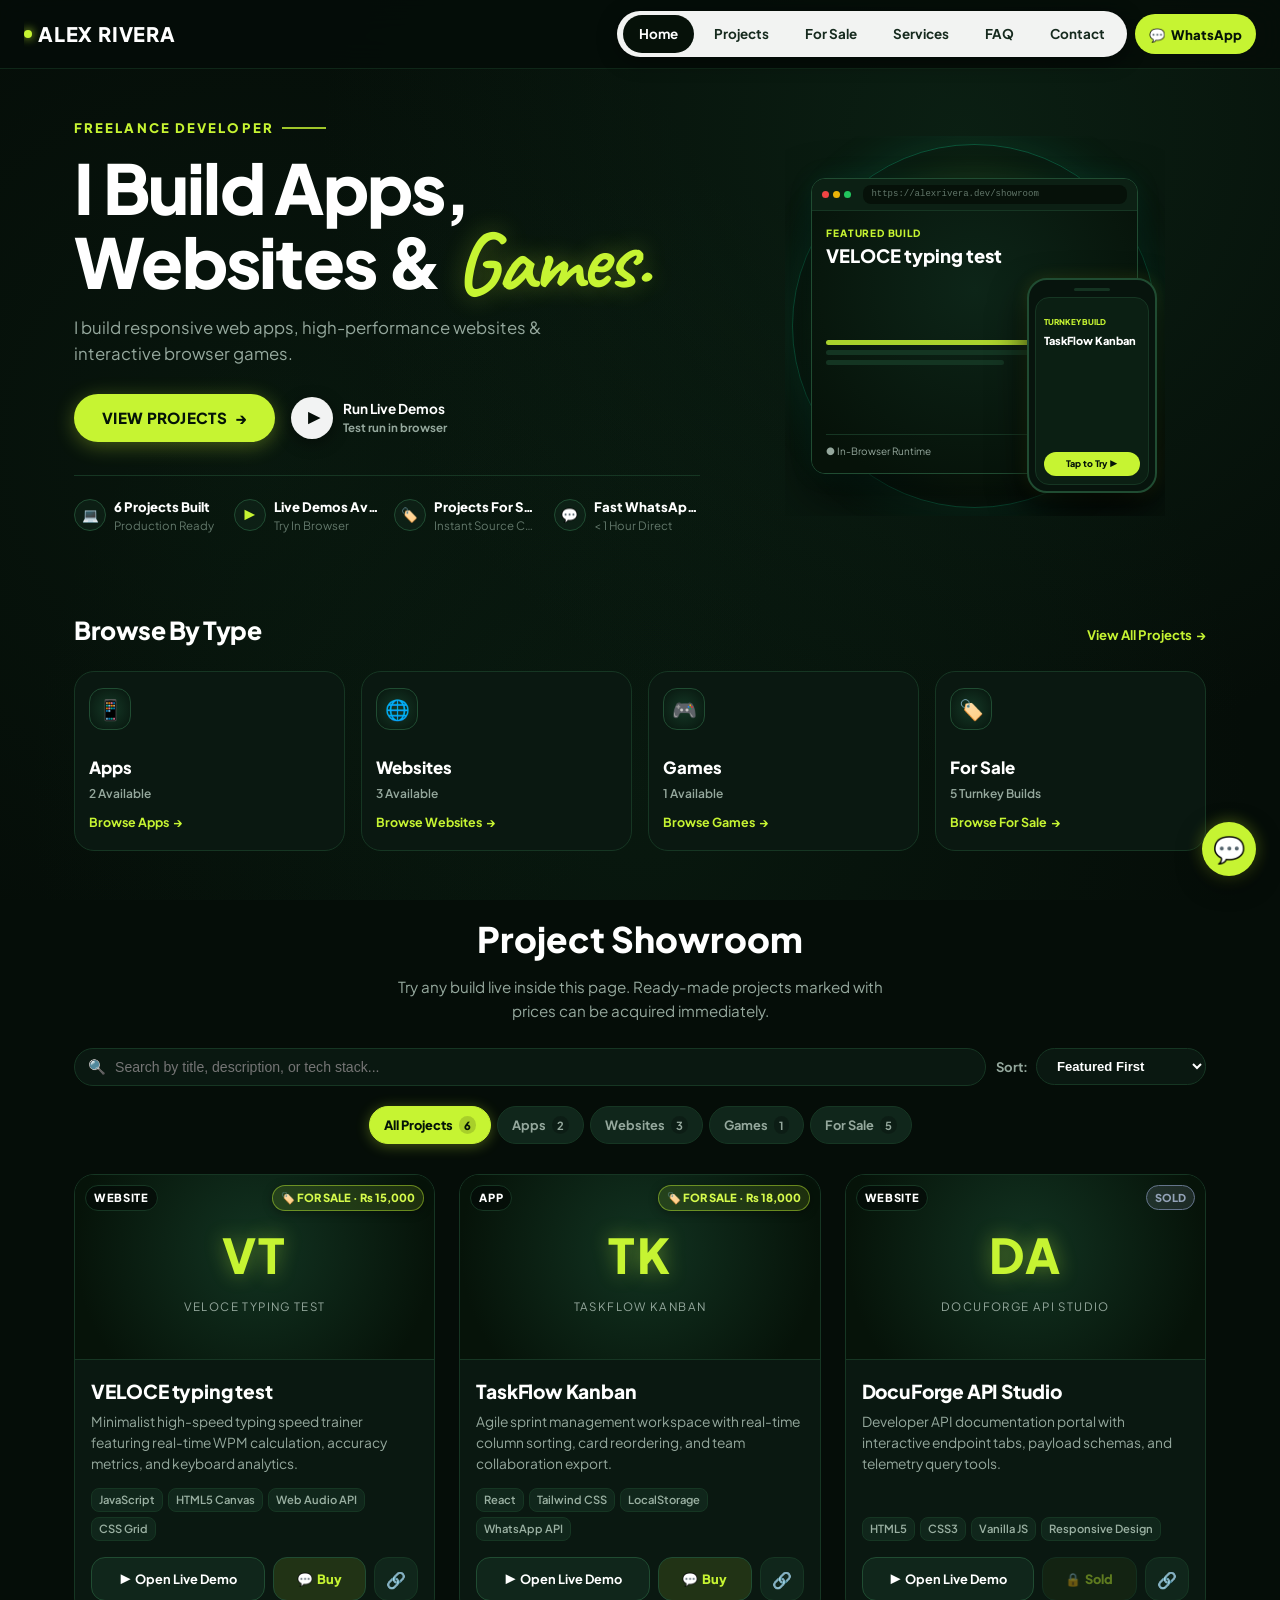
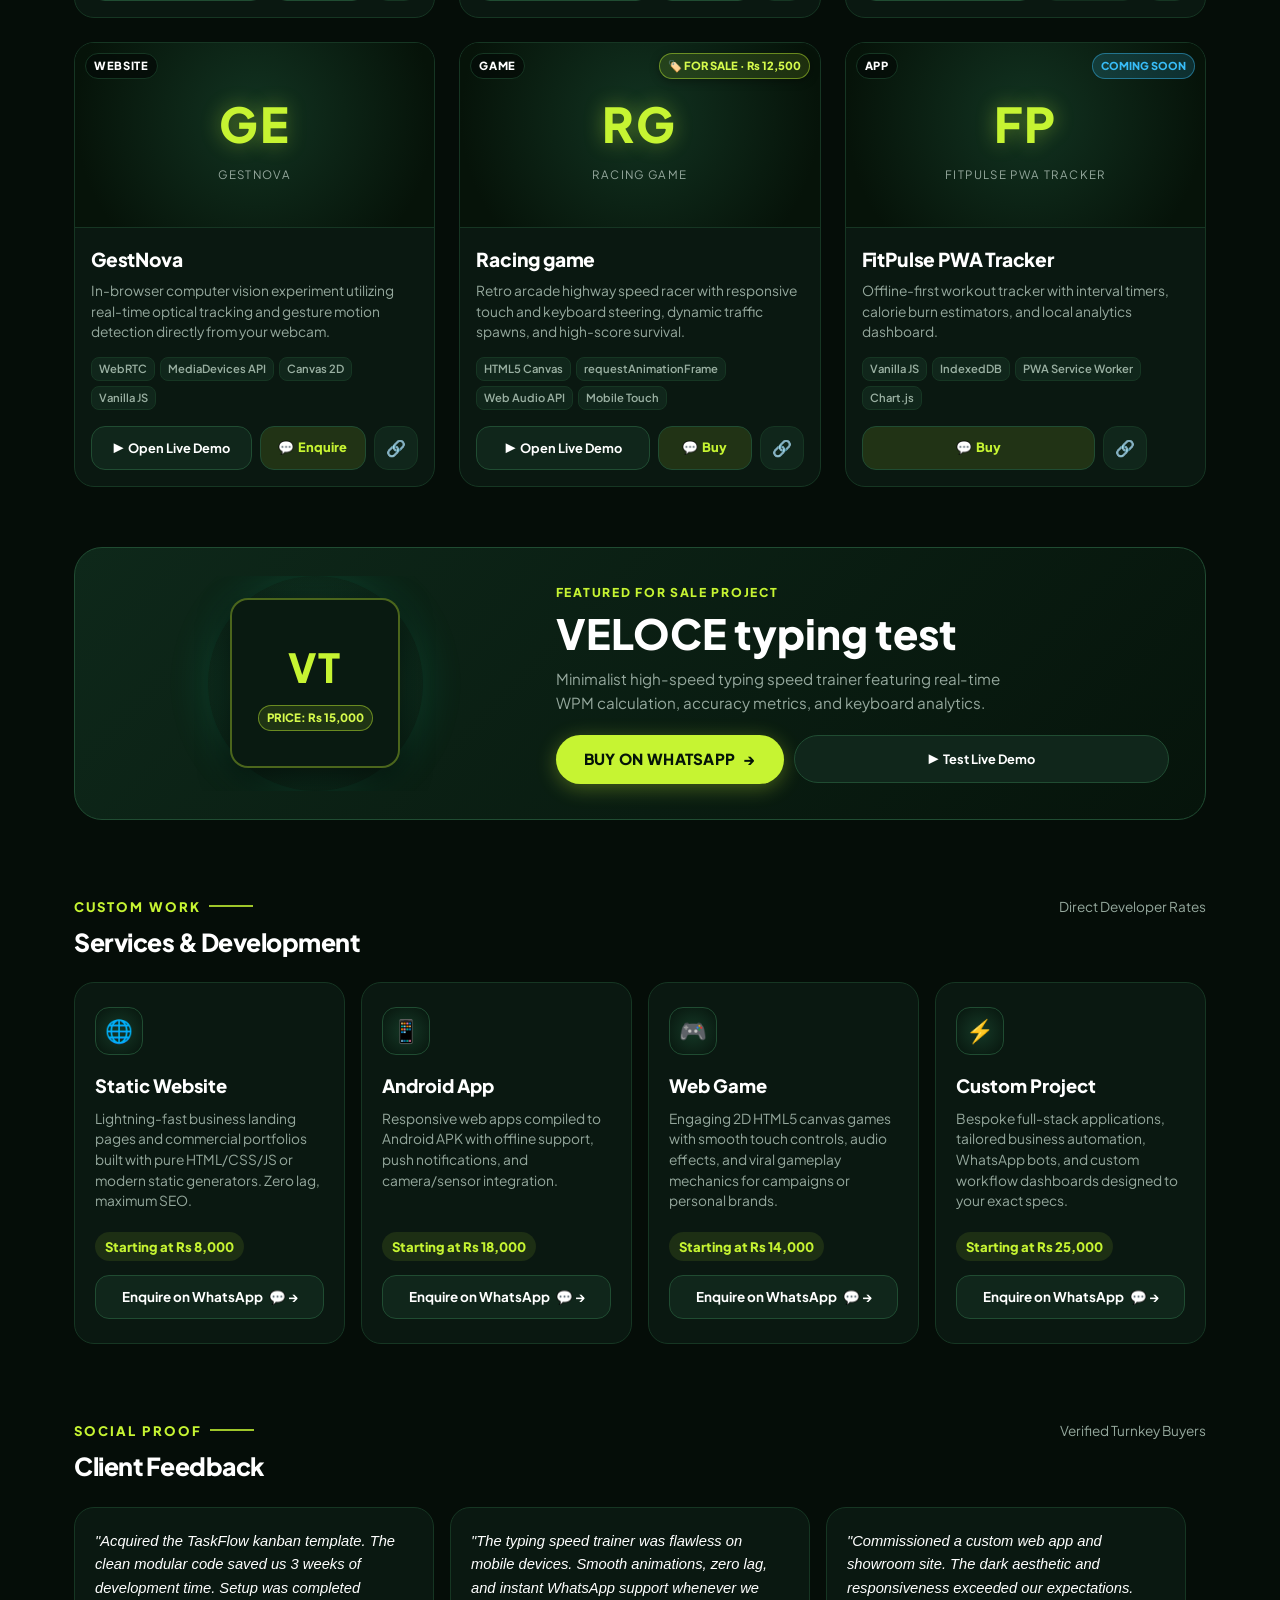
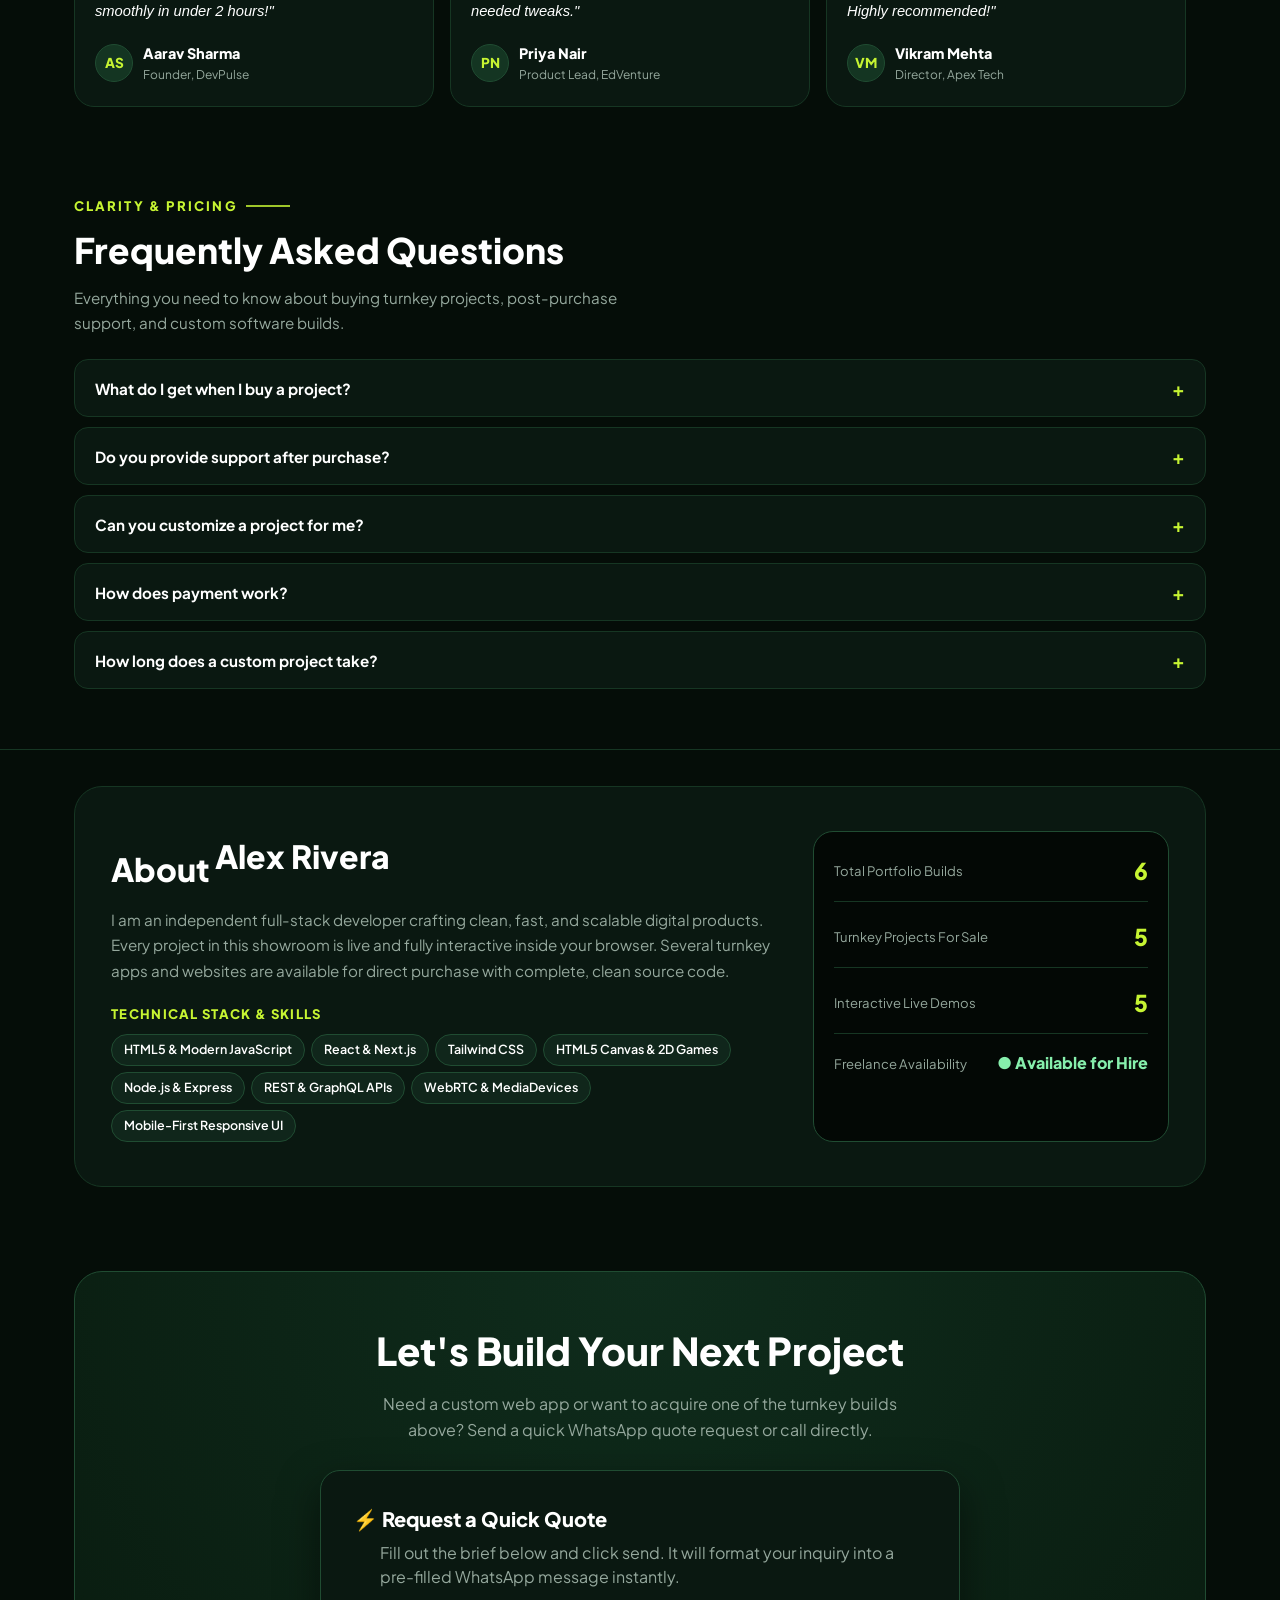
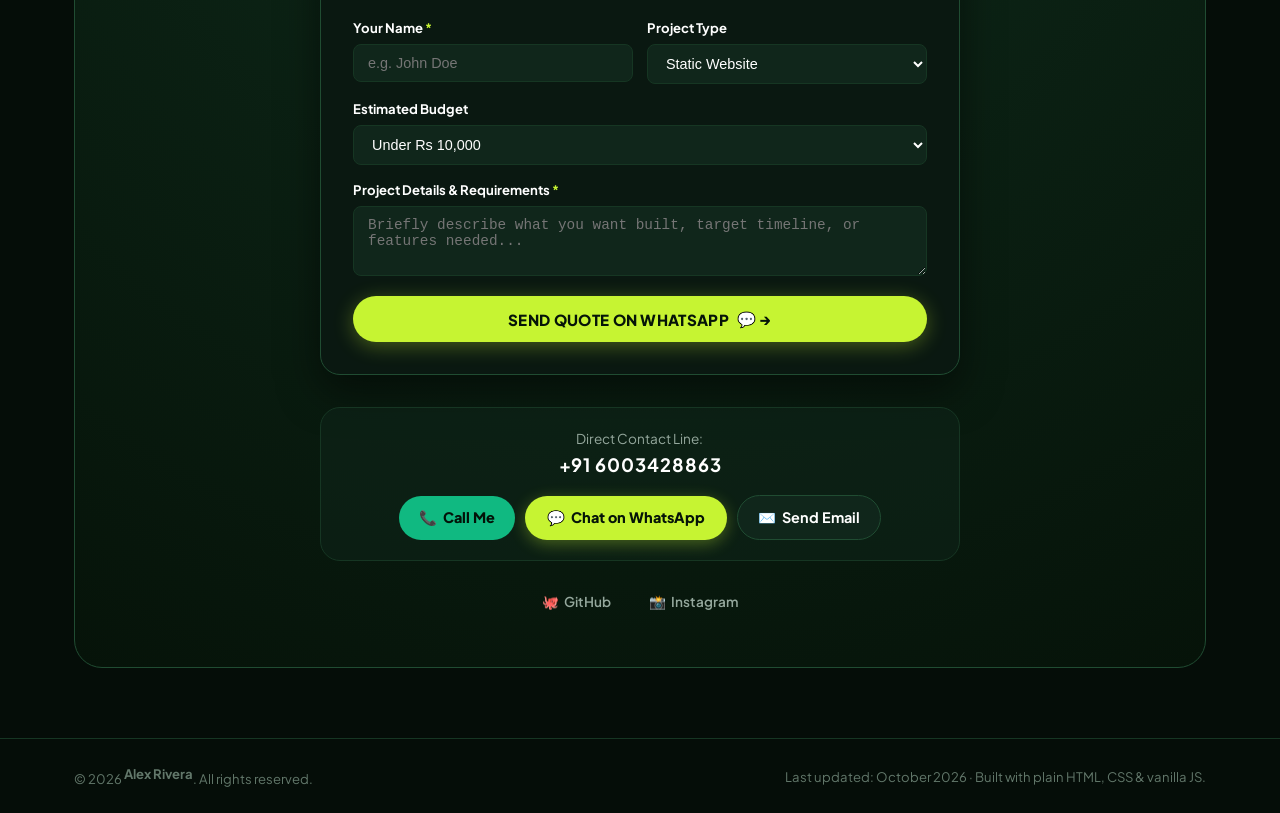
==== commit 17a52cc5: "feat(projects): update project portfolio and details Replaced Bazario with VELOCE typing test, updat" ====
--- a/index.html
+++ b/index.html
@@ -101,10 +101,10 @@
                 <span>→</span>
               </a>
 
-              <div class="btn-play-trigger" id="heroPlayTrigger" role="button" tabindex="0" title="Watch live interactive demo">
+              <div class="btn-play-trigger" id="heroPlayTrigger" role="button" tabindex="0" title="Launch live interactive demo">
                 <div class="play-circle">▶</div>
                 <div class="play-text">
-                  <span class="play-text-title">Watch Live Demos</span>
+                  <span class="play-text-title">Run Live Demos</span>
                   <span class="play-text-sub">Test run in browser</span>
                 </div>
               </div>
@@ -115,7 +115,7 @@
               <div class="trust-item">
                 <div class="trust-icon-box">💻</div>
                 <div class="trust-text">
-                  <span class="trust-title" id="trustCountProjects">5 Projects Built</span>
+                  <span class="trust-title" id="trustCountProjects">6 Projects Built</span>
                   <span class="trust-sub">Production Ready</span>
                 </div>
               </div>
@@ -123,7 +123,7 @@
               <div class="trust-item">
                 <div class="trust-icon-box">▶</div>
                 <div class="trust-text">
-                  <span class="trust-title" id="trustCountLive">5 Live Demos</span>
+                  <span class="trust-title" id="trustCountLive">Live Demos Available</span>
                   <span class="trust-sub">Try In Browser</span>
                 </div>
               </div>
@@ -131,7 +131,7 @@
               <div class="trust-item">
                 <div class="trust-icon-box">🏷️</div>
                 <div class="trust-text">
-                  <span class="trust-title" id="trustCountSale">3 For Sale</span>
+                  <span class="trust-title" id="trustCountSale">Projects For Sale</span>
                   <span class="trust-sub">Instant Source Code</span>
                 </div>
               </div>
@@ -139,7 +139,7 @@
               <div class="trust-item">
                 <div class="trust-icon-box">💬</div>
                 <div class="trust-text">
-                  <span class="trust-title">WhatsApp Reply</span>
+                  <span class="trust-title">Fast WhatsApp Reply</span>
                   <span class="trust-sub">&lt; 1 Hour Direct</span>
                 </div>
               </div>
@@ -167,8 +167,8 @@
                   </div>
                   <div class="browser-content">
                     <div>
-                      <div class="mockup-featured-tag">FEATURED BUILD</div>
-                      <div class="mockup-title">VELOCE Typing Test</div>
+                      <div class="mockup-featured-tag" id="mockupFeaturedTag">FEATURED BUILD</div>
+                      <div class="mockup-title" id="mockupTitle">VELOCE Typing Test</div>
                     </div>
                     <div class="mockup-code-lines">
                       <div class="code-bar" style="width: 75%; background: #c6f432; opacity: 0.85;"></div>
@@ -183,14 +183,14 @@
                 </div>
 
                 <!-- Overlapping Phone Mockup -->
-                <div class="phone-mockup" id="phoneMockupTrigger" title="Click to test Bazario app">
+                <div class="phone-mockup" id="phoneMockupTrigger" title="Tap to try live project demo">
                   <div class="phone-notch"></div>
                   <div class="phone-screen">
                     <div>
-                      <span class="phone-badge">TURNKEY APP</span>
-                      <div class="phone-app-name">Bazario Store</div>
+                      <span class="phone-badge" id="heroPhoneBadge">FEATURED DEMO</span>
+                      <div class="phone-app-name" id="heroPhoneAppName">VELOCE Speed Test</div>
                     </div>
-                    <span class="phone-btn-tap">Tap to Try ▶</span>
+                    <span class="phone-btn-tap" id="heroTapToTryBtn">Tap to Try ▶</span>
                   </div>
                 </div>
 
@@ -295,7 +295,7 @@
             <div class="featured-visual-box">
               <div class="featured-ring">
                 <div class="featured-preview-card">
-                  <div class="featured-preview-initials" id="saleBannerInitials">BZ</div>
+                  <div class="featured-preview-initials" id="saleBannerInitials">VT</div>
                   <div class="featured-preview-badge" id="saleBannerPrice">PRICE: Rs 15,000</div>
                 </div>
               </div>
@@ -303,9 +303,9 @@
 
             <div class="featured-content">
               <div class="banner-badge">FEATURED FOR SALE PROJECT</div>
-              <h2 class="banner-title" id="saleBannerTitle">Bazario Marketplace</h2>
+              <h2 class="banner-title" id="saleBannerTitle">VELOCE Typing Test</h2>
               <p class="banner-desc" id="saleBannerDesc">
-                Complete mobile-first e-commerce app with cart management, catalog browsing, and instant WhatsApp ordering. Turnkey source code ready for immediate handover.
+                Minimalist high-speed typing speed trainer featuring real-time WPM calculation, accuracy metrics, and keyboard analytics. Turnkey source code ready for immediate deployment.
               </p>
               
               <div class="banner-cta-group">
